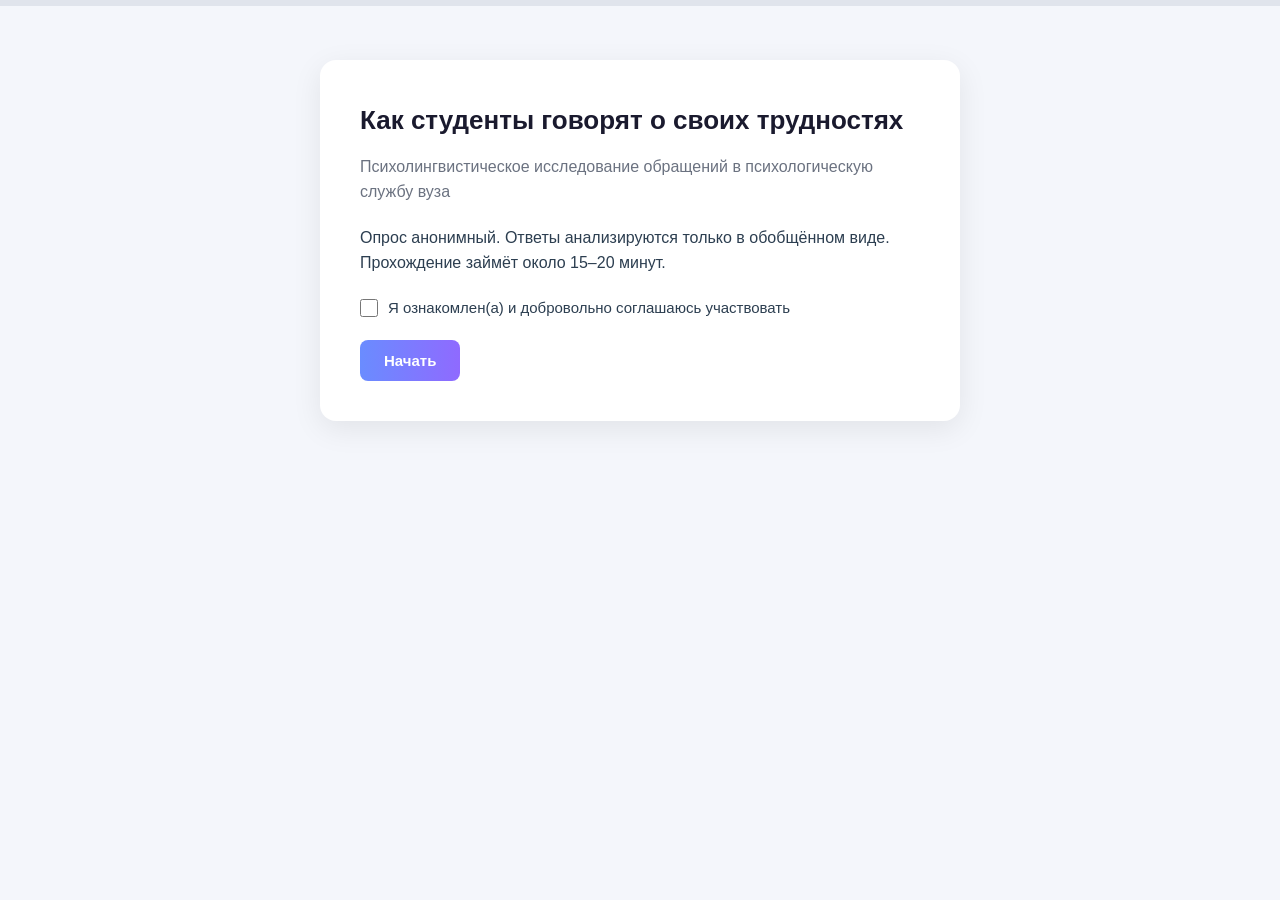
==== index.html @ 3a8412ed "Update index.html" ====
<!DOCTYPE html>
<html lang="ru">
<head>
  <meta charset="UTF-8">
  <meta name="viewport" content="width=device-width, initial-scale=1.0">
  <title>Исследование обращений студентов</title>
  <link rel="stylesheet" href="style.css">
</head>
<body>

  <div class="progress-container">
    <div class="progress-bar" id="progressBar"></div>
  </div>

  <div class="form-container">
    <form id="surveyForm">

      <!-- БЛОК 0: Согласие -->
      <section class="step active" data-step="0">
        <h1>Как студенты говорят о своих трудностях</h1>
        <p class="subtitle">Психолингвистическое исследование обращений в психологическую службу вуза</p>
        <p>Опрос анонимный. Ответы анализируются только в обобщённом виде. Прохождение займёт около 15–20 минут.</p>
        <label class="checkbox-label">
          <input type="checkbox" id="consent">
          Я ознакомлен(а) и добровольно соглашаюсь участвовать
        </label>
        <button type="button" class="btn-next" onclick="nextStep()">Начать</button>
      </section>

      <!-- БЛОК 1: Эллис (50 пунктов) -->
      <section class="step" data-step="1">
        <h2>Как я обычно думаю о себе и о мире</h2>
        <p class="instruction">Внимательно прочитайте каждое утверждение и оцените, насколько оно про вас. Выберите один вариант.</p>

        <div id="ellis-container"></div>

        <div class="nav-buttons">
          <button type="button" class="btn-prev" onclick="prevStep()">Назад</button>
          <button type="button" class="btn-next" onclick="nextStep()">Далее</button>
        </div>
      </section>

      <!-- БЛОК 2: CompACT-23 -->
      <section class="step" data-step="2">
        <h2>Как я обращаюсь со своими мыслями и чувствами</h2>
        <p class="instruction">Оцените, насколько каждое утверждение описывает вас, по шкале от 0 до 6.</p>

        <div id="compact-container"></div>

        <div class="nav-buttons">
          <button type="button" class="btn-prev" onclick="prevStep()">Назад</button>
          <button type="button" class="btn-next" onclick="nextStep()">Далее</button>
        </div>
      </section>

      <!-- БЛОК 3: Открытые вопросы -->
      <section class="step" data-step="3">
        <h2>Гипотетическое обращение</h2>
        <p class="instruction">Если бы вы решили обратиться в психологическую службу вуза, как бы вы начали разговор с психологом? Что бы вы сказали в первые 2–3 минуты?</p>
        <textarea name="open_response" rows="5" placeholder="Напишите здесь..."></textarea>

        <p class="instruction">Закончите предложения:</p>
        <label class="text-label">Когда я думаю о том, чтобы пойти к психологу, я чувствую...</label>
        <input type="text" name="sentence_1" placeholder="...">

        <label class="text-label">Самое трудное в моей ситуации — это...</label>
        <input type="text" name="sentence_2" placeholder="...">

        <label class="text-label">Я бы хотел(а), чтобы психолог...</label>
        <input type="text" name="sentence_3" placeholder="...">

        <label class="text-label">Если бы я мог(ла) изменить одну вещь в своей жизни прямо сейчас, это было бы...</label>
        <input type="text" name="sentence_4" placeholder="...">

        <div class="nav-buttons">
          <button type="button" class="btn-prev" onclick="prevStep()">Назад</button>
          <button type="button" class="btn-next" onclick="nextStep()">Далее</button>
        </div>
      </section>

      <!-- БЛОК 4: Демография -->
      <section class="step" data-step="4">
        <h2>Немного о вас</h2>

        <label class="text-label">Пол:</label>
        <select name="gender">
          <option value="">Выберите...</option>
          <option value="male">М</option>
          <option value="female">Ж</option>
        </select>

        <label class="text-label">Возраст:</label>
        <input type="number" name="age" min="16" max="60" placeholder="Лет">

        <label class="text-label">Курс:</label>
        <input type="number" name="course" min="1" max="6" placeholder="Курс">

        <div class="nav-buttons">
          <button type="button" class="btn-prev" onclick="prevStep()">Назад</button>
          <button type="button" class="btn-next" onclick="nextStep()">Далее</button>
        </div>
      </section>

      <!-- БЛОК 5: Почта -->
      <section class="step" data-step="5">
        <h2>Обратная связь (необязательно)</h2>
        <p class="instruction">Если хотите получить краткий обобщённый отчёт о результатах — оставьте почту. Это необязательно.</p>
        <input type="email" name="email" placeholder="example@mail.ru">

        <div class="nav-buttons">
          <button type="button" class="btn-prev" onclick="prevStep()">Назад</button>
          <button type="button" class="btn-submit" onclick="submitForm()">Отправить</button>
        </div>
      </section>

      <!-- БЛОК 6: Спасибо -->
      <section class="step" data-step="6">
        <h1>Спасибо!</h1>
        <p>Ваши ответы отправлены. Они будут использованы только в обобщённом виде.</p>
        <p>Если вы испытываете выраженное эмоциональное неблагополучие — обратитесь в психологическую службу вашего вуза.</p>
      </section>

    </form>
  </div>

  <script src="script.js"></script>
</body>
</html>
---- style.css ----
* {
  box-sizing: border-box;
  margin: 0;
  padding: 0;
}

body {
  font-family: 'Segoe UI', Tahoma, sans-serif;
  background: #f4f6fb;
  color: #2c3e50;
  line-height: 1.6;
  padding: 20px;
}

/* Прогресс-бар */
.progress-container {
  position: fixed;
  top: 0;
  left: 0;
  width: 100%;
  height: 6px;
  background: #e0e4ec;
  z-index: 100;
}

.progress-bar {
  height: 100%;
  width: 0%;
  background: linear-gradient(90deg, #6a8cff, #8f6aff);
  transition: width 0.4s ease;
}

/* Контейнер */
.form-container {
  max-width: 640px;
  margin: 40px auto;
  background: #fff;
  border-radius: 16px;
  box-shadow: 0 8px 30px rgba(0, 0, 0, 0.08);
  padding: 40px;
}

/* Шаги */
.step {
  display: none;
  animation: fadeIn 0.3s ease;
}

.step.active {
  display: block;
}

@keyframes fadeIn {
  from { opacity: 0; transform: translateY(10px); }
  to { opacity: 1; transform: translateY(0); }
}

/* Заголовки */
h1 {
  font-size: 26px;
  margin-bottom: 12px;
  color: #1a1a2e;
}

h2 {
  font-size: 20px;
  margin-bottom: 16px;
  color: #1a1a2e;
}

.subtitle {
  color: #6b7280;
  margin-bottom: 20px;
}

.instruction {
  color: #4b5563;
  margin-bottom: 20px;
  font-size: 15px;
}

/* Вопросы */
.question {
  margin-bottom: 24px;
  padding: 16px;
  background: #f9fafc;
  border-radius: 10px;
}

.question p {
  margin-bottom: 10px;
  font-weight: 500;
}

.scale {
  display: flex;
  gap: 12px;
  flex-wrap: wrap;
}

.scale label {
  display: flex;
  flex-direction: column;
  align-items: center;
  font-size: 14px;
  color: #6b7280;
  cursor: pointer;
}

.scale input {
  margin-bottom: 4px;
  accent-color: #6a8cff;
  width: 18px;
  height: 18px;
}

/* Текстовые поля */
textarea,
input[type="text"],
input[type="email"],
input[type="number"],
select {
  width: 100%;
  padding: 12px 14px;
  border: 1px solid #d1d5db;
  border-radius: 8px;
  font-size: 15px;
  margin-bottom: 16px;
  font-family: inherit;
  transition: border 0.2s;
}

textarea:focus,
input:focus,
select:focus {
  outline: none;
  border-color: #6a8cff;
  box-shadow: 0 0 0 3px rgba(106, 140, 255, 0.15);
}

textarea {
  resize: vertical;
  min-height: 120px;
}

.text-label {
  display: block;
  margin-bottom: 6px;
  font-weight: 500;
  color: #374151;
}

.checkbox-label {
  display: flex;
  align-items: center;
  gap: 10px;
  margin: 20px 0;
  font-size: 15px;
  cursor: pointer;
}

.checkbox-label input {
  width: 18px;
  height: 18px;
  accent-color: #6a8cff;
}

/* Кнопки */
.nav-buttons {
  display: flex;
  justify-content: space-between;
  margin-top: 24px;
  gap: 12px;
}

button {
  padding: 12px 24px;
  border: none;
  border-radius: 8px;
  font-size: 15px;
  font-weight: 600;
  cursor: pointer;
  transition: all 0.2s;
}

.btn-next,
.btn-submit {
  background: linear-gradient(90deg, #6a8cff, #8f6aff);
  color: #fff;
  margin-left: auto;
}

.btn-next:hover,
.btn-submit:hover {
  transform: translateY(-2px);
  box-shadow: 0 4px 14px rgba(106, 140, 255, 0.4);
}

.btn-prev {
  background: #e5e7eb;
  color: #374151;
}

.btn-prev:hover {
  background: #d1d5db;
}

/* Мобильная адаптация */
@media (max-width: 600px) {
  .form-container {
    padding: 24px;
    margin: 20px auto;
  }

  h1 { font-size: 22px; }
  h2 { font-size: 18px; }

  .scale {
    gap: 8px;
  }

  .nav-buttons {
    flex-direction: column;
  }

  .btn-next,
  .btn-submit {
    margin-left: 0;
    width: 100%;
  }
}
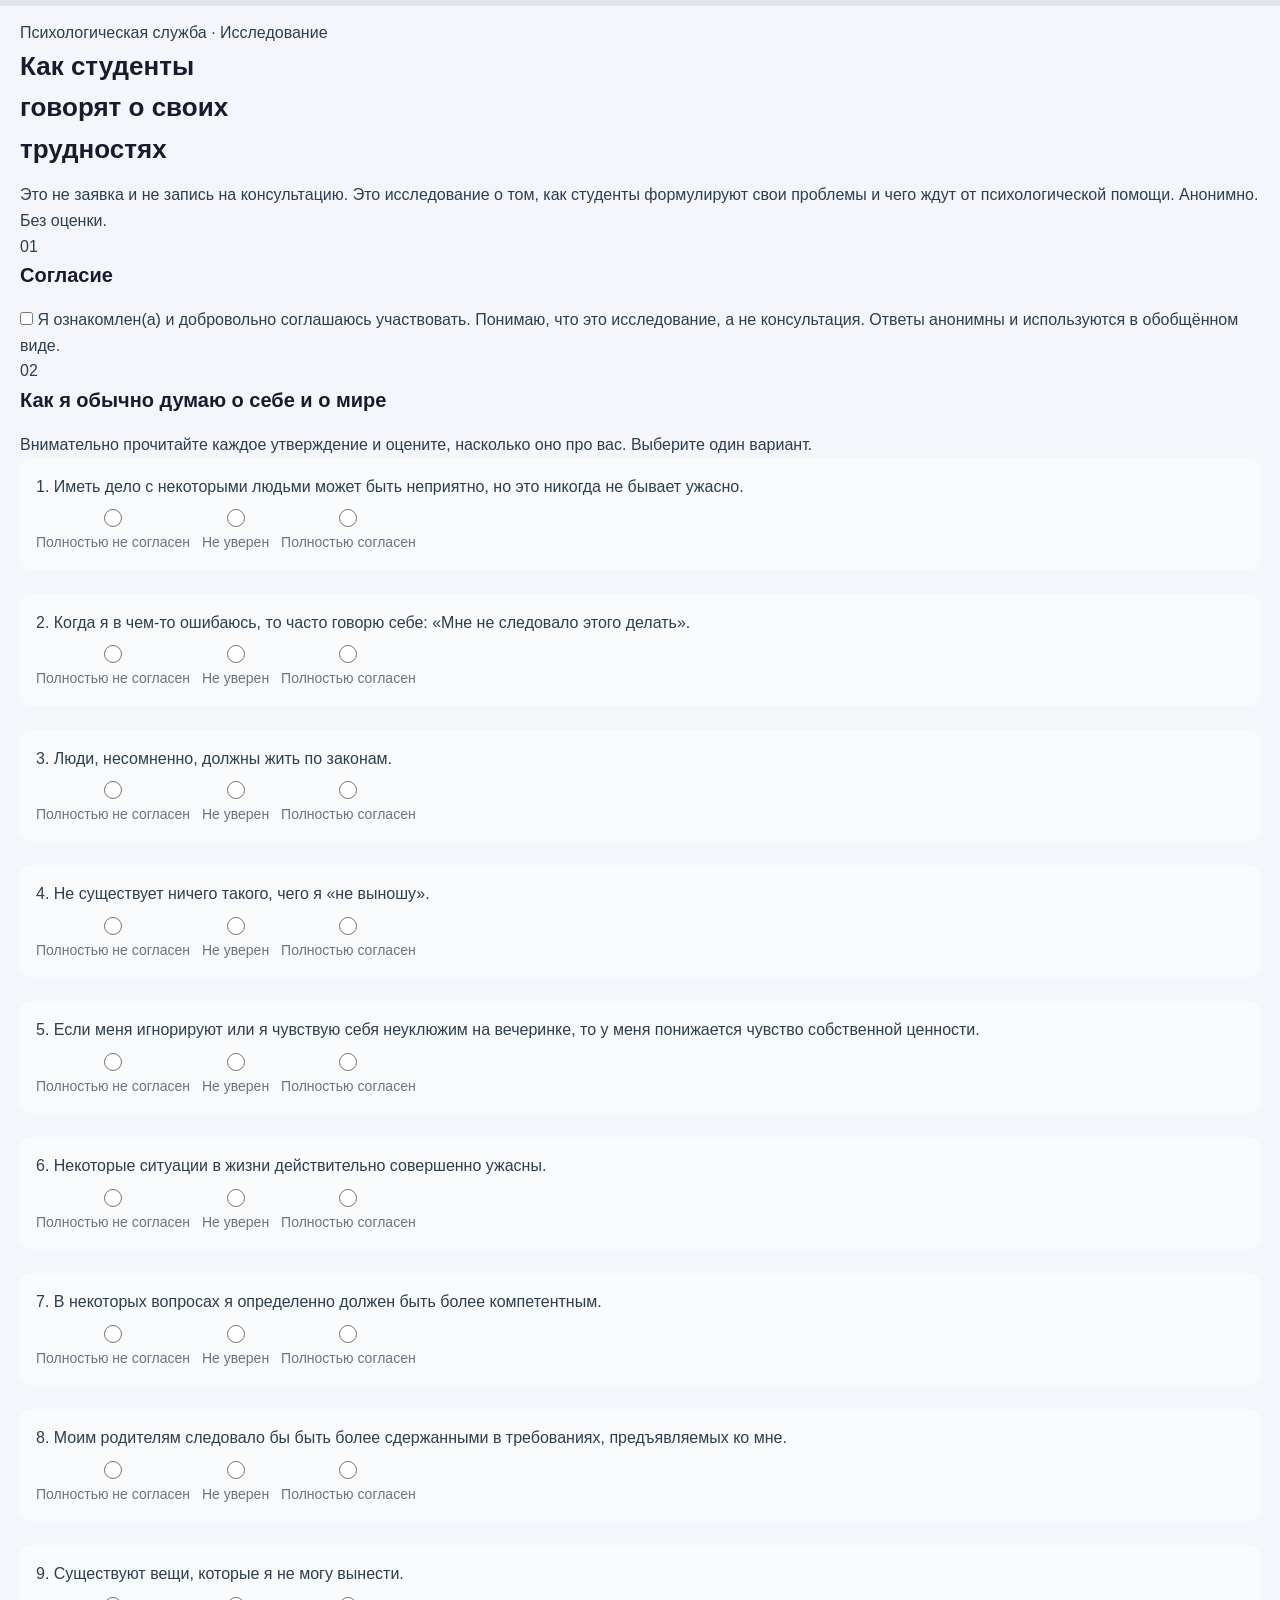
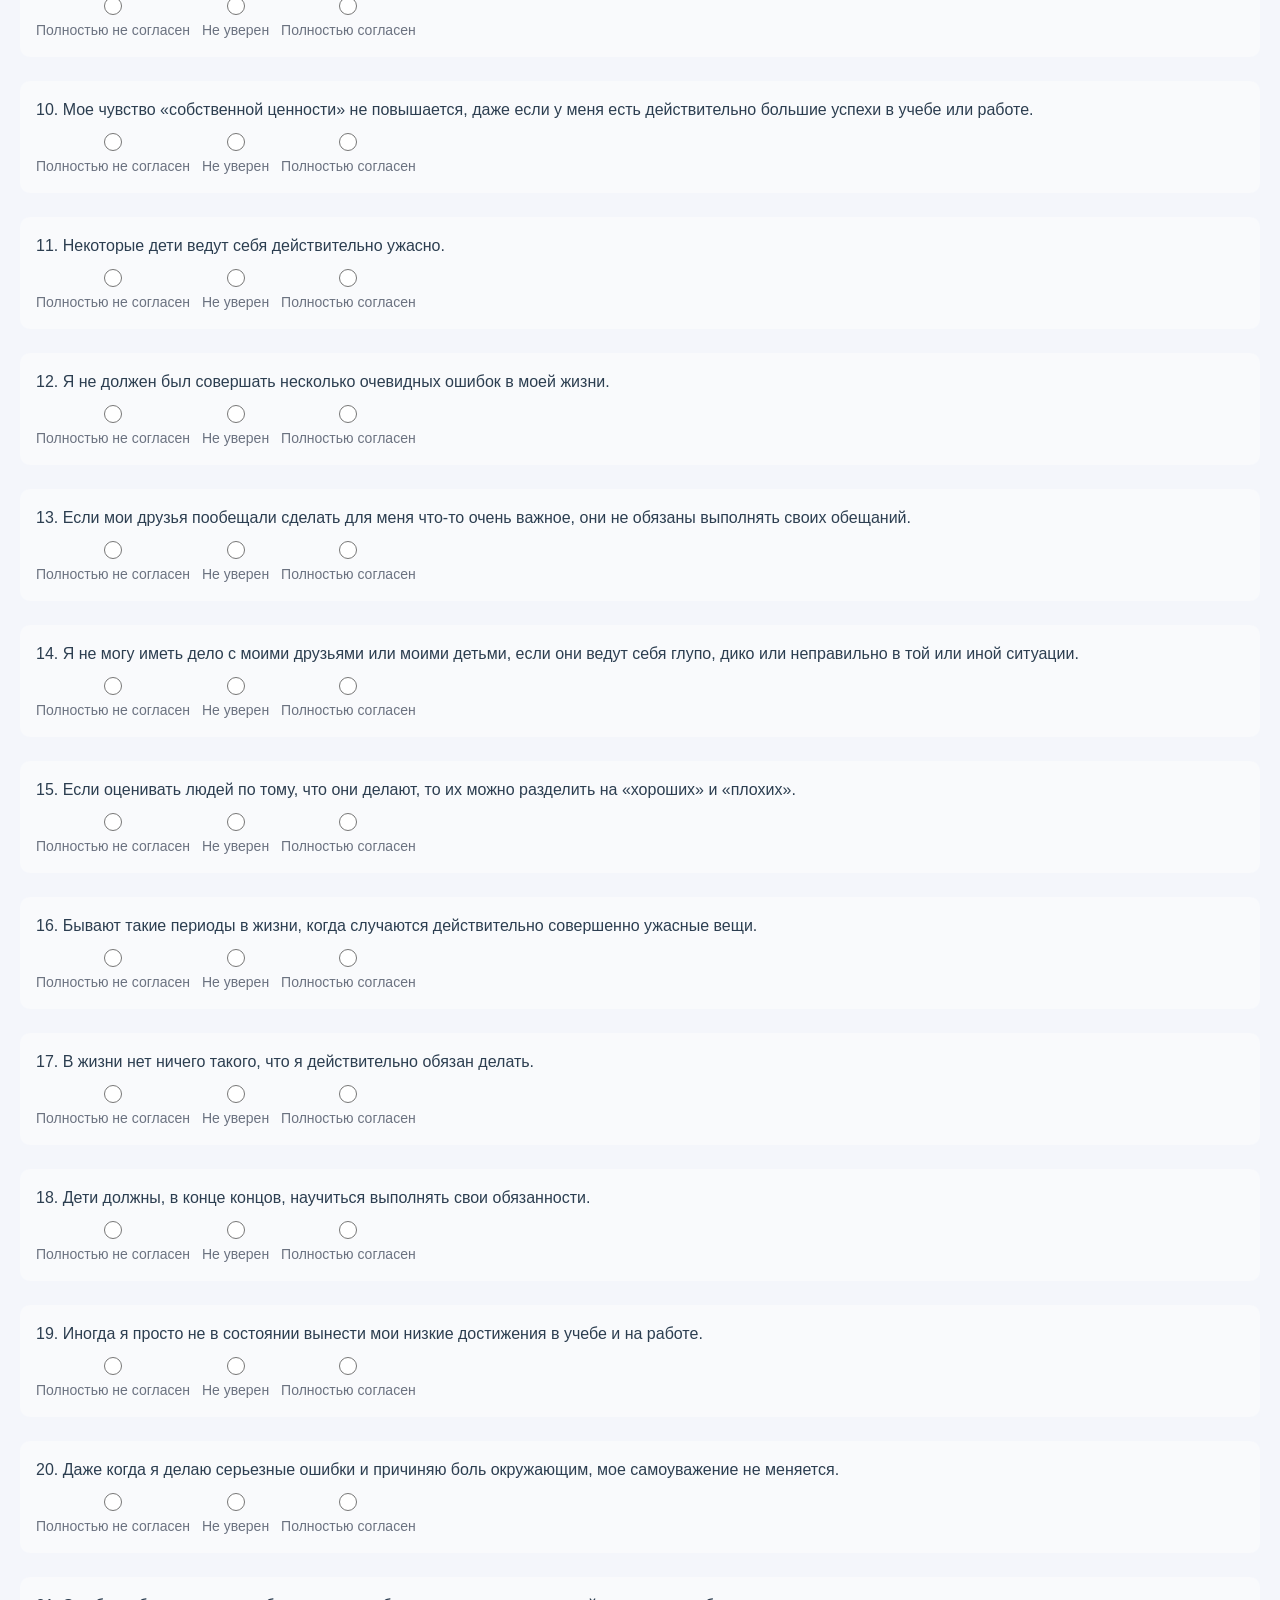
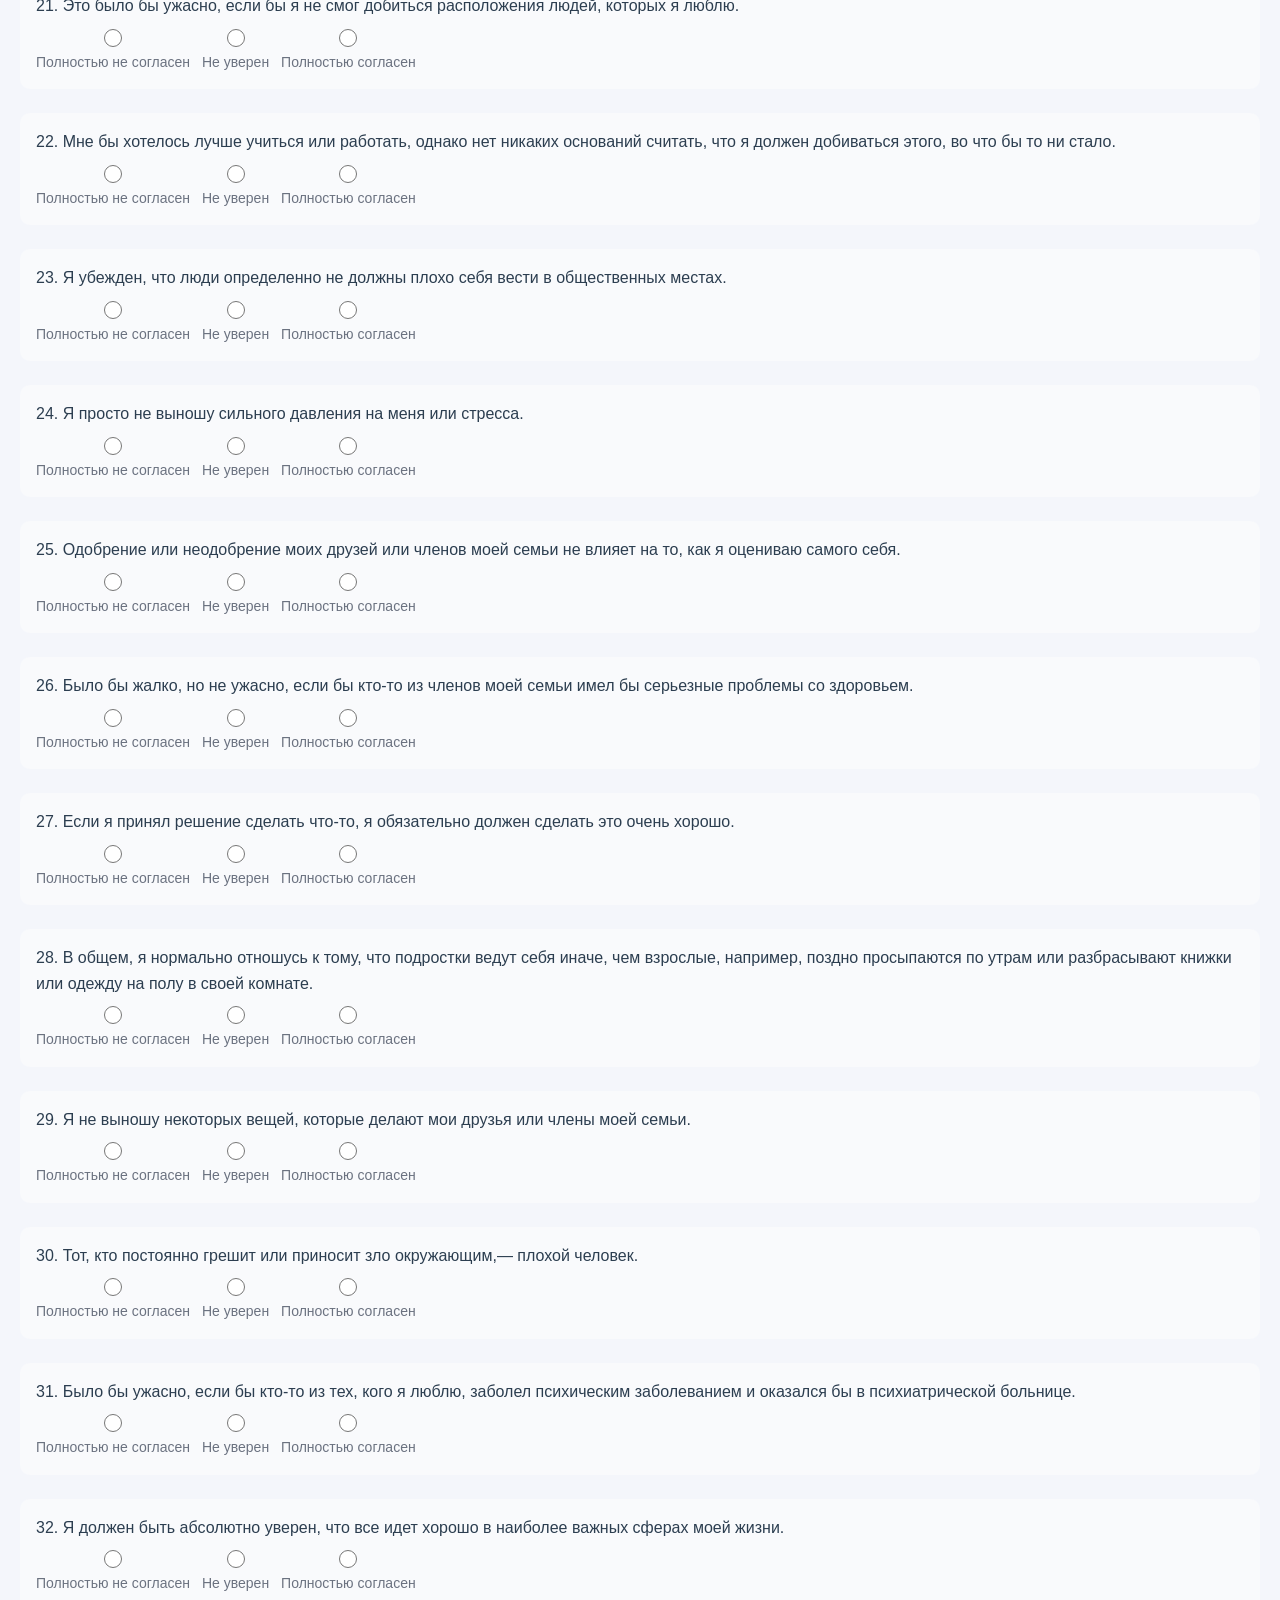
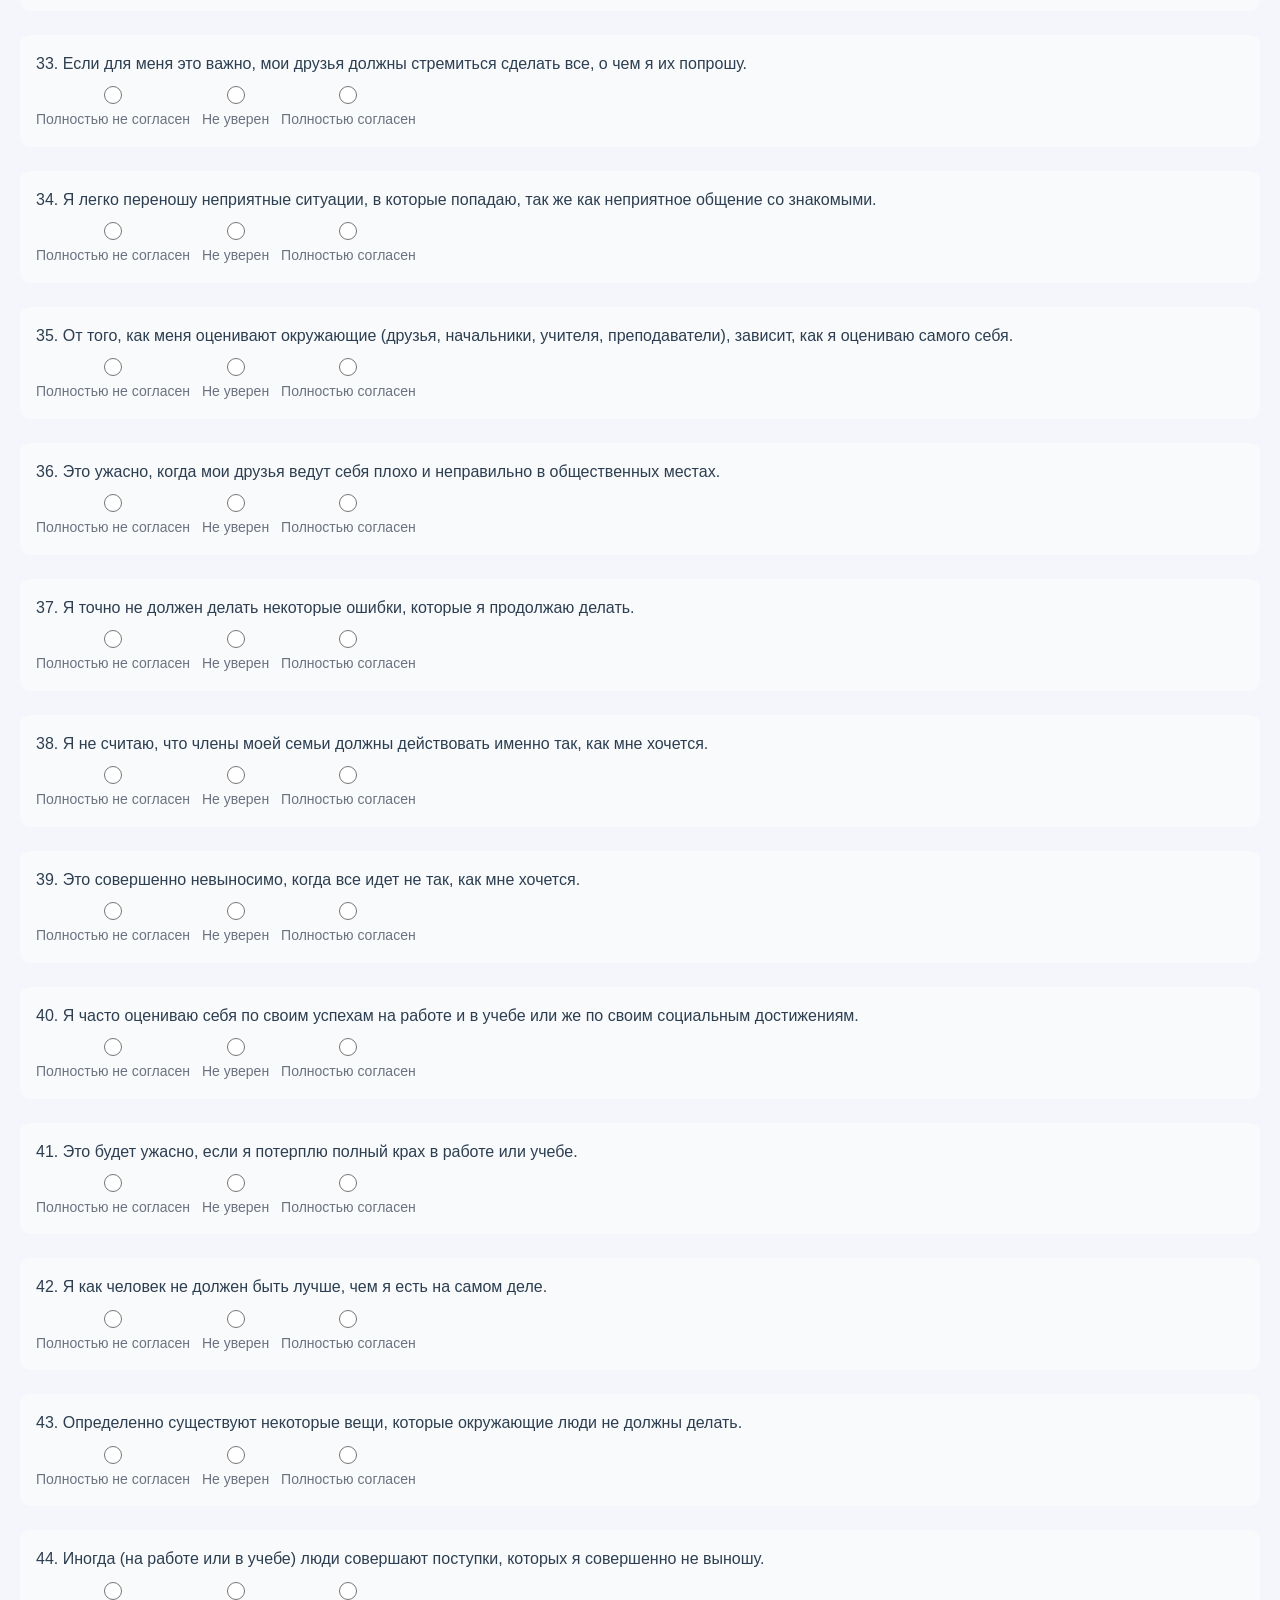
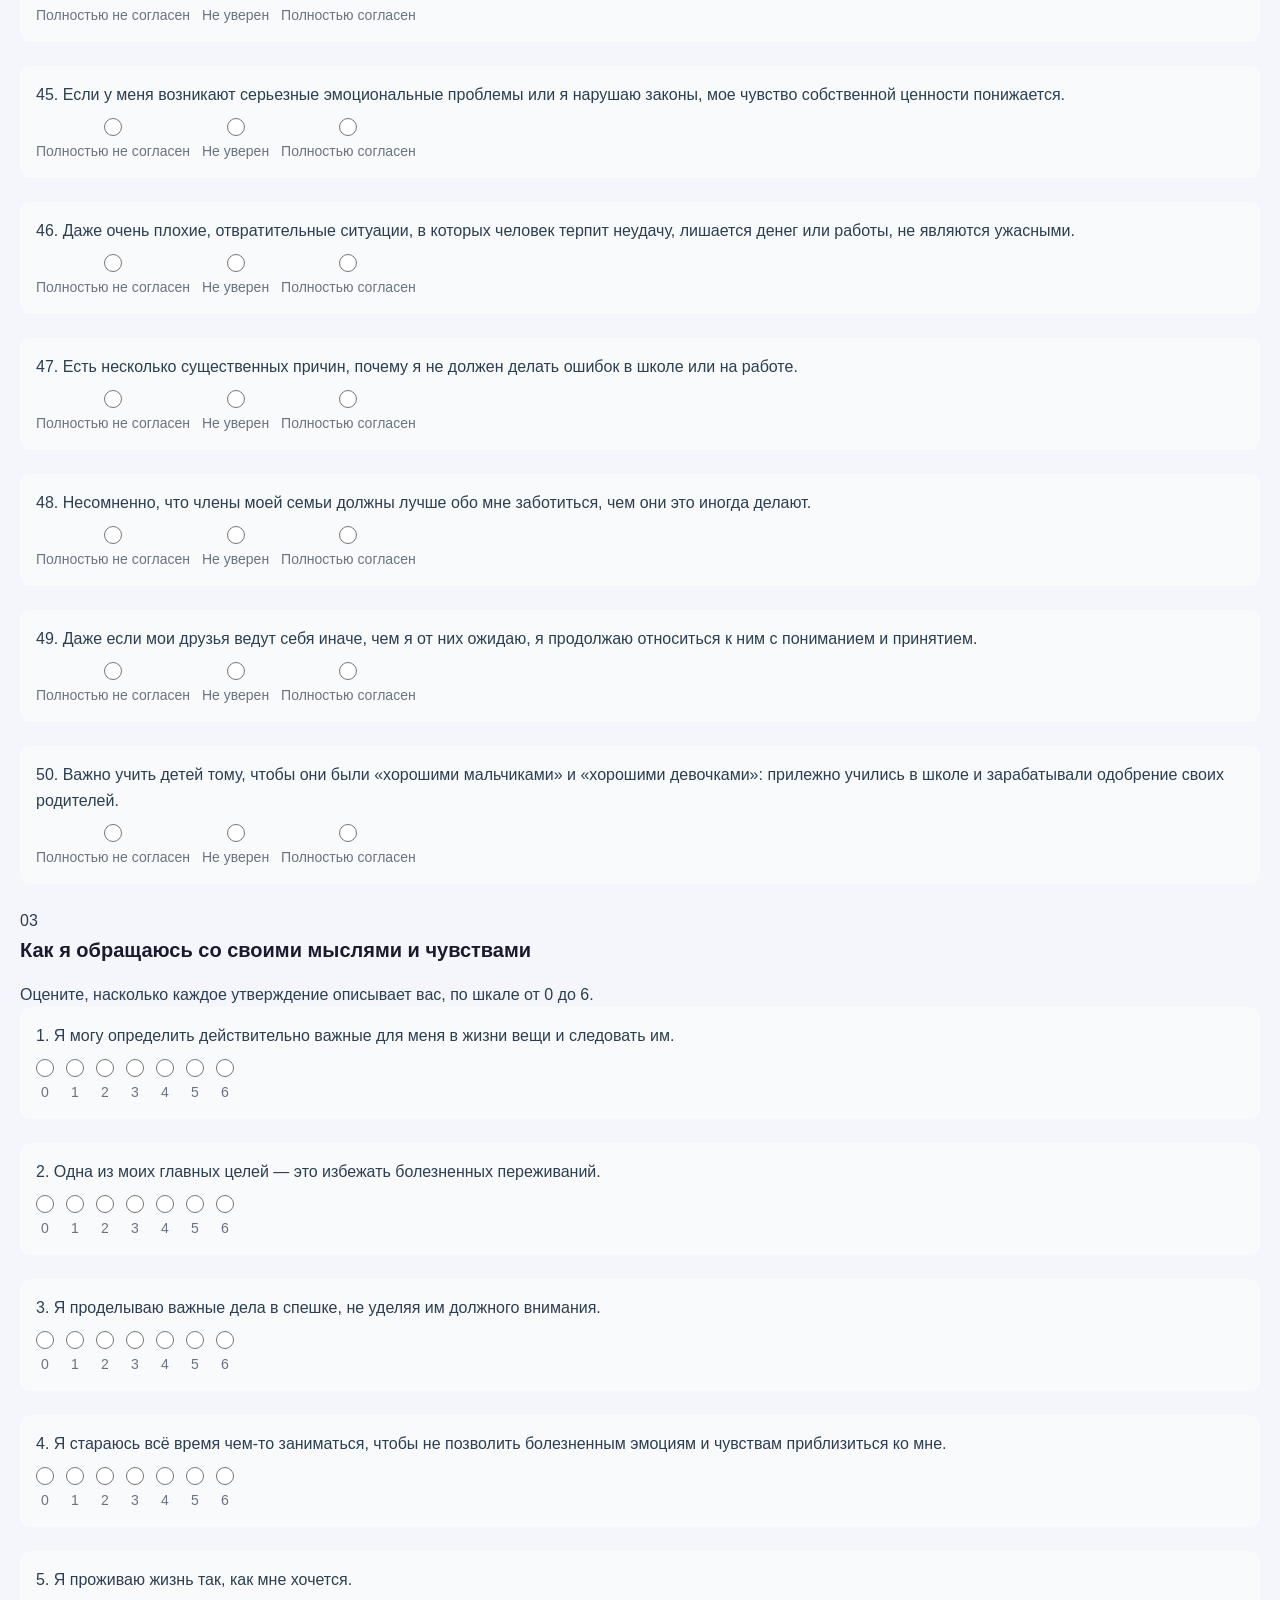
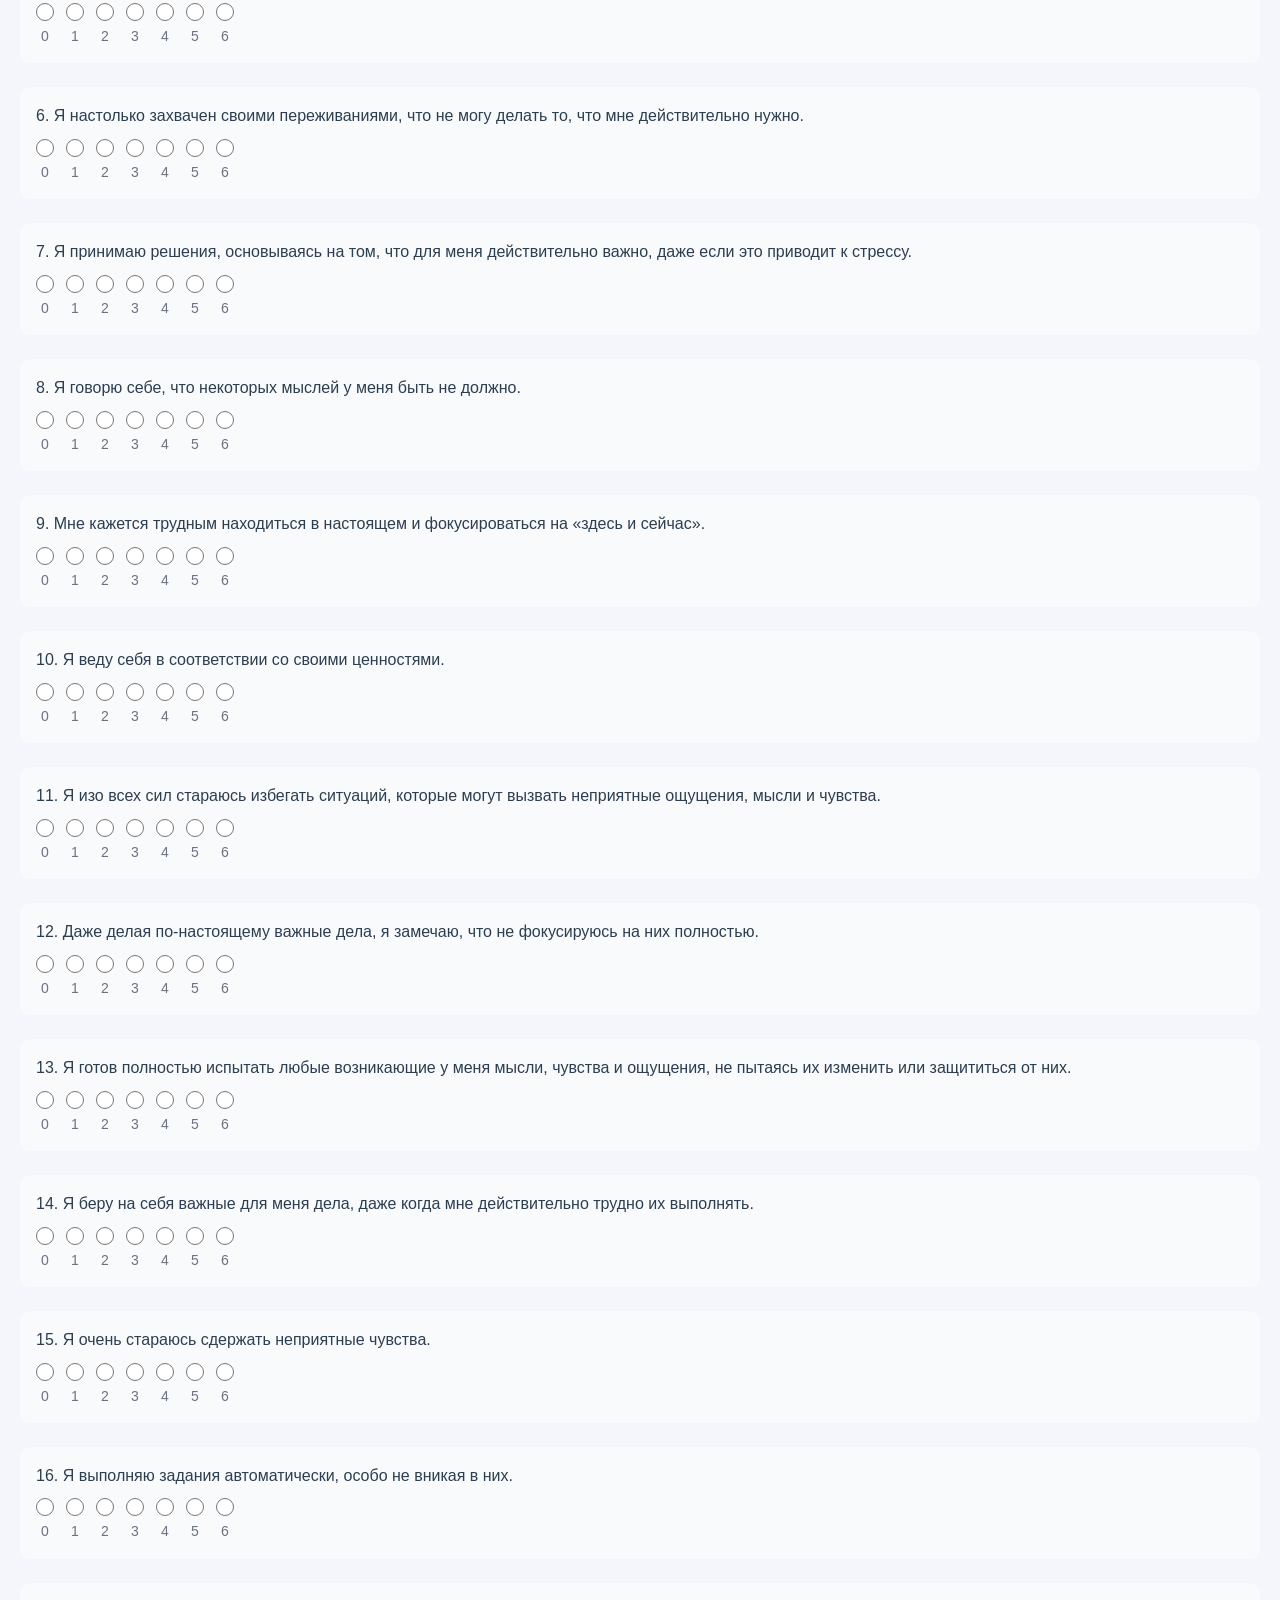
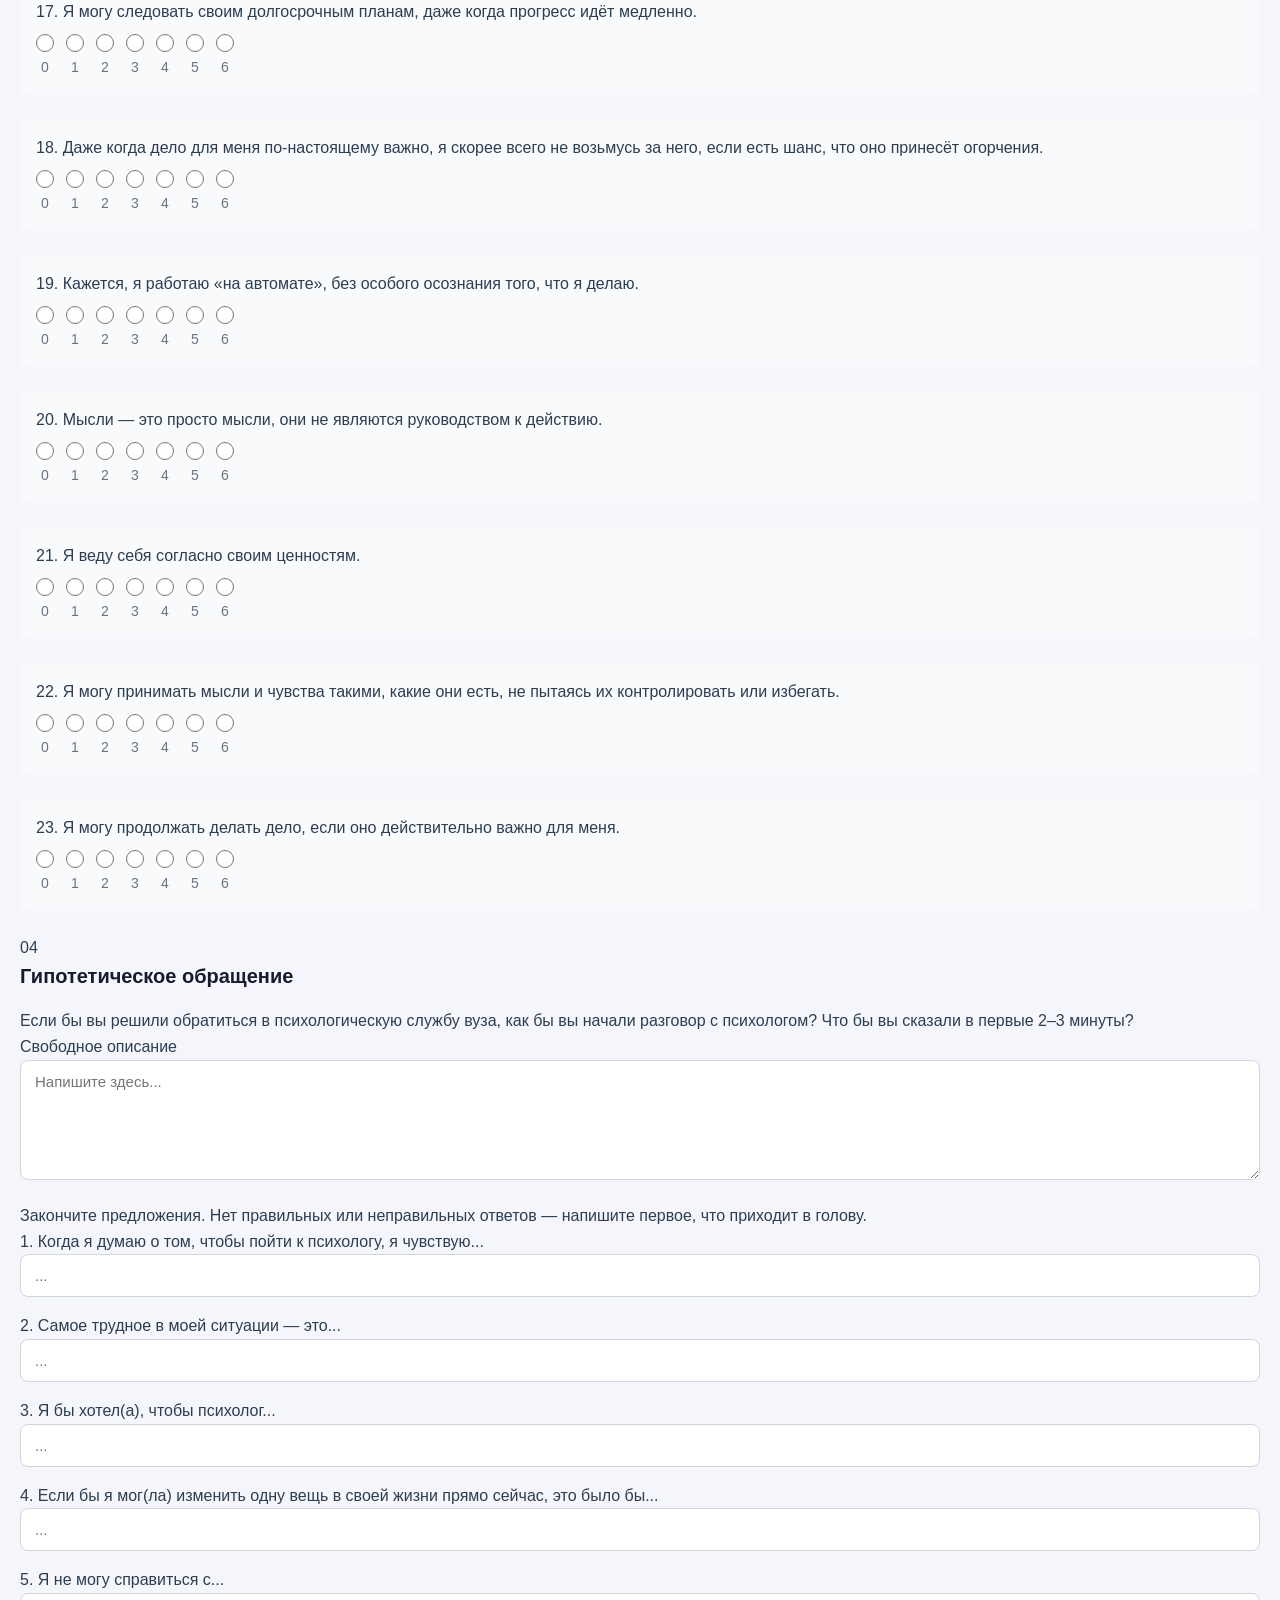
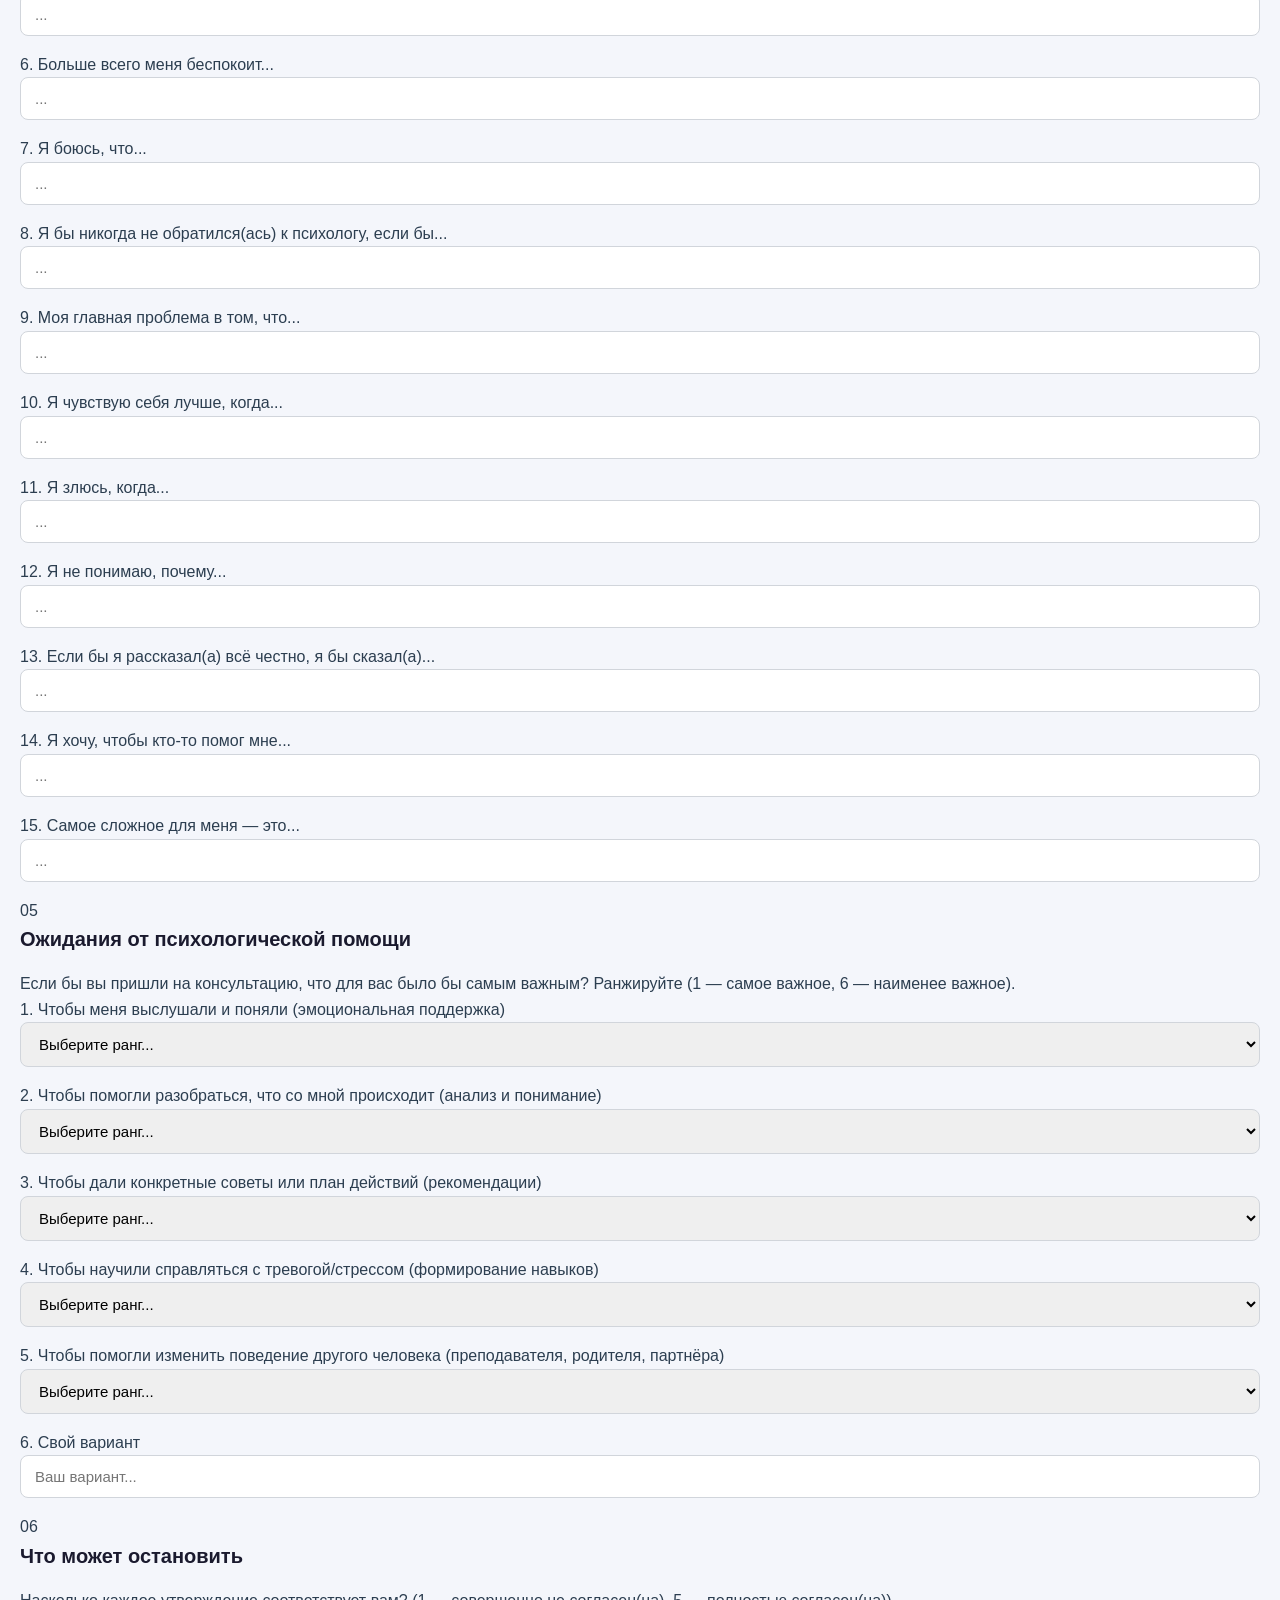
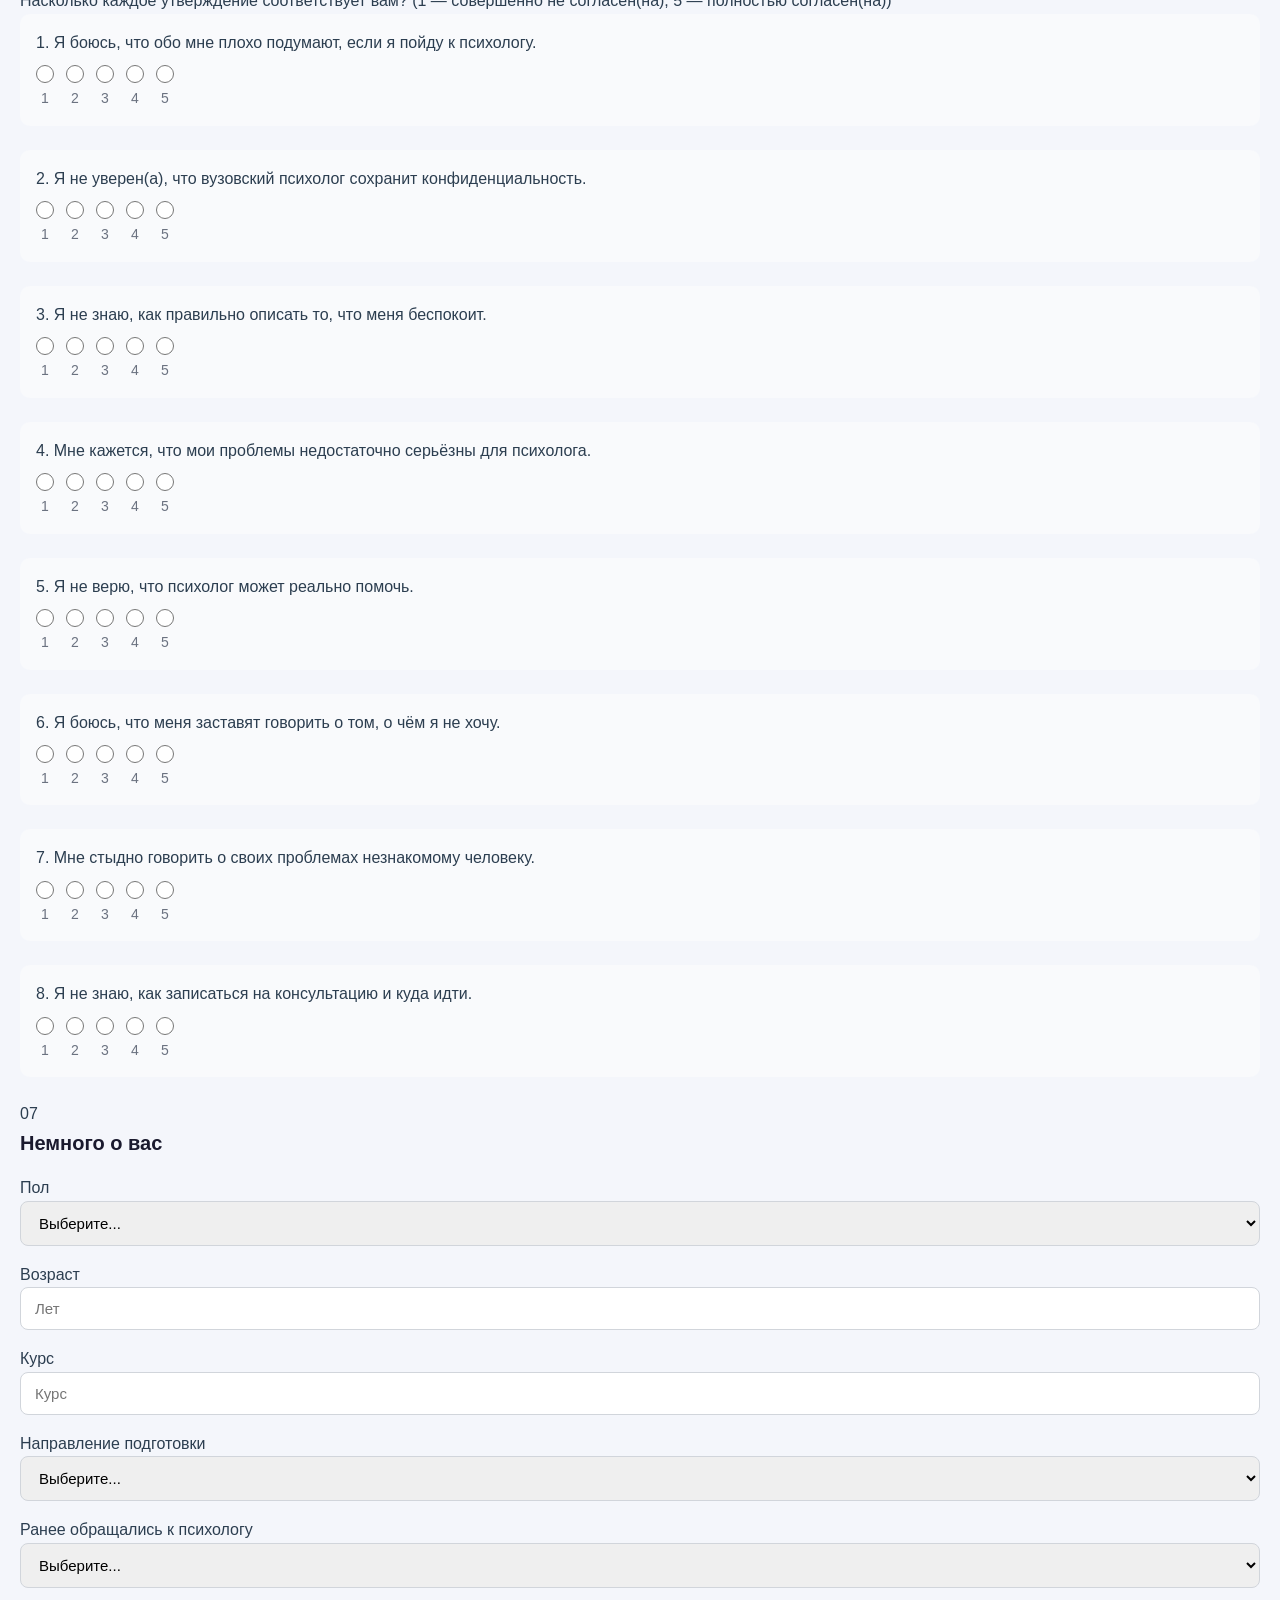
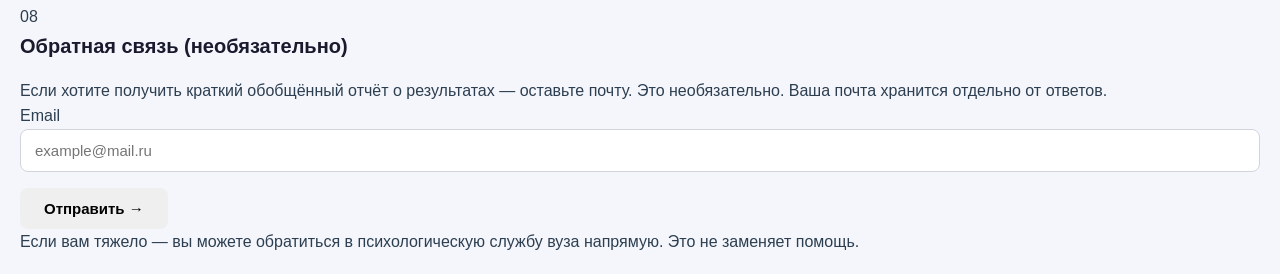
==== commit cea32ccb: "Update index.html" ====
--- a/index.html
+++ b/index.html
@@ -3,125 +3,265 @@
 <head>
   <meta charset="UTF-8">
   <meta name="viewport" content="width=device-width, initial-scale=1.0">
-  <title>Исследование обращений студентов</title>
+  <title>Как студенты говорят о своих трудностях</title>
+  <link rel="preconnect" href="https://fonts.googleapis.com">
+  <link rel="preconnect" href="https://fonts.gstatic.com" crossorigin>
+  <link href="https://fonts.googleapis.com/css2?family=Inter:wght@400;500&family=Manrope:wght@500;600;700&display=swap" rel="stylesheet">
   <link rel="stylesheet" href="style.css">
 </head>
 <body>
 
-  <div class="progress-container">
+  <div class="progress-container" aria-hidden="true">
     <div class="progress-bar" id="progressBar"></div>
   </div>
 
-  <div class="form-container">
-    <form id="surveyForm">
-
-      <!-- БЛОК 0: Согласие -->
-      <section class="step active" data-step="0">
-        <h1>Как студенты говорят о своих трудностях</h1>
-        <p class="subtitle">Психолингвистическое исследование обращений в психологическую службу вуза</p>
-        <p>Опрос анонимный. Ответы анализируются только в обобщённом виде. Прохождение займёт около 15–20 минут.</p>
-        <label class="checkbox-label">
-          <input type="checkbox" id="consent">
-          Я ознакомлен(а) и добровольно соглашаюсь участвовать
+  <main class="page">
+    <header class="page-header">
+      <p class="eyebrow">Психологическая служба · Исследование</p>
+      <h1 class="display">Как студенты<br>говорят о своих<br>трудностях</h1>
+      <p class="lede">Это не заявка и не запись на консультацию. Это исследование о том, как студенты формулируют свои проблемы и чего ждут от психологической помощи. Анонимно. Без оценки.</p>
+    </header>
+
+    <form id="surveyForm" class="form" novalidate>
+
+      <!-- 01 · Согласие -->
+      <section class="section is-visible" data-section>
+        <div class="section-head">
+          <span class="section-num">01</span>
+          <h2 class="section-title">Согласие</h2>
+        </div>
+        <label class="check">
+          <input type="checkbox" name="consent" id="consent">
+          <span class="check-box" aria-hidden="true"></span>
+          <span class="check-text">Я ознакомлен(а) и добровольно соглашаюсь участвовать. Понимаю, что это исследование, а не консультация. Ответы анонимны и используются в обобщённом виде.</span>
         </label>
-        <button type="button" class="btn-next" onclick="nextStep()">Начать</button>
-      </section>
-
-      <!-- БЛОК 1: Эллис (50 пунктов) -->
-      <section class="step" data-step="1">
-        <h2>Как я обычно думаю о себе и о мире</h2>
-        <p class="instruction">Внимательно прочитайте каждое утверждение и оцените, насколько оно про вас. Выберите один вариант.</p>
-
+      </section>
+
+      <!-- 02 · Эллис -->
+      <section class="section" data-section>
+        <div class="section-head">
+          <span class="section-num">02</span>
+          <h2 class="section-title">Как я обычно думаю о себе и о мире</h2>
+        </div>
+        <p class="hint">Внимательно прочитайте каждое утверждение и оцените, насколько оно про вас. Выберите один вариант.</p>
         <div id="ellis-container"></div>
-
-        <div class="nav-buttons">
-          <button type="button" class="btn-prev" onclick="prevStep()">Назад</button>
-          <button type="button" class="btn-next" onclick="nextStep()">Далее</button>
-        </div>
-      </section>
-
-      <!-- БЛОК 2: CompACT-23 -->
-      <section class="step" data-step="2">
-        <h2>Как я обращаюсь со своими мыслями и чувствами</h2>
-        <p class="instruction">Оцените, насколько каждое утверждение описывает вас, по шкале от 0 до 6.</p>
-
+      </section>
+
+      <!-- 03 · CompACT -->
+      <section class="section" data-section>
+        <div class="section-head">
+          <span class="section-num">03</span>
+          <h2 class="section-title">Как я обращаюсь со своими мыслями и чувствами</h2>
+        </div>
+        <p class="hint">Оцените, насколько каждое утверждение описывает вас, по шкале от 0 до 6.</p>
         <div id="compact-container"></div>
-
-        <div class="nav-buttons">
-          <button type="button" class="btn-prev" onclick="prevStep()">Назад</button>
-          <button type="button" class="btn-next" onclick="nextStep()">Далее</button>
-        </div>
-      </section>
-
-      <!-- БЛОК 3: Открытые вопросы -->
-      <section class="step" data-step="3">
-        <h2>Гипотетическое обращение</h2>
-        <p class="instruction">Если бы вы решили обратиться в психологическую службу вуза, как бы вы начали разговор с психологом? Что бы вы сказали в первые 2–3 минуты?</p>
-        <textarea name="open_response" rows="5" placeholder="Напишите здесь..."></textarea>
-
-        <p class="instruction">Закончите предложения:</p>
-        <label class="text-label">Когда я думаю о том, чтобы пойти к психологу, я чувствую...</label>
-        <input type="text" name="sentence_1" placeholder="...">
-
-        <label class="text-label">Самое трудное в моей ситуации — это...</label>
-        <input type="text" name="sentence_2" placeholder="...">
-
-        <label class="text-label">Я бы хотел(а), чтобы психолог...</label>
-        <input type="text" name="sentence_3" placeholder="...">
-
-        <label class="text-label">Если бы я мог(ла) изменить одну вещь в своей жизни прямо сейчас, это было бы...</label>
-        <input type="text" name="sentence_4" placeholder="...">
-
-        <div class="nav-buttons">
-          <button type="button" class="btn-prev" onclick="prevStep()">Назад</button>
-          <button type="button" class="btn-next" onclick="nextStep()">Далее</button>
-        </div>
-      </section>
-
-      <!-- БЛОК 4: Демография -->
-      <section class="step" data-step="4">
-        <h2>Немного о вас</h2>
-
-        <label class="text-label">Пол:</label>
-        <select name="gender">
-          <option value="">Выберите...</option>
-          <option value="male">М</option>
-          <option value="female">Ж</option>
-        </select>
-
-        <label class="text-label">Возраст:</label>
-        <input type="number" name="age" min="16" max="60" placeholder="Лет">
-
-        <label class="text-label">Курс:</label>
-        <input type="number" name="course" min="1" max="6" placeholder="Курс">
-
-        <div class="nav-buttons">
-          <button type="button" class="btn-prev" onclick="prevStep()">Назад</button>
-          <button type="button" class="btn-next" onclick="nextStep()">Далее</button>
-        </div>
-      </section>
-
-      <!-- БЛОК 5: Почта -->
-      <section class="step" data-step="5">
-        <h2>Обратная связь (необязательно)</h2>
-        <p class="instruction">Если хотите получить краткий обобщённый отчёт о результатах — оставьте почту. Это необязательно.</p>
-        <input type="email" name="email" placeholder="example@mail.ru">
-
-        <div class="nav-buttons">
-          <button type="button" class="btn-prev" onclick="prevStep()">Назад</button>
-          <button type="button" class="btn-submit" onclick="submitForm()">Отправить</button>
-        </div>
-      </section>
-
-      <!-- БЛОК 6: Спасибо -->
-      <section class="step" data-step="6">
-        <h1>Спасибо!</h1>
-        <p>Ваши ответы отправлены. Они будут использованы только в обобщённом виде.</p>
-        <p>Если вы испытываете выраженное эмоциональное неблагополучие — обратитесь в психологическую службу вашего вуза.</p>
-      </section>
+      </section>
+
+      <!-- 04 · Гипотетическое обращение + 15 предложений -->
+      <section class="section" data-section>
+        <div class="section-head">
+          <span class="section-num">04</span>
+          <h2 class="section-title">Гипотетическое обращение</h2>
+        </div>
+        <p class="hint">Если бы вы решили обратиться в психологическую службу вуза, как бы вы начали разговор с психологом? Что бы вы сказали в первые 2–3 минуты?</p>
+        <div class="field">
+          <label for="open_response" class="label">Свободное описание</label>
+          <textarea id="open_response" name="open_response" rows="5" placeholder="Напишите здесь..."></textarea>
+        </div>
+
+        <p class="hint">Закончите предложения. Нет правильных или неправильных ответов — напишите первое, что приходит в голову.</p>
+
+        <div class="field">
+          <label class="label" for="sentence_1">1. Когда я думаю о том, чтобы пойти к психологу, я чувствую...</label>
+          <input type="text" id="sentence_1" name="sentence_1" placeholder="...">
+        </div>
+        <div class="field">
+          <label class="label" for="sentence_2">2. Самое трудное в моей ситуации — это...</label>
+          <input type="text" id="sentence_2" name="sentence_2" placeholder="...">
+        </div>
+        <div class="field">
+          <label class="label" for="sentence_3">3. Я бы хотел(а), чтобы психолог...</label>
+          <input type="text" id="sentence_3" name="sentence_3" placeholder="...">
+        </div>
+        <div class="field">
+          <label class="label" for="sentence_4">4. Если бы я мог(ла) изменить одну вещь в своей жизни прямо сейчас, это было бы...</label>
+          <input type="text" id="sentence_4" name="sentence_4" placeholder="...">
+        </div>
+        <div class="field">
+          <label class="label" for="sentence_5">5. Я не могу справиться с...</label>
+          <input type="text" id="sentence_5" name="sentence_5" placeholder="...">
+        </div>
+        <div class="field">
+          <label class="label" for="sentence_6">6. Больше всего меня беспокоит...</label>
+          <input type="text" id="sentence_6" name="sentence_6" placeholder="...">
+        </div>
+        <div class="field">
+          <label class="label" for="sentence_7">7. Я боюсь, что...</label>
+          <input type="text" id="sentence_7" name="sentence_7" placeholder="...">
+        </div>
+        <div class="field">
+          <label class="label" for="sentence_8">8. Я бы никогда не обратился(ась) к психологу, если бы...</label>
+          <input type="text" id="sentence_8" name="sentence_8" placeholder="...">
+        </div>
+        <div class="field">
+          <label class="label" for="sentence_9">9. Моя главная проблема в том, что...</label>
+          <input type="text" id="sentence_9" name="sentence_9" placeholder="...">
+        </div>
+        <div class="field">
+          <label class="label" for="sentence_10">10. Я чувствую себя лучше, когда...</label>
+          <input type="text" id="sentence_10" name="sentence_10" placeholder="...">
+        </div>
+        <div class="field">
+          <label class="label" for="sentence_11">11. Я злюсь, когда...</label>
+          <input type="text" id="sentence_11" name="sentence_11" placeholder="...">
+        </div>
+        <div class="field">
+          <label class="label" for="sentence_12">12. Я не понимаю, почему...</label>
+          <input type="text" id="sentence_12" name="sentence_12" placeholder="...">
+        </div>
+        <div class="field">
+          <label class="label" for="sentence_13">13. Если бы я рассказал(а) всё честно, я бы сказал(а)...</label>
+          <input type="text" id="sentence_13" name="sentence_13" placeholder="...">
+        </div>
+        <div class="field">
+          <label class="label" for="sentence_14">14. Я хочу, чтобы кто-то помог мне...</label>
+          <input type="text" id="sentence_14" name="sentence_14" placeholder="...">
+        </div>
+        <div class="field">
+          <label class="label" for="sentence_15">15. Самое сложное для меня — это...</label>
+          <input type="text" id="sentence_15" name="sentence_15" placeholder="...">
+        </div>
+      </section>
+
+      <!-- 05 · Ожидания -->
+      <section class="section" data-section>
+        <div class="section-head">
+          <span class="section-num">05</span>
+          <h2 class="section-title">Ожидания от психологической помощи</h2>
+        </div>
+        <p class="hint">Если бы вы пришли на консультацию, что для вас было бы самым важным? Ранжируйте (1 — самое важное, 6 — наименее важное).</p>
+
+        <div class="field">
+          <label class="label" for="expect_1">1. Чтобы меня выслушали и поняли (эмоциональная поддержка)</label>
+          <select id="expect_1" name="expect_1">
+            <option value="">Выберите ранг...</option>
+            <option value="1">1</option><option value="2">2</option><option value="3">3</option>
+            <option value="4">4</option><option value="5">5</option><option value="6">6</option>
+          </select>
+        </div>
+        <div class="field">
+          <label class="label" for="expect_2">2. Чтобы помогли разобраться, что со мной происходит (анализ и понимание)</label>
+          <select id="expect_2" name="expect_2">
+            <option value="">Выберите ранг...</option>
+            <option value="1">1</option><option value="2">2</option><option value="3">3</option>
+            <option value="4">4</option><option value="5">5</option><option value="6">6</option>
+          </select>
+        </div>
+        <div class="field">
+          <label class="label" for="expect_3">3. Чтобы дали конкретные советы или план действий (рекомендации)</label>
+          <select id="expect_3" name="expect_3">
+            <option value="">Выберите ранг...</option>
+            <option value="1">1</option><option value="2">2</option><option value="3">3</option>
+            <option value="4">4</option><option value="5">5</option><option value="6">6</option>
+          </select>
+        </div>
+        <div class="field">
+          <label class="label" for="expect_4">4. Чтобы научили справляться с тревогой/стрессом (формирование навыков)</label>
+          <select id="expect_4" name="expect_4">
+            <option value="">Выберите ранг...</option>
+            <option value="1">1</option><option value="2">2</option><option value="3">3</option>
+            <option value="4">4</option><option value="5">5</option><option value="6">6</option>
+          </select>
+        </div>
+        <div class="field">
+          <label class="label" for="expect_5">5. Чтобы помогли изменить поведение другого человека (преподавателя, родителя, партнёра)</label>
+          <select id="expect_5" name="expect_5">
+            <option value="">Выберите ранг...</option>
+            <option value="1">1</option><option value="2">2</option><option value="3">3</option>
+            <option value="4">4</option><option value="5">5</option><option value="6">6</option>
+          </select>
+        </div>
+        <div class="field">
+          <label class="label" for="expect_6">6. Свой вариант</label>
+          <input type="text" id="expect_6" name="expect_6" placeholder="Ваш вариант...">
+        </div>
+      </section>
+
+      <!-- 06 · Барьеры -->
+      <section class="section" data-section>
+        <div class="section-head">
+          <span class="section-num">06</span>
+          <h2 class="section-title">Что может остановить</h2>
+        </div>
+        <p class="hint">Насколько каждое утверждение соответствует вам? (1 — совершенно не согласен(на), 5 — полностью согласен(на))</p>
+        <div id="barriers-container"></div>
+      </section>
+
+      <!-- 07 · Демография -->
+      <section class="section" data-section>
+        <div class="section-head">
+          <span class="section-num">07</span>
+          <h2 class="section-title">Немного о вас</h2>
+        </div>
+
+        <div class="field">
+          <label class="label" for="gender">Пол</label>
+          <select id="gender" name="gender">
+            <option value="">Выберите...</option>
+            <option value="male">М</option>
+            <option value="female">Ж</option>
+          </select>
+        </div>
+        <div class="field">
+          <label class="label" for="age">Возраст</label>
+          <input type="number" id="age" name="age" min="16" max="60" placeholder="Лет">
+        </div>
+        <div class="field">
+          <label class="label" for="course">Курс</label>
+          <input type="number" id="course" name="course" min="1" max="6" placeholder="Курс">
+        </div>
+        <div class="field">
+          <label class="label" for="direction">Направление подготовки</label>
+          <select id="direction" name="direction">
+            <option value="">Выберите...</option>
+            <option value="humanities">Гуманитарное</option>
+            <option value="tech">Техническое/естественно-научное</option>
+            <option value="other">Другое</option>
+          </select>
+        </div>
+        <div class="field">
+          <label class="label" for="prev_experience">Ранее обращались к психологу</label>
+          <select id="prev_experience" name="prev_experience">
+            <option value="">Выберите...</option>
+            <option value="yes">Да</option>
+            <option value="no">Нет</option>
+          </select>
+        </div>
+      </section>
+
+      <!-- 08 · Почта -->
+      <section class="section" data-section>
+        <div class="section-head">
+          <span class="section-num">08</span>
+          <h2 class="section-title">Обратная связь (необязательно)</h2>
+        </div>
+        <p class="hint">Если хотите получить краткий обобщённый отчёт о результатах — оставьте почту. Это необязательно. Ваша почта хранится отдельно от ответов.</p>
+        <div class="field">
+          <label class="label" for="email">Email</label>
+          <input type="email" id="email" name="email" placeholder="example@mail.ru" inputmode="email" autocomplete="email">
+        </div>
+      </section>
+
+      <!-- Кнопка -->
+      <button type="submit" class="submit">
+        <span>Отправить</span>
+        <span class="submit-arrow" aria-hidden="true">→</span>
+      </button>
+
+      <p class="footnote">Если вам тяжело — вы можете обратиться в психологическую службу вуза напрямую. Это не заменяет помощь.</p>
 
     </form>
-  </div>
+  </main>
 
   <script src="script.js"></script>
 </body>
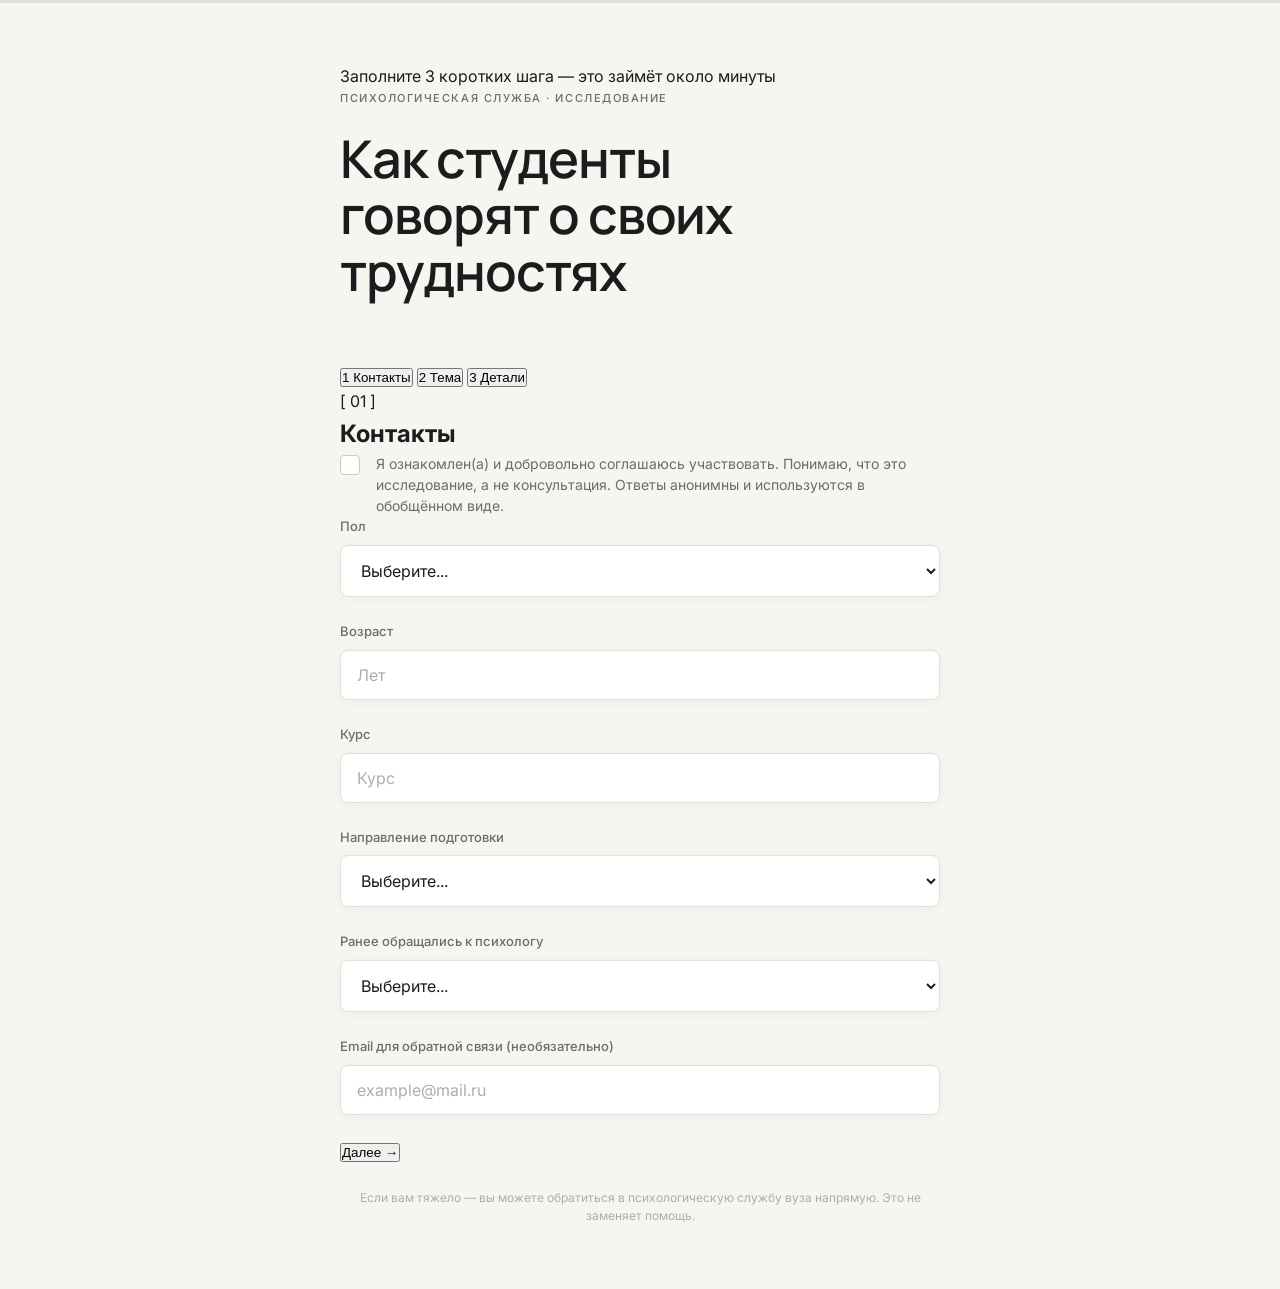
==== commit b74c9fc5: "Update index.html" ====
--- a/index.html
+++ b/index.html
@@ -2,7 +2,7 @@
 <html lang="ru">
 <head>
   <meta charset="UTF-8">
-  <meta name="viewport" content="width=device-width, initial-scale=1.0">
+  <meta name="viewport" content="width=device-width, initial-scale=1.0, viewport-fit=cover">
   <title>Как студенты говорят о своих трудностях</title>
   <link rel="preconnect" href="https://fonts.googleapis.com">
   <link rel="preconnect" href="https://fonts.gstatic.com" crossorigin>
@@ -11,198 +11,59 @@
 </head>
 <body>
 
-  <div class="progress-container" aria-hidden="true">
-    <div class="progress-bar" id="progressBar"></div>
-  </div>
-
   <main class="page">
+
+    <!-- Подсказка над формой -->
+    <p class="top-hint">Заполните 3 коротких шага — это займёт около минуты</p>
+
+    <!-- Шапка -->
     <header class="page-header">
       <p class="eyebrow">Психологическая служба · Исследование</p>
       <h1 class="display">Как студенты<br>говорят о своих<br>трудностях</h1>
-      <p class="lede">Это не заявка и не запись на консультацию. Это исследование о том, как студенты формулируют свои проблемы и чего ждут от психологической помощи. Анонимно. Без оценки.</p>
     </header>
 
+    <!-- Индикатор шагов -->
+    <div class="steps-indicator" role="navigation" aria-label="Навигация по шагам">
+      <button type="button" class="step-dot is-active" data-goto="0" aria-current="step" aria-label="Шаг 1 — Контакты">
+        <span class="step-dot-num">1</span>
+        <span class="step-dot-label">Контакты</span>
+      </button>
+      <span class="step-dot-line" aria-hidden="true"></span>
+      <button type="button" class="step-dot" data-goto="1" aria-label="Шаг 2 — Тема обращения">
+        <span class="step-dot-num">2</span>
+        <span class="step-dot-label">Тема</span>
+      </button>
+      <span class="step-dot-line" aria-hidden="true"></span>
+      <button type="button" class="step-dot" data-goto="2" aria-label="Шаг 3 — Детали">
+        <span class="step-dot-num">3</span>
+        <span class="step-dot-label">Детали</span>
+      </button>
+    </div>
+
+    <!-- Тонкая полоса прогресса -->
+    <div class="progress-container" aria-hidden="true">
+      <div class="progress-bar" id="progressBar"></div>
+    </div>
+
+    <!-- aria-live для смены шага -->
+    <p class="sr-only" aria-live="polite" id="stepAnnounce"></p>
+
     <form id="surveyForm" class="form" novalidate>
 
-      <!-- 01 · Согласие -->
-      <section class="section is-visible" data-section>
-        <div class="section-head">
-          <span class="section-num">01</span>
-          <h2 class="section-title">Согласие</h2>
-        </div>
+      <!-- ============================================
+           ШАГ 1 — КОНТАКТЫ
+           ============================================ -->
+      <section class="step is-active" data-step="0" aria-labelledby="step1Title">
+        <div class="step-head">
+          <span class="step-num">[ 01 ]</span>
+          <h2 class="step-title" id="step1Title" tabindex="-1">Контакты</h2>
+        </div>
+
         <label class="check">
           <input type="checkbox" name="consent" id="consent">
           <span class="check-box" aria-hidden="true"></span>
           <span class="check-text">Я ознакомлен(а) и добровольно соглашаюсь участвовать. Понимаю, что это исследование, а не консультация. Ответы анонимны и используются в обобщённом виде.</span>
         </label>
-      </section>
-
-      <!-- 02 · Эллис -->
-      <section class="section" data-section>
-        <div class="section-head">
-          <span class="section-num">02</span>
-          <h2 class="section-title">Как я обычно думаю о себе и о мире</h2>
-        </div>
-        <p class="hint">Внимательно прочитайте каждое утверждение и оцените, насколько оно про вас. Выберите один вариант.</p>
-        <div id="ellis-container"></div>
-      </section>
-
-      <!-- 03 · CompACT -->
-      <section class="section" data-section>
-        <div class="section-head">
-          <span class="section-num">03</span>
-          <h2 class="section-title">Как я обращаюсь со своими мыслями и чувствами</h2>
-        </div>
-        <p class="hint">Оцените, насколько каждое утверждение описывает вас, по шкале от 0 до 6.</p>
-        <div id="compact-container"></div>
-      </section>
-
-      <!-- 04 · Гипотетическое обращение + 15 предложений -->
-      <section class="section" data-section>
-        <div class="section-head">
-          <span class="section-num">04</span>
-          <h2 class="section-title">Гипотетическое обращение</h2>
-        </div>
-        <p class="hint">Если бы вы решили обратиться в психологическую службу вуза, как бы вы начали разговор с психологом? Что бы вы сказали в первые 2–3 минуты?</p>
-        <div class="field">
-          <label for="open_response" class="label">Свободное описание</label>
-          <textarea id="open_response" name="open_response" rows="5" placeholder="Напишите здесь..."></textarea>
-        </div>
-
-        <p class="hint">Закончите предложения. Нет правильных или неправильных ответов — напишите первое, что приходит в голову.</p>
-
-        <div class="field">
-          <label class="label" for="sentence_1">1. Когда я думаю о том, чтобы пойти к психологу, я чувствую...</label>
-          <input type="text" id="sentence_1" name="sentence_1" placeholder="...">
-        </div>
-        <div class="field">
-          <label class="label" for="sentence_2">2. Самое трудное в моей ситуации — это...</label>
-          <input type="text" id="sentence_2" name="sentence_2" placeholder="...">
-        </div>
-        <div class="field">
-          <label class="label" for="sentence_3">3. Я бы хотел(а), чтобы психолог...</label>
-          <input type="text" id="sentence_3" name="sentence_3" placeholder="...">
-        </div>
-        <div class="field">
-          <label class="label" for="sentence_4">4. Если бы я мог(ла) изменить одну вещь в своей жизни прямо сейчас, это было бы...</label>
-          <input type="text" id="sentence_4" name="sentence_4" placeholder="...">
-        </div>
-        <div class="field">
-          <label class="label" for="sentence_5">5. Я не могу справиться с...</label>
-          <input type="text" id="sentence_5" name="sentence_5" placeholder="...">
-        </div>
-        <div class="field">
-          <label class="label" for="sentence_6">6. Больше всего меня беспокоит...</label>
-          <input type="text" id="sentence_6" name="sentence_6" placeholder="...">
-        </div>
-        <div class="field">
-          <label class="label" for="sentence_7">7. Я боюсь, что...</label>
-          <input type="text" id="sentence_7" name="sentence_7" placeholder="...">
-        </div>
-        <div class="field">
-          <label class="label" for="sentence_8">8. Я бы никогда не обратился(ась) к психологу, если бы...</label>
-          <input type="text" id="sentence_8" name="sentence_8" placeholder="...">
-        </div>
-        <div class="field">
-          <label class="label" for="sentence_9">9. Моя главная проблема в том, что...</label>
-          <input type="text" id="sentence_9" name="sentence_9" placeholder="...">
-        </div>
-        <div class="field">
-          <label class="label" for="sentence_10">10. Я чувствую себя лучше, когда...</label>
-          <input type="text" id="sentence_10" name="sentence_10" placeholder="...">
-        </div>
-        <div class="field">
-          <label class="label" for="sentence_11">11. Я злюсь, когда...</label>
-          <input type="text" id="sentence_11" name="sentence_11" placeholder="...">
-        </div>
-        <div class="field">
-          <label class="label" for="sentence_12">12. Я не понимаю, почему...</label>
-          <input type="text" id="sentence_12" name="sentence_12" placeholder="...">
-        </div>
-        <div class="field">
-          <label class="label" for="sentence_13">13. Если бы я рассказал(а) всё честно, я бы сказал(а)...</label>
-          <input type="text" id="sentence_13" name="sentence_13" placeholder="...">
-        </div>
-        <div class="field">
-          <label class="label" for="sentence_14">14. Я хочу, чтобы кто-то помог мне...</label>
-          <input type="text" id="sentence_14" name="sentence_14" placeholder="...">
-        </div>
-        <div class="field">
-          <label class="label" for="sentence_15">15. Самое сложное для меня — это...</label>
-          <input type="text" id="sentence_15" name="sentence_15" placeholder="...">
-        </div>
-      </section>
-
-      <!-- 05 · Ожидания -->
-      <section class="section" data-section>
-        <div class="section-head">
-          <span class="section-num">05</span>
-          <h2 class="section-title">Ожидания от психологической помощи</h2>
-        </div>
-        <p class="hint">Если бы вы пришли на консультацию, что для вас было бы самым важным? Ранжируйте (1 — самое важное, 6 — наименее важное).</p>
-
-        <div class="field">
-          <label class="label" for="expect_1">1. Чтобы меня выслушали и поняли (эмоциональная поддержка)</label>
-          <select id="expect_1" name="expect_1">
-            <option value="">Выберите ранг...</option>
-            <option value="1">1</option><option value="2">2</option><option value="3">3</option>
-            <option value="4">4</option><option value="5">5</option><option value="6">6</option>
-          </select>
-        </div>
-        <div class="field">
-          <label class="label" for="expect_2">2. Чтобы помогли разобраться, что со мной происходит (анализ и понимание)</label>
-          <select id="expect_2" name="expect_2">
-            <option value="">Выберите ранг...</option>
-            <option value="1">1</option><option value="2">2</option><option value="3">3</option>
-            <option value="4">4</option><option value="5">5</option><option value="6">6</option>
-          </select>
-        </div>
-        <div class="field">
-          <label class="label" for="expect_3">3. Чтобы дали конкретные советы или план действий (рекомендации)</label>
-          <select id="expect_3" name="expect_3">
-            <option value="">Выберите ранг...</option>
-            <option value="1">1</option><option value="2">2</option><option value="3">3</option>
-            <option value="4">4</option><option value="5">5</option><option value="6">6</option>
-          </select>
-        </div>
-        <div class="field">
-          <label class="label" for="expect_4">4. Чтобы научили справляться с тревогой/стрессом (формирование навыков)</label>
-          <select id="expect_4" name="expect_4">
-            <option value="">Выберите ранг...</option>
-            <option value="1">1</option><option value="2">2</option><option value="3">3</option>
-            <option value="4">4</option><option value="5">5</option><option value="6">6</option>
-          </select>
-        </div>
-        <div class="field">
-          <label class="label" for="expect_5">5. Чтобы помогли изменить поведение другого человека (преподавателя, родителя, партнёра)</label>
-          <select id="expect_5" name="expect_5">
-            <option value="">Выберите ранг...</option>
-            <option value="1">1</option><option value="2">2</option><option value="3">3</option>
-            <option value="4">4</option><option value="5">5</option><option value="6">6</option>
-          </select>
-        </div>
-        <div class="field">
-          <label class="label" for="expect_6">6. Свой вариант</label>
-          <input type="text" id="expect_6" name="expect_6" placeholder="Ваш вариант...">
-        </div>
-      </section>
-
-      <!-- 06 · Барьеры -->
-      <section class="section" data-section>
-        <div class="section-head">
-          <span class="section-num">06</span>
-          <h2 class="section-title">Что может остановить</h2>
-        </div>
-        <p class="hint">Насколько каждое утверждение соответствует вам? (1 — совершенно не согласен(на), 5 — полностью согласен(на))</p>
-        <div id="barriers-container"></div>
-      </section>
-
-      <!-- 07 · Демография -->
-      <section class="section" data-section>
-        <div class="section-head">
-          <span class="section-num">07</span>
-          <h2 class="section-title">Немного о вас</h2>
-        </div>
 
         <div class="field">
           <label class="label" for="gender">Пол</label>
@@ -237,30 +98,174 @@
             <option value="no">Нет</option>
           </select>
         </div>
+        <div class="field">
+          <label class="label" for="email">Email для обратной связи (необязательно)</label>
+          <input type="email" id="email" name="email" placeholder="example@mail.ru" inputmode="email" autocomplete="email">
+        </div>
+
+        <div class="sticky-footer">
+          <button type="button" class="btn-next" data-next>Далее →</button>
+        </div>
       </section>
 
-      <!-- 08 · Почта -->
-      <section class="section" data-section>
-        <div class="section-head">
-          <span class="section-num">08</span>
-          <h2 class="section-title">Обратная связь (необязательно)</h2>
-        </div>
-        <p class="hint">Если хотите получить краткий обобщённый отчёт о результатах — оставьте почту. Это необязательно. Ваша почта хранится отдельно от ответов.</p>
-        <div class="field">
-          <label class="label" for="email">Email</label>
-          <input type="email" id="email" name="email" placeholder="example@mail.ru" inputmode="email" autocomplete="email">
+      <!-- ============================================
+           ШАГ 2 — ТЕМА ОБРАЩЕНИЯ
+           ============================================ -->
+      <section class="step" data-step="1" aria-labelledby="step2Title" hidden>
+        <div class="step-head">
+          <span class="step-num">[ 02 ]</span>
+          <h2 class="step-title" id="step2Title" tabindex="-1">Тема обращения</h2>
+        </div>
+
+        <p class="hint">Если бы вы решили обратиться в психологическую службу вуза, как бы вы начали разговор с психологом? Что бы вы сказали в первые 2–3 минуты?</p>
+        <div class="field">
+          <label for="open_response" class="label">Свободное описание</label>
+          <textarea id="open_response" name="open_response" rows="4" placeholder="Напишите здесь..."></textarea>
+        </div>
+
+        <p class="hint">Закончите предложения. Нет правильных или неправильных ответов — напишите первое, что приходит в голову.</p>
+
+        <div class="field">
+          <label class="label" for="sentence_1">1. Когда я думаю о том, чтобы пойти к психологу, я чувствую...</label>
+          <input type="text" id="sentence_1" name="sentence_1" placeholder="...">
+        </div>
+        <div class="field">
+          <label class="label" for="sentence_2">2. Самое трудное в моей ситуации — это...</label>
+          <input type="text" id="sentence_2" name="sentence_2" placeholder="...">
+        </div>
+        <div class="field">
+          <label class="label" for="sentence_3">3. Я бы хотел(а), чтобы психолог...</label>
+          <input type="text" id="sentence_3" name="sentence_3" placeholder="...">
+        </div>
+        <div class="field">
+          <label class="label" for="sentence_4">4. Если бы я мог(ла) изменить одну вещь в своей жизни прямо сейчас, это было бы...</label>
+          <input type="text" id="sentence_4" name="sentence_4" placeholder="...">
+        </div>
+        <div class="field">
+          <label class="label" for="sentence_5">5. Я не могу справиться с...</label>
+          <input type="text" id="sentence_5" name="sentence_5" placeholder="...">
+        </div>
+        <div class="field">
+          <label class="label" for="sentence_6">6. Больше всего меня беспокоит...</label>
+          <input type="text" id="sentence_6" name="sentence_6" placeholder="...">
+        </div>
+        <div class="field">
+          <label class="label" for="sentence_7">7. Я боюсь, что...</label>
+          <input type="text" id="sentence_7" name="sentence_7" placeholder="...">
+        </div>
+        <div class="field">
+          <label class="label" for="sentence_8">8. Я бы никогда не обратился(ась) к психологу, если бы...</label>
+          <input type="text" id="sentence_8" name="sentence_8" placeholder="...">
+        </div>
+        <div class="field">
+          <label class="label" for="sentence_9">9. Моя главная проблема в том, что...</label>
+          <input type="text" id="sentence_9" name="sentence_9" placeholder="...">
+        </div>
+        <div class="field">
+          <label class="label" for="sentence_10">10. Я чувствую себя лучше, когда...</label>
+          <input type="text" id="sentence_10" name="sentence_10" placeholder="...">
+        </div>
+        <div class="field">
+          <label class="label" for="sentence_11">11. Я злюсь, когда...</label>
+          <input type="text" id="sentence_11" name="sentence_11" placeholder="...">
+        </div>
+        <div class="field">
+          <label class="label" for="sentence_12">12. Я не понимаю, почему...</label>
+          <input type="text" id="sentence_12" name="sentence_12" placeholder="...">
+        </div>
+        <div class="field">
+          <label class="label" for="sentence_13">13. Если бы я рассказал(а) всё честно, я бы сказал(а)...</label>
+          <input type="text" id="sentence_13" name="sentence_13" placeholder="...">
+        </div>
+        <div class="field">
+          <label class="label" for="sentence_14">14. Я хочу, чтобы кто-то помог мне...</label>
+          <input type="text" id="sentence_14" name="sentence_14" placeholder="...">
+        </div>
+        <div class="field">
+          <label class="label" for="sentence_15">15. Самое сложное для меня — это...</label>
+          <input type="text" id="sentence_15" name="sentence_15" placeholder="...">
+        </div>
+
+        <p class="hint">Если бы вы пришли на консультацию, что для вас было бы самым важным? Ранжируйте (1 — самое важное, 6 — наименее важное).</p>
+
+        <div class="field">
+          <label class="label" for="expect_1">1. Чтобы меня выслушали и поняли (эмоциональная поддержка)</label>
+          <select id="expect_1" name="expect_1">
+            <option value="">Выберите ранг...</option>
+            <option value="1">1</option><option value="2">2</option><option value="3">3</option>
+            <option value="4">4</option><option value="5">5</option><option value="6">6</option>
+          </select>
+        </div>
+        <div class="field">
+          <label class="label" for="expect_2">2. Чтобы помогли разобраться, что со мной происходит (анализ и понимание)</label>
+          <select id="expect_2" name="expect_2">
+            <option value="">Выберите ранг...</option>
+            <option value="1">1</option><option value="2">2</option><option value="3">3</option>
+            <option value="4">4</option><option value="5">5</option><option value="6">6</option>
+          </select>
+        </div>
+        <div class="field">
+          <label class="label" for="expect_3">3. Чтобы дали конкретные советы или план действий (рекомендации)</label>
+          <select id="expect_3" name="expect_3">
+            <option value="">Выберите ранг...</option>
+            <option value="1">1</option><option value="2">2</option><option value="3">3</option>
+            <option value="4">4</option><option value="5">5</option><option value="6">6</option>
+          </select>
+        </div>
+        <div class="field">
+          <label class="label" for="expect_4">4. Чтобы научили справляться с тревогой/стрессом (формирование навыков)</label>
+          <select id="expect_4" name="expect_4">
+            <option value="">Выберите ранг...</option>
+            <option value="1">1</option><option value="2">2</option><option value="3">3</option>
+            <option value="4">4</option><option value="5">5</option><option value="6">6</option>
+          </select>
+        </div>
+        <div class="field">
+          <label class="label" for="expect_5">5. Чтобы помогли изменить поведение другого человека (преподавателя, родителя, партнёра)</label>
+          <select id="expect_5" name="expect_5">
+            <option value="">Выберите ранг...</option>
+            <option value="1">1</option><option value="2">2</option><option value="3">3</option>
+            <option value="4">4</option><option value="5">5</option><option value="6">6</option>
+          </select>
+        </div>
+        <div class="field">
+          <label class="label" for="expect_6">6. Свой вариант</label>
+          <input type="text" id="expect_6" name="expect_6" placeholder="Ваш вариант...">
+        </div>
+
+        <p class="hint">Насколько каждое утверждение соответствует вам? (1 — совершенно не согласен(на), 5 — полностью согласен(на))</p>
+        <div id="barriers-container"></div>
+
+        <div class="sticky-footer">
+          <button type="button" class="btn-prev" data-prev>← Назад</button>
+          <button type="button" class="btn-next" data-next>Далее →</button>
         </div>
       </section>
 
-      <!-- Кнопка -->
-      <button type="submit" class="submit">
-        <span>Отправить</span>
-        <span class="submit-arrow" aria-hidden="true">→</span>
-      </button>
-
-      <p class="footnote">Если вам тяжело — вы можете обратиться в психологическую службу вуза напрямую. Это не заменяет помощь.</p>
+      <!-- ============================================
+           ШАГ 3 — ДЕТАЛИ
+           ============================================ -->
+      <section class="step" data-step="2" aria-labelledby="step3Title" hidden>
+        <div class="step-head">
+          <span class="step-num">[ 03 ]</span>
+          <h2 class="step-title" id="step3Title" tabindex="-1">Детали</h2>
+        </div>
+
+        <p class="hint">Внимательно прочитайте каждое утверждение и оцените, насколько оно про вас. Выберите один вариант.</p>
+        <div id="ellis-container"></div>
+
+        <p class="hint">Оцените, насколько каждое утверждение описывает вас, по шкале от 0 до 6.</p>
+        <div id="compact-container"></div>
+
+        <div class="sticky-footer">
+          <button type="button" class="btn-prev" data-prev>← Назад</button>
+          <button type="submit" class="btn-submit">Отправить</button>
+        </div>
+      </section>
 
     </form>
+
+    <p class="footnote">Если вам тяжело — вы можете обратиться в психологическую службу вуза напрямую. Это не заменяет помощь.</p>
   </main>
 
   <script src="script.js"></script>
--- a/style.css
+++ b/style.css
@@ -1,15 +1,48 @@
-* {
+/* ============================================
+   Переменные
+   ============================================ */
+:root {
+  --bg: #F7F5F0;
+  --surface: #FFFFFF;
+  --text: #1C1C1E;
+  --text-muted: #6B6B70;
+  --accent: #5B6B5A;
+  --accent-soft: rgba(91, 107, 90, 0.08);
+  --line: #E3E0DA;
+  --line-strong: #CFCBC4;
+  --num: #B0ADA7;
+
+  --font-display: 'Manrope', system-ui, sans-serif;
+  --font-body: 'Inter', system-ui, sans-serif;
+
+  --space-xs: 0.5rem;
+  --space-sm: 1rem;
+  --space-md: 1.5rem;
+  --space-lg: 2.5rem;
+  --space-xl: 4rem;
+
+  --radius-sm: 8px;
+  --radius-md: 12px;
+  --shadow-soft: 0 2px 12px rgba(0, 0, 0, 0.04);
+}
+
+*, *::before, *::after {
   box-sizing: border-box;
   margin: 0;
   padding: 0;
 }
 
+html {
+  font-size: 16px;
+  -webkit-font-smoothing: antialiased;
+}
+
 body {
-  font-family: 'Segoe UI', Tahoma, sans-serif;
-  background: #f4f6fb;
-  color: #2c3e50;
+  font-family: var(--font-body);
+  background: var(--bg);
+  color: var(--text);
   line-height: 1.6;
-  padding: 20px;
+  min-height: 100vh;
 }
 
 /* Прогресс-бар */
@@ -18,124 +51,130 @@
   top: 0;
   left: 0;
   width: 100%;
-  height: 6px;
-  background: #e0e4ec;
+  height: 3px;
+  background: var(--line);
   z-index: 100;
 }
 
 .progress-bar {
   height: 100%;
   width: 0%;
-  background: linear-gradient(90deg, #6a8cff, #8f6aff);
+  background: var(--accent);
   transition: width 0.4s ease;
 }
 
-/* Контейнер */
-.form-container {
-  max-width: 640px;
-  margin: 40px auto;
-  background: #fff;
-  border-radius: 16px;
-  box-shadow: 0 8px 30px rgba(0, 0, 0, 0.08);
-  padding: 40px;
-}
-
-/* Шаги */
-.step {
-  display: none;
-  animation: fadeIn 0.3s ease;
-}
-
-.step.active {
+/* Страница */
+.page {
+  max-width: 680px;
+  margin: 0 auto;
+  padding: var(--space-xl) var(--space-md) var(--space-xl);
+}
+
+@media (min-width: 768px) {
+  .page {
+    padding: var(--space-xl) var(--space-lg);
+  }
+}
+
+/* Шапка */
+.page-header {
+  margin-bottom: var(--space-xl);
+}
+
+.eyebrow {
+  font-size: 0.6875rem;
+  font-weight: 500;
+  letter-spacing: 0.14em;
+  text-transform: uppercase;
+  color: var(--text-muted);
+  margin-bottom: var(--space-md);
+}
+
+.display {
+  font-family: var(--font-display);
+  font-size: clamp(2rem, 6vw, 3.25rem);
+  font-weight: 600;
+  line-height: 1.08;
+  letter-spacing: -0.02em;
+  margin-bottom: var(--space-md);
+}
+
+.lede {
+  font-size: 1rem;
+  color: var(--text-muted);
+  max-width: 48ch;
+}
+
+/* Секции */
+.section {
+  padding: var(--space-lg) 0;
+  border-top: 1px solid var(--line);
+  opacity: 0;
+  transform: translateY(16px);
+  transition: opacity 0.5s ease, transform 0.5s ease;
+}
+
+.section.is-visible {
+  opacity: 1;
+  transform: translateY(0);
+}
+
+.section-head {
+  display: flex;
+  align-items: baseline;
+  gap: var(--space-sm);
+  margin-bottom: var(--space-md);
+}
+
+.section-num {
+  font-size: 0.75rem;
+  font-weight: 500;
+  letter-spacing: 0.08em;
+  color: var(--num);
+  font-variant-numeric: tabular-nums;
+}
+
+.section-title {
+  font-family: var(--font-display);
+  font-size: 1.25rem;
+  font-weight: 600;
+  letter-spacing: -0.01em;
+}
+
+.hint {
+  font-size: 0.875rem;
+  color: var(--text-muted);
+  margin-bottom: var(--space-md);
+}
+
+/* Поля */
+.field {
+  margin-bottom: var(--space-md);
+}
+
+.label {
   display: block;
-}
-
-@keyframes fadeIn {
-  from { opacity: 0; transform: translateY(10px); }
-  to { opacity: 1; transform: translateY(0); }
-}
-
-/* Заголовки */
-h1 {
-  font-size: 26px;
-  margin-bottom: 12px;
-  color: #1a1a2e;
-}
-
-h2 {
-  font-size: 20px;
-  margin-bottom: 16px;
-  color: #1a1a2e;
-}
-
-.subtitle {
-  color: #6b7280;
-  margin-bottom: 20px;
-}
-
-.instruction {
-  color: #4b5563;
-  margin-bottom: 20px;
-  font-size: 15px;
-}
-
-/* Вопросы */
-.question {
-  margin-bottom: 24px;
-  padding: 16px;
-  background: #f9fafc;
-  border-radius: 10px;
-}
-
-.question p {
-  margin-bottom: 10px;
+  font-size: 0.8125rem;
   font-weight: 500;
-}
-
-.scale {
-  display: flex;
-  gap: 12px;
-  flex-wrap: wrap;
-}
-
-.scale label {
-  display: flex;
-  flex-direction: column;
-  align-items: center;
-  font-size: 14px;
-  color: #6b7280;
-  cursor: pointer;
-}
-
-.scale input {
-  margin-bottom: 4px;
-  accent-color: #6a8cff;
-  width: 18px;
-  height: 18px;
-}
-
-/* Текстовые поля */
-textarea,
+  color: var(--text-muted);
+  margin-bottom: var(--space-xs);
+}
+
 input[type="text"],
 input[type="email"],
 input[type="number"],
+textarea,
 select {
   width: 100%;
-  padding: 12px 14px;
-  border: 1px solid #d1d5db;
-  border-radius: 8px;
-  font-size: 15px;
-  margin-bottom: 16px;
-  font-family: inherit;
-  transition: border 0.2s;
-}
-
-textarea:focus,
-input:focus,
-select:focus {
-  outline: none;
-  border-color: #6a8cff;
-  box-shadow: 0 0 0 3px rgba(106, 140, 255, 0.15);
+  font-family: var(--font-body);
+  font-size: 1rem;
+  color: var(--text);
+  background: var(--surface);
+  border: 1px solid var(--line);
+  border-radius: var(--radius-sm);
+  padding: 0.875rem 1rem;
+  transition: border-color 0.25s ease, box-shadow 0.25s ease;
+  box-shadow: var(--shadow-soft);
 }
 
 textarea {
@@ -143,89 +182,216 @@
   min-height: 120px;
 }
 
-.text-label {
-  display: block;
-  margin-bottom: 6px;
-  font-weight: 500;
-  color: #374151;
-}
-
-.checkbox-label {
+input::placeholder,
+textarea::placeholder {
+  color: var(--num);
+  transition: opacity 0.2s ease;
+}
+
+input:focus,
+textarea:focus,
+select:focus {
+  outline: none;
+  border-color: var(--accent);
+  box-shadow: 0 0 0 3px var(--accent-soft);
+}
+
+input:focus::placeholder,
+textarea:focus::placeholder {
+  opacity: 0.4;
+}
+
+input:focus-visible,
+textarea:focus-visible,
+select:focus-visible,
+button:focus-visible {
+  outline: 2px solid var(--accent);
+  outline-offset: 2px;
+}
+
+/* Radio-вопросы (Эллис, CompACT, барьеры) */
+.question {
+  margin-bottom: var(--space-md);
+  padding: var(--space-sm) 0;
+  border-bottom: 1px solid var(--line);
+}
+
+.question:last-child {
+  border-bottom: none;
+}
+
+.question p {
+  font-size: 0.9375rem;
+  margin-bottom: var(--space-sm);
+  color: var(--text);
+}
+
+.scale {
+  display: flex;
+  flex-wrap: wrap;
+  gap: var(--space-xs);
+}
+
+.scale label {
+  display: inline-flex;
+  align-items: center;
+  gap: 0.375rem;
+  font-size: 0.8125rem;
+  color: var(--text-muted);
+  padding: 0.5rem 0.75rem;
+  border: 1px solid var(--line);
+  border-radius: 100px;
+  background: var(--surface);
+  cursor: pointer;
+  transition: all 0.2s ease;
+}
+
+.scale label:hover {
+  border-color: var(--line-strong);
+  color: var(--text);
+}
+
+.scale input {
+  accent-color: var(--accent);
+  width: 14px;
+  height: 14px;
+  margin: 0;
+}
+
+.scale label:has(input:checked) {
+  background: var(--accent);
+  border-color: var(--accent);
+  color: #FFFFFF;
+}
+
+/* Чекбокс */
+.check {
+  display: flex;
+  gap: var(--space-sm);
+  cursor: pointer;
+  align-items: flex-start;
+}
+
+.check input {
+  position: absolute;
+  opacity: 0;
+  width: 1px;
+  height: 1px;
+}
+
+.check-box {
+  flex-shrink: 0;
+  width: 20px;
+  height: 20px;
+  border: 1.5px solid var(--line-strong);
+  border-radius: 4px;
+  background: var(--surface);
+  margin-top: 2px;
+  transition: all 0.2s ease;
+  position: relative;
+}
+
+.check input:checked + .check-box {
+  background: var(--accent);
+  border-color: var(--accent);
+}
+
+.check input:checked + .check-box::after {
+  content: '';
+  position: absolute;
+  left: 6px;
+  top: 2px;
+  width: 5px;
+  height: 10px;
+  border: solid #FFFFFF;
+  border-width: 0 2px 2px 0;
+  transform: rotate(45deg);
+}
+
+.check-text {
+  font-size: 0.875rem;
+  color: var(--text-muted);
+  line-height: 1.5;
+}
+
+/* Кнопка */
+.submit {
   display: flex;
   align-items: center;
-  gap: 10px;
-  margin: 20px 0;
-  font-size: 15px;
+  justify-content: space-between;
+  width: 100%;
+  margin-top: var(--space-md);
+  padding: 1rem 1.25rem;
+  font-family: var(--font-body);
+  font-size: 0.9375rem;
+  font-weight: 500;
+  color: #FFFFFF;
+  background: var(--accent);
+  border: none;
+  border-radius: var(--radius-md);
   cursor: pointer;
-}
-
-.checkbox-label input {
-  width: 18px;
-  height: 18px;
-  accent-color: #6a8cff;
-}
-
-/* Кнопки */
-.nav-buttons {
-  display: flex;
-  justify-content: space-between;
-  margin-top: 24px;
-  gap: 12px;
-}
-
-button {
-  padding: 12px 24px;
-  border: none;
-  border-radius: 8px;
-  font-size: 15px;
-  font-weight: 600;
-  cursor: pointer;
-  transition: all 0.2s;
-}
-
-.btn-next,
-.btn-submit {
-  background: linear-gradient(90deg, #6a8cff, #8f6aff);
-  color: #fff;
-  margin-left: auto;
-}
-
-.btn-next:hover,
-.btn-submit:hover {
-  transform: translateY(-2px);
-  box-shadow: 0 4px 14px rgba(106, 140, 255, 0.4);
-}
-
-.btn-prev {
-  background: #e5e7eb;
-  color: #374151;
-}
-
-.btn-prev:hover {
-  background: #d1d5db;
-}
-
-/* Мобильная адаптация */
-@media (max-width: 600px) {
-  .form-container {
-    padding: 24px;
-    margin: 20px auto;
-  }
-
-  h1 { font-size: 22px; }
-  h2 { font-size: 18px; }
-
-  .scale {
-    gap: 8px;
-  }
-
-  .nav-buttons {
-    flex-direction: column;
-  }
-
-  .btn-next,
-  .btn-submit {
-    margin-left: 0;
-    width: 100%;
-  }
-}+  transition: background 0.25s ease, transform 0.15s ease, box-shadow 0.25s ease;
+  box-shadow: 0 4px 16px rgba(91, 107, 90, 0.2);
+}
+
+.submit:hover {
+  background: #4A5A49;
+  box-shadow: 0 6px 20px rgba(91, 107, 90, 0.3);
+  transform: translateY(-1px);
+}
+
+.submit:active {
+  transform: translateY(0);
+}
+
+.submit-arrow {
+  font-size: 1.125rem;
+  transition: transform 0.2s ease;
+}
+
+.submit:hover .submit-arrow {
+  transform: translateX(4px);
+}
+
+.submit:disabled {
+  opacity: 0.6;
+  cursor: not-allowed;
+  transform: none;
+}
+
+/* Сноска */
+.footnote {
+  margin-top: var(--space-md);
+  font-size: 0.75rem;
+  color: var(--num);
+  line-height: 1.5;
+  text-align: center;
+}
+
+/* Адаптив */
+@media (max-width: 480px) {
+  .page {
+    padding: var(--space-lg) var(--space-sm);
+  }
+
+  .display {
+    font-size: 1.875rem;
+  }
+
+  .section {
+    padding: var(--space-md) 0;
+  }
+}
+
+/* Уважение к предпочтениям */
+@media (prefers-reduced-motion: reduce) {
+  *, *::before, *::after {
+    animation-duration: 0.01ms !important;
+    transition-duration: 0.01ms !important;
+  }
+
+  .section {
+    opacity: 1;
+    transform: none;
+  }
+}
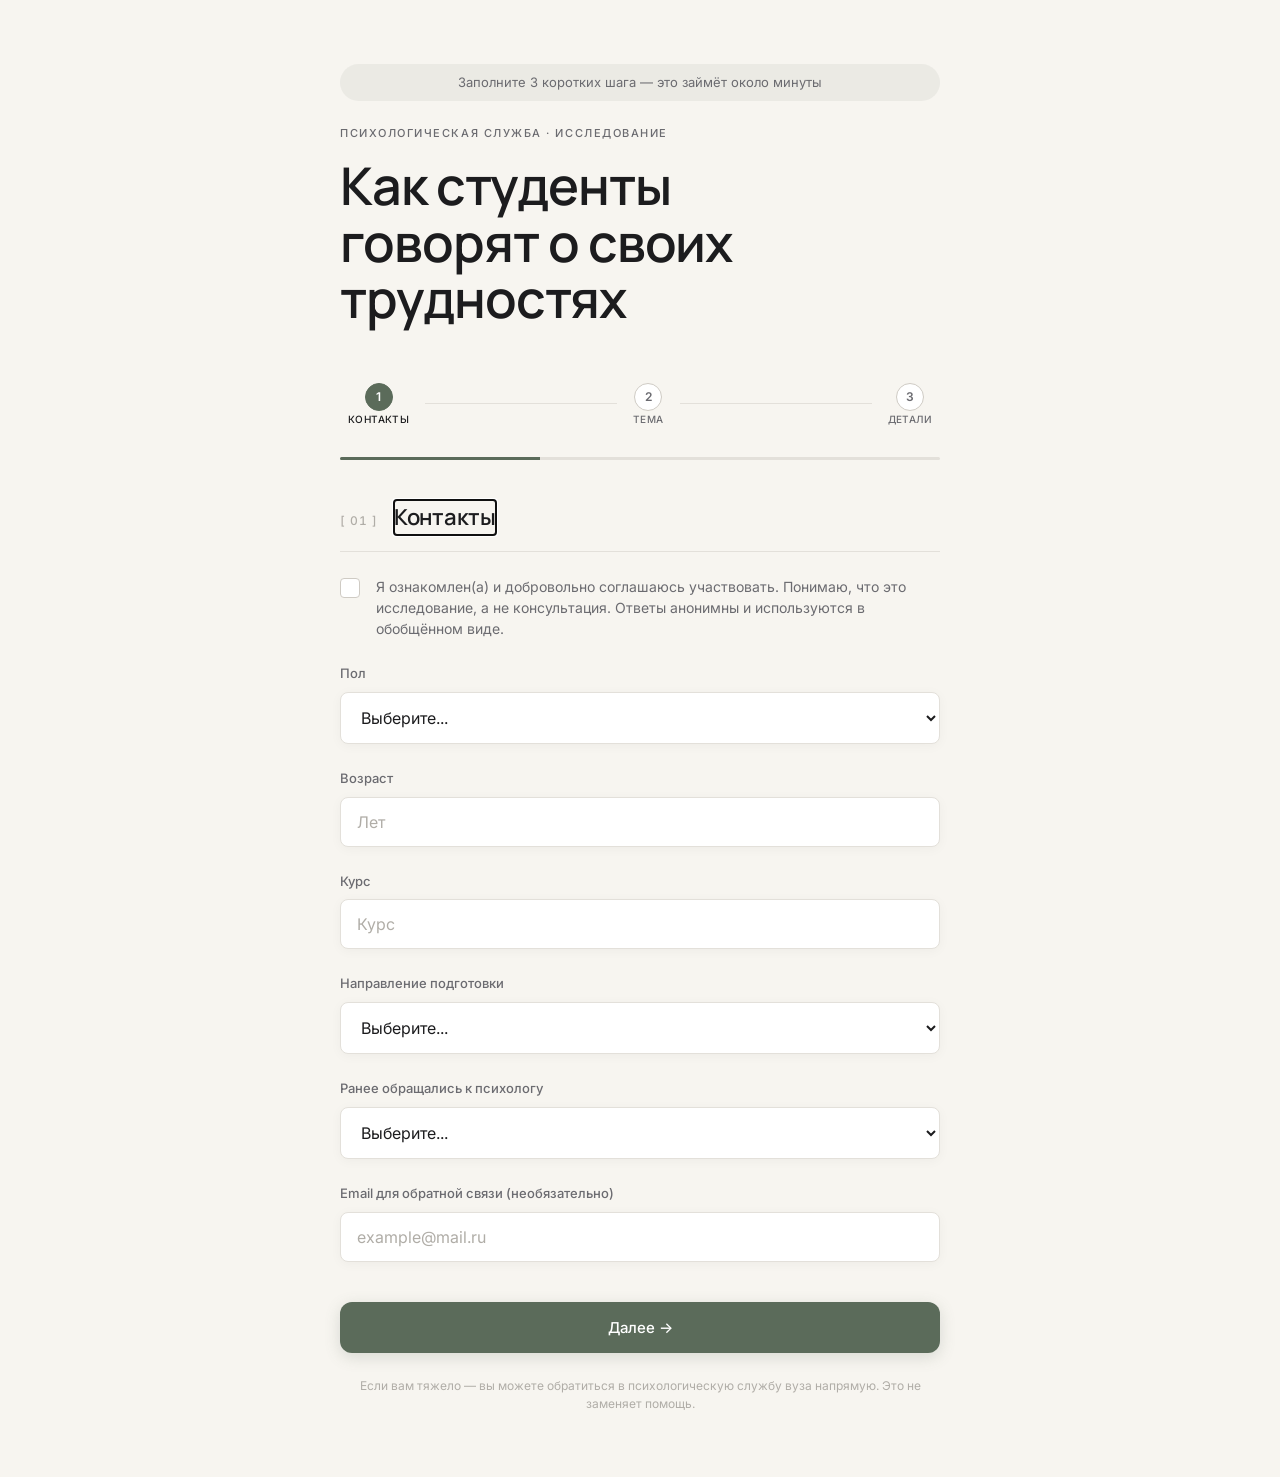
==== commit 1fdb25a5: "Update index.html" ====
--- a/index.html
+++ b/index.html
@@ -22,7 +22,7 @@
       <h1 class="display">Как студенты<br>говорят о своих<br>трудностях</h1>
     </header>
 
-    <!-- Индикатор шагов -->
+    <!-- ОРИЕНТИР: индикатор шагов -->
     <div class="steps-indicator" role="navigation" aria-label="Навигация по шагам">
       <button type="button" class="step-dot is-active" data-goto="0" aria-current="step" aria-label="Шаг 1 — Контакты">
         <span class="step-dot-num">1</span>
@@ -103,7 +103,7 @@
           <input type="email" id="email" name="email" placeholder="example@mail.ru" inputmode="email" autocomplete="email">
         </div>
 
-        <div class="sticky-footer">
+        <div class="nav-buttons">
           <button type="button" class="btn-next" data-next>Далее →</button>
         </div>
       </section>
@@ -236,7 +236,7 @@
         <p class="hint">Насколько каждое утверждение соответствует вам? (1 — совершенно не согласен(на), 5 — полностью согласен(на))</p>
         <div id="barriers-container"></div>
 
-        <div class="sticky-footer">
+        <div class="nav-buttons">
           <button type="button" class="btn-prev" data-prev>← Назад</button>
           <button type="button" class="btn-next" data-next>Далее →</button>
         </div>
@@ -257,7 +257,7 @@
         <p class="hint">Оцените, насколько каждое утверждение описывает вас, по шкале от 0 до 6.</p>
         <div id="compact-container"></div>
 
-        <div class="sticky-footer">
+        <div class="nav-buttons">
           <button type="button" class="btn-prev" data-prev>← Назад</button>
           <button type="submit" class="btn-submit">Отправить</button>
         </div>
--- a/style.css
+++ b/style.css
@@ -45,15 +45,153 @@
   min-height: 100vh;
 }
 
-/* Прогресс-бар */
+.sr-only {
+  position: absolute;
+  width: 1px;
+  height: 1px;
+  padding: 0;
+  margin: -1px;
+  overflow: hidden;
+  clip: rect(0, 0, 0, 0);
+  white-space: nowrap;
+  border: 0;
+}
+
+/* ============================================
+   Страница (mobile-first)
+   ============================================ */
+.page {
+  max-width: 680px;
+  margin: 0 auto;
+  padding: var(--space-md) var(--space-sm) var(--space-xl);
+}
+
+@media (min-width: 768px) {
+  .page {
+    padding: var(--space-xl) var(--space-lg);
+  }
+}
+
+/* ============================================
+   Подсказка сверху
+   ============================================ */
+.top-hint {
+  font-size: 0.8125rem;
+  color: var(--text-muted);
+  text-align: center;
+  padding: var(--space-xs) var(--space-sm);
+  background: var(--accent-soft);
+  border-radius: 100px;
+  margin-bottom: var(--space-md);
+}
+
+/* ============================================
+   Шапка
+   ============================================ */
+.page-header {
+  margin-bottom: var(--space-lg);
+}
+
+.eyebrow {
+  font-size: 0.6875rem;
+  font-weight: 500;
+  letter-spacing: 0.14em;
+  text-transform: uppercase;
+  color: var(--text-muted);
+  margin-bottom: var(--space-sm);
+}
+
+.display {
+  font-family: var(--font-display);
+  font-size: clamp(1.75rem, 6vw, 3.25rem);
+  font-weight: 600;
+  line-height: 1.08;
+  letter-spacing: -0.02em;
+}
+
+/* ============================================
+   ОРИЕНТИР: индикатор шагов
+   ============================================ */
+.steps-indicator {
+  display: flex;
+  align-items: center;
+  gap: var(--space-xs);
+  margin-bottom: var(--space-sm);
+  padding: var(--space-xs) 0;
+}
+
+.step-dot {
+  display: flex;
+  flex-direction: column;
+  align-items: center;
+  gap: 2px;
+  background: none;
+  border: none;
+  cursor: pointer;
+  padding: var(--space-xs);
+  border-radius: var(--radius-sm);
+  transition: all 0.2s ease;
+  font-family: var(--font-body);
+  flex: 0 0 auto;
+}
+
+.step-dot-num {
+  display: flex;
+  align-items: center;
+  justify-content: center;
+  width: 28px;
+  height: 28px;
+  border-radius: 50%;
+  border: 1.5px solid var(--line-strong);
+  font-size: 0.75rem;
+  font-weight: 600;
+  color: var(--text-muted);
+  background: var(--surface);
+  transition: all 0.2s ease;
+}
+
+.step-dot-label {
+  font-size: 0.625rem;
+  font-weight: 500;
+  letter-spacing: 0.04em;
+  text-transform: uppercase;
+  color: var(--text-muted);
+  transition: color 0.2s ease;
+}
+
+.step-dot.is-active .step-dot-num {
+  background: var(--accent);
+  border-color: var(--accent);
+  color: #FFFFFF;
+}
+
+.step-dot.is-active .step-dot-label {
+  color: var(--text);
+}
+
+.step-dot.is-done .step-dot-num {
+  background: var(--accent-soft);
+  border-color: var(--accent);
+  color: var(--accent);
+}
+
+.step-dot-line {
+  flex: 1;
+  height: 1px;
+  background: var(--line);
+  min-width: 12px;
+}
+
+/* ============================================
+   Полоса прогресса
+   ============================================ */
 .progress-container {
-  position: fixed;
-  top: 0;
-  left: 0;
   width: 100%;
   height: 3px;
   background: var(--line);
-  z-index: 100;
+  border-radius: 100px;
+  overflow: hidden;
+  margin-bottom: var(--space-lg);
 }
 
 .progress-bar {
@@ -63,70 +201,33 @@
   transition: width 0.4s ease;
 }
 
-/* Страница */
-.page {
-  max-width: 680px;
-  margin: 0 auto;
-  padding: var(--space-xl) var(--space-md) var(--space-xl);
-}
-
-@media (min-width: 768px) {
-  .page {
-    padding: var(--space-xl) var(--space-lg);
-  }
-}
-
-/* Шапка */
-.page-header {
-  margin-bottom: var(--space-xl);
-}
-
-.eyebrow {
-  font-size: 0.6875rem;
-  font-weight: 500;
-  letter-spacing: 0.14em;
-  text-transform: uppercase;
-  color: var(--text-muted);
-  margin-bottom: var(--space-md);
-}
-
-.display {
-  font-family: var(--font-display);
-  font-size: clamp(2rem, 6vw, 3.25rem);
-  font-weight: 600;
-  line-height: 1.08;
-  letter-spacing: -0.02em;
-  margin-bottom: var(--space-md);
-}
-
-.lede {
-  font-size: 1rem;
-  color: var(--text-muted);
-  max-width: 48ch;
-}
-
-/* Секции */
-.section {
-  padding: var(--space-lg) 0;
-  border-top: 1px solid var(--line);
-  opacity: 0;
-  transform: translateY(16px);
-  transition: opacity 0.5s ease, transform 0.5s ease;
-}
-
-.section.is-visible {
-  opacity: 1;
-  transform: translateY(0);
-}
-
-.section-head {
+/* ============================================
+   Шаги (переходы не трогаем — они красивые)
+   ============================================ */
+.step {
+  display: none;
+}
+
+.step.is-active {
+  display: block;
+  animation: fadeUp 0.4s ease;
+}
+
+@keyframes fadeUp {
+  from { opacity: 0; transform: translateY(12px); }
+  to { opacity: 1; transform: translateY(0); }
+}
+
+.step-head {
   display: flex;
   align-items: baseline;
   gap: var(--space-sm);
   margin-bottom: var(--space-md);
-}
-
-.section-num {
+  padding-bottom: var(--space-sm);
+  border-bottom: 1px solid var(--line);
+}
+
+.step-num {
   font-size: 0.75rem;
   font-weight: 500;
   letter-spacing: 0.08em;
@@ -134,20 +235,16 @@
   font-variant-numeric: tabular-nums;
 }
 
-.section-title {
+.step-title {
   font-family: var(--font-display);
-  font-size: 1.25rem;
+  font-size: 1.375rem;
   font-weight: 600;
   letter-spacing: -0.01em;
 }
 
-.hint {
-  font-size: 0.875rem;
-  color: var(--text-muted);
-  margin-bottom: var(--space-md);
-}
-
-/* Поля */
+/* ============================================
+   Поля
+   ============================================ */
 .field {
   margin-bottom: var(--space-md);
 }
@@ -167,7 +264,7 @@
 select {
   width: 100%;
   font-family: var(--font-body);
-  font-size: 1rem;
+  font-size: 16px; /* предотвращает зум на iOS */
   color: var(--text);
   background: var(--surface);
   border: 1px solid var(--line);
@@ -179,13 +276,12 @@
 
 textarea {
   resize: vertical;
-  min-height: 120px;
+  min-height: 100px;
 }
 
 input::placeholder,
 textarea::placeholder {
   color: var(--num);
-  transition: opacity 0.2s ease;
 }
 
 input:focus,
@@ -196,23 +292,21 @@
   box-shadow: 0 0 0 3px var(--accent-soft);
 }
 
-input:focus::placeholder,
-textarea:focus::placeholder {
-  opacity: 0.4;
-}
-
 input:focus-visible,
 textarea:focus-visible,
 select:focus-visible,
-button:focus-visible {
+button:focus-visible,
+.step-dot:focus-visible {
   outline: 2px solid var(--accent);
   outline-offset: 2px;
 }
 
-/* Radio-вопросы (Эллис, CompACT, барьеры) */
+/* ============================================
+   Radio-вопросы
+   ============================================ */
 .question {
   margin-bottom: var(--space-md);
-  padding: var(--space-sm) 0;
+  padding-bottom: var(--space-sm);
   border-bottom: 1px solid var(--line);
 }
 
@@ -223,7 +317,6 @@
 .question p {
   font-size: 0.9375rem;
   margin-bottom: var(--space-sm);
-  color: var(--text);
 }
 
 .scale {
@@ -264,12 +357,15 @@
   color: #FFFFFF;
 }
 
-/* Чекбокс */
+/* ============================================
+   Чекбокс
+   ============================================ */
 .check {
   display: flex;
   gap: var(--space-sm);
   cursor: pointer;
   align-items: flex-start;
+  margin-bottom: var(--space-md);
 }
 
 .check input {
@@ -314,52 +410,65 @@
   line-height: 1.5;
 }
 
-/* Кнопка */
-.submit {
-  display: flex;
-  align-items: center;
-  justify-content: space-between;
-  width: 100%;
-  margin-top: var(--space-md);
+/* ============================================
+   Кнопки навигации (переходы не трогаем)
+   ============================================ */
+.nav-buttons {
+  display: flex;
+  gap: var(--space-xs);
+  margin-top: var(--space-lg);
+}
+
+.btn-next,
+.btn-prev,
+.btn-submit {
+  flex: 1;
   padding: 1rem 1.25rem;
   font-family: var(--font-body);
   font-size: 0.9375rem;
   font-weight: 500;
-  color: #FFFFFF;
-  background: var(--accent);
   border: none;
   border-radius: var(--radius-md);
   cursor: pointer;
   transition: background 0.25s ease, transform 0.15s ease, box-shadow 0.25s ease;
+}
+
+.btn-next,
+.btn-submit {
+  color: #FFFFFF;
+  background: var(--accent);
   box-shadow: 0 4px 16px rgba(91, 107, 90, 0.2);
 }
 
-.submit:hover {
+.btn-next:hover,
+.btn-submit:hover {
   background: #4A5A49;
-  box-shadow: 0 6px 20px rgba(91, 107, 90, 0.3);
   transform: translateY(-1px);
 }
 
-.submit:active {
-  transform: translateY(0);
-}
-
-.submit-arrow {
-  font-size: 1.125rem;
-  transition: transform 0.2s ease;
-}
-
-.submit:hover .submit-arrow {
-  transform: translateX(4px);
-}
-
-.submit:disabled {
+.btn-prev {
+  background: var(--surface);
+  color: var(--text-muted);
+  border: 1px solid var(--line);
+  flex: 0 0 auto;
+  padding-left: 1rem;
+  padding-right: 1rem;
+}
+
+.btn-prev:hover {
+  border-color: var(--line-strong);
+  color: var(--text);
+}
+
+.btn-submit:disabled {
   opacity: 0.6;
   cursor: not-allowed;
   transform: none;
 }
 
-/* Сноска */
+/* ============================================
+   Сноска
+   ============================================ */
 .footnote {
   margin-top: var(--space-md);
   font-size: 0.75rem;
@@ -368,30 +477,43 @@
   text-align: center;
 }
 
-/* Адаптив */
+/* ============================================
+   Адаптив (mobile-first)
+   ============================================ */
 @media (max-width: 480px) {
-  .page {
-    padding: var(--space-lg) var(--space-sm);
-  }
-
   .display {
-    font-size: 1.875rem;
-  }
-
-  .section {
-    padding: var(--space-md) 0;
-  }
-}
-
-/* Уважение к предпочтениям */
+    font-size: 1.75rem;
+  }
+
+  .step-title {
+    font-size: 1.25rem;
+  }
+
+  .step-dot-label {
+    display: none;
+  }
+
+  .step-dot-num {
+    width: 26px;
+    height: 26px;
+  }
+
+  .nav-buttons {
+    flex-direction: column-reverse;
+  }
+
+  .btn-prev {
+    width: 100%;
+    text-align: center;
+  }
+}
+
+/* ============================================
+   Уважение к предпочтениям
+   ============================================ */
 @media (prefers-reduced-motion: reduce) {
   *, *::before, *::after {
     animation-duration: 0.01ms !important;
     transition-duration: 0.01ms !important;
   }
-
-  .section {
-    opacity: 1;
-    transform: none;
-  }
-}
+}
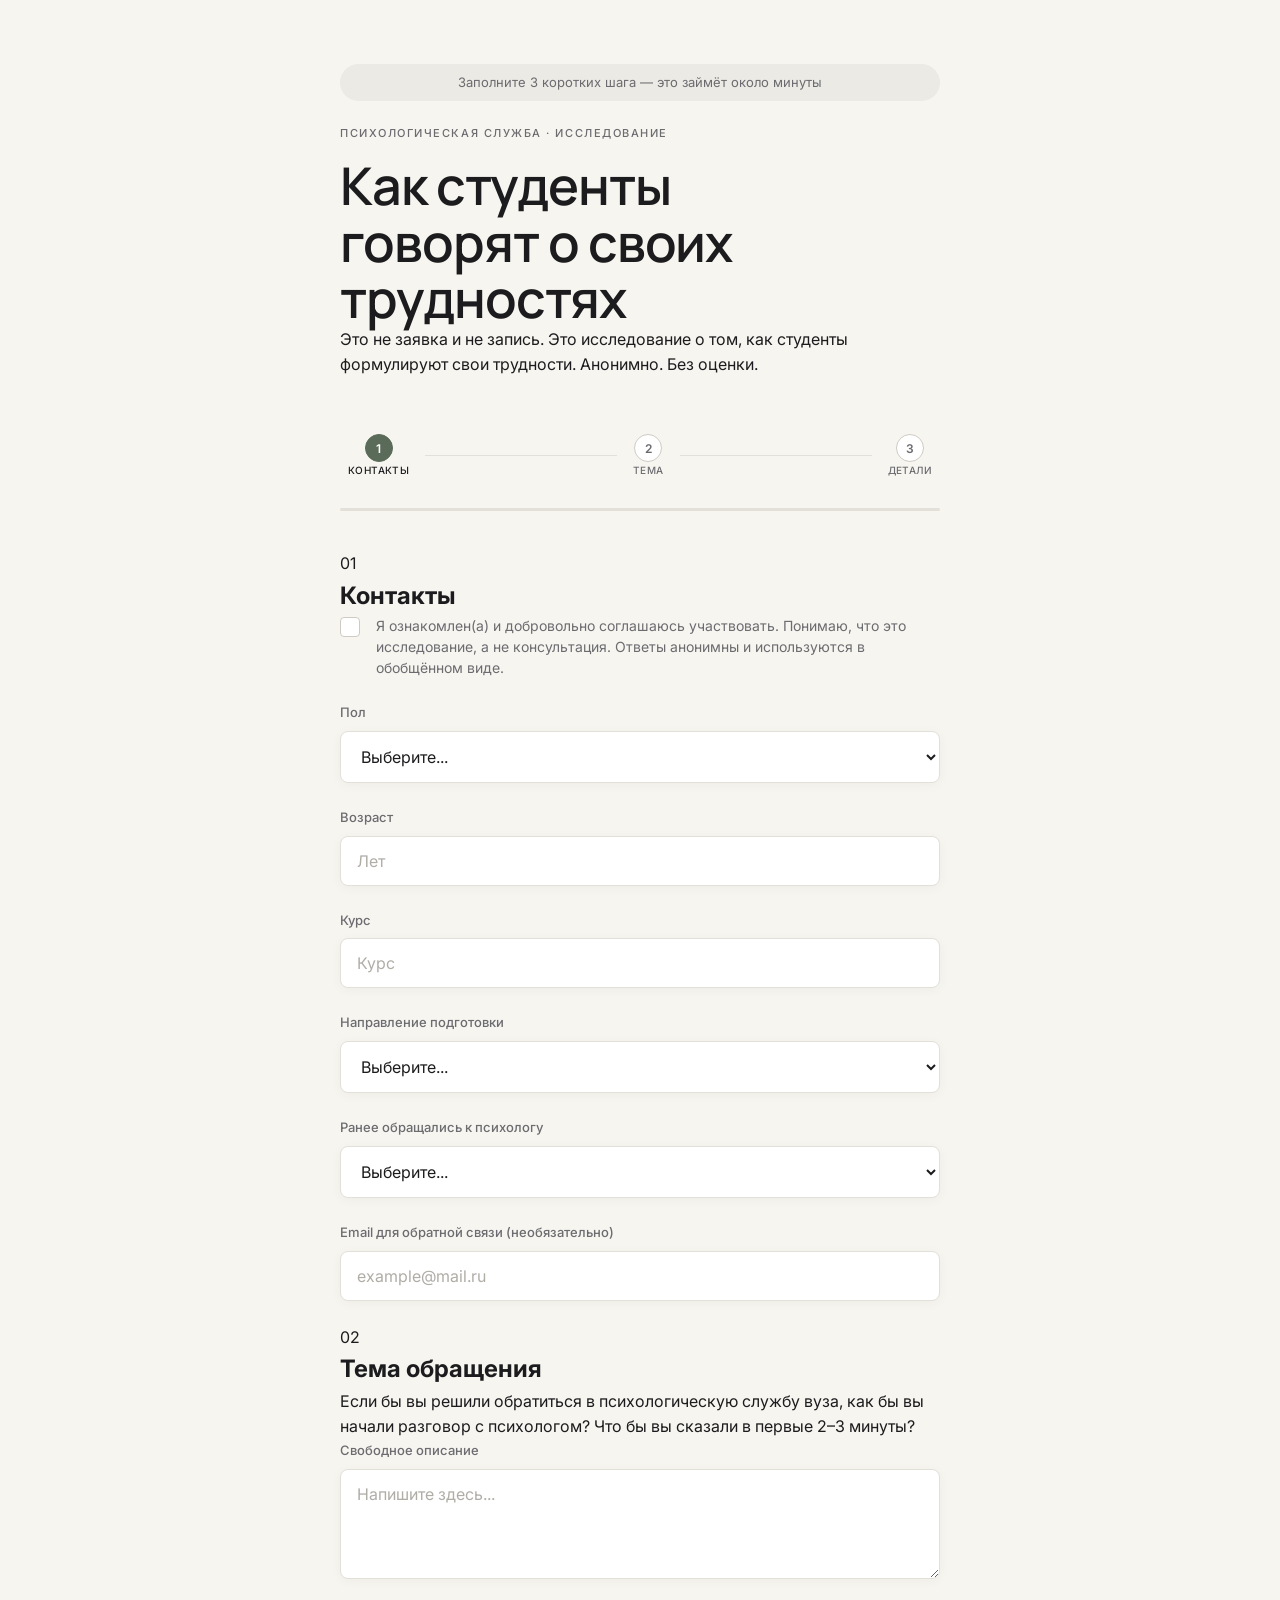
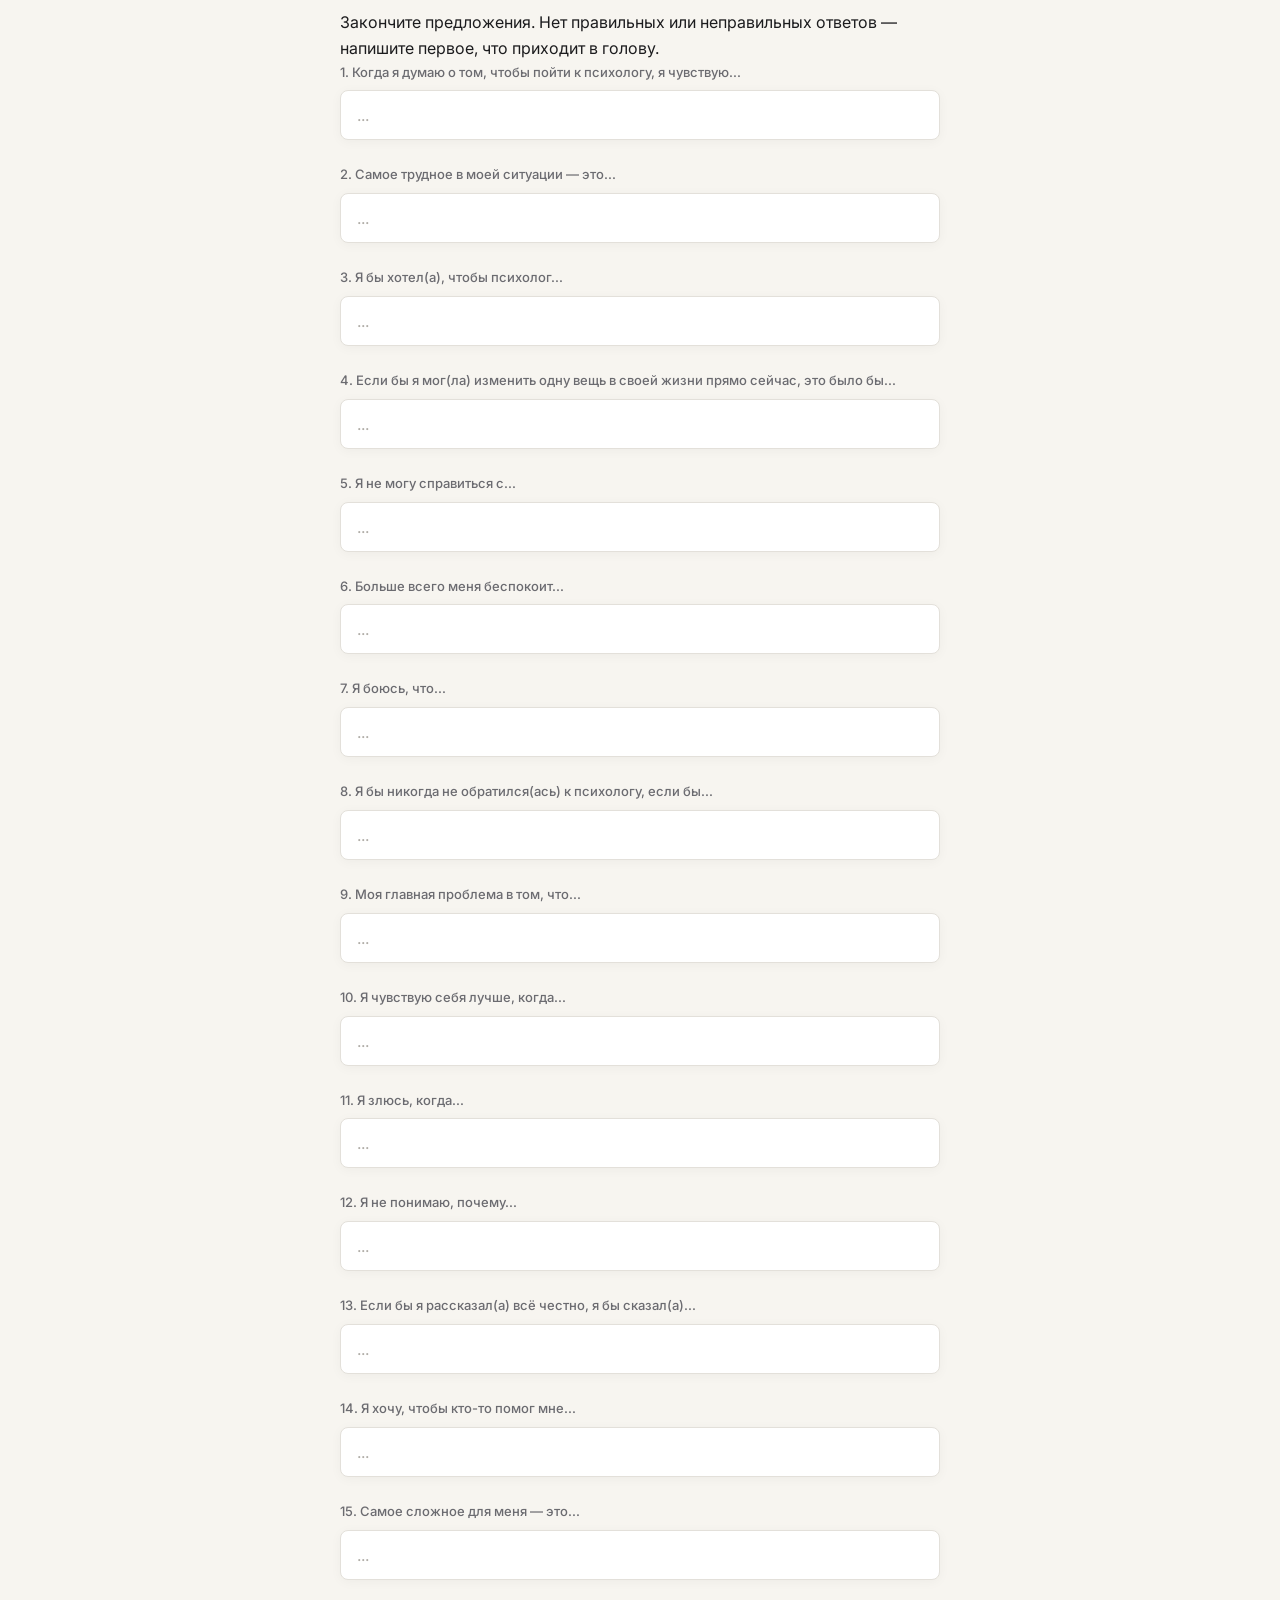
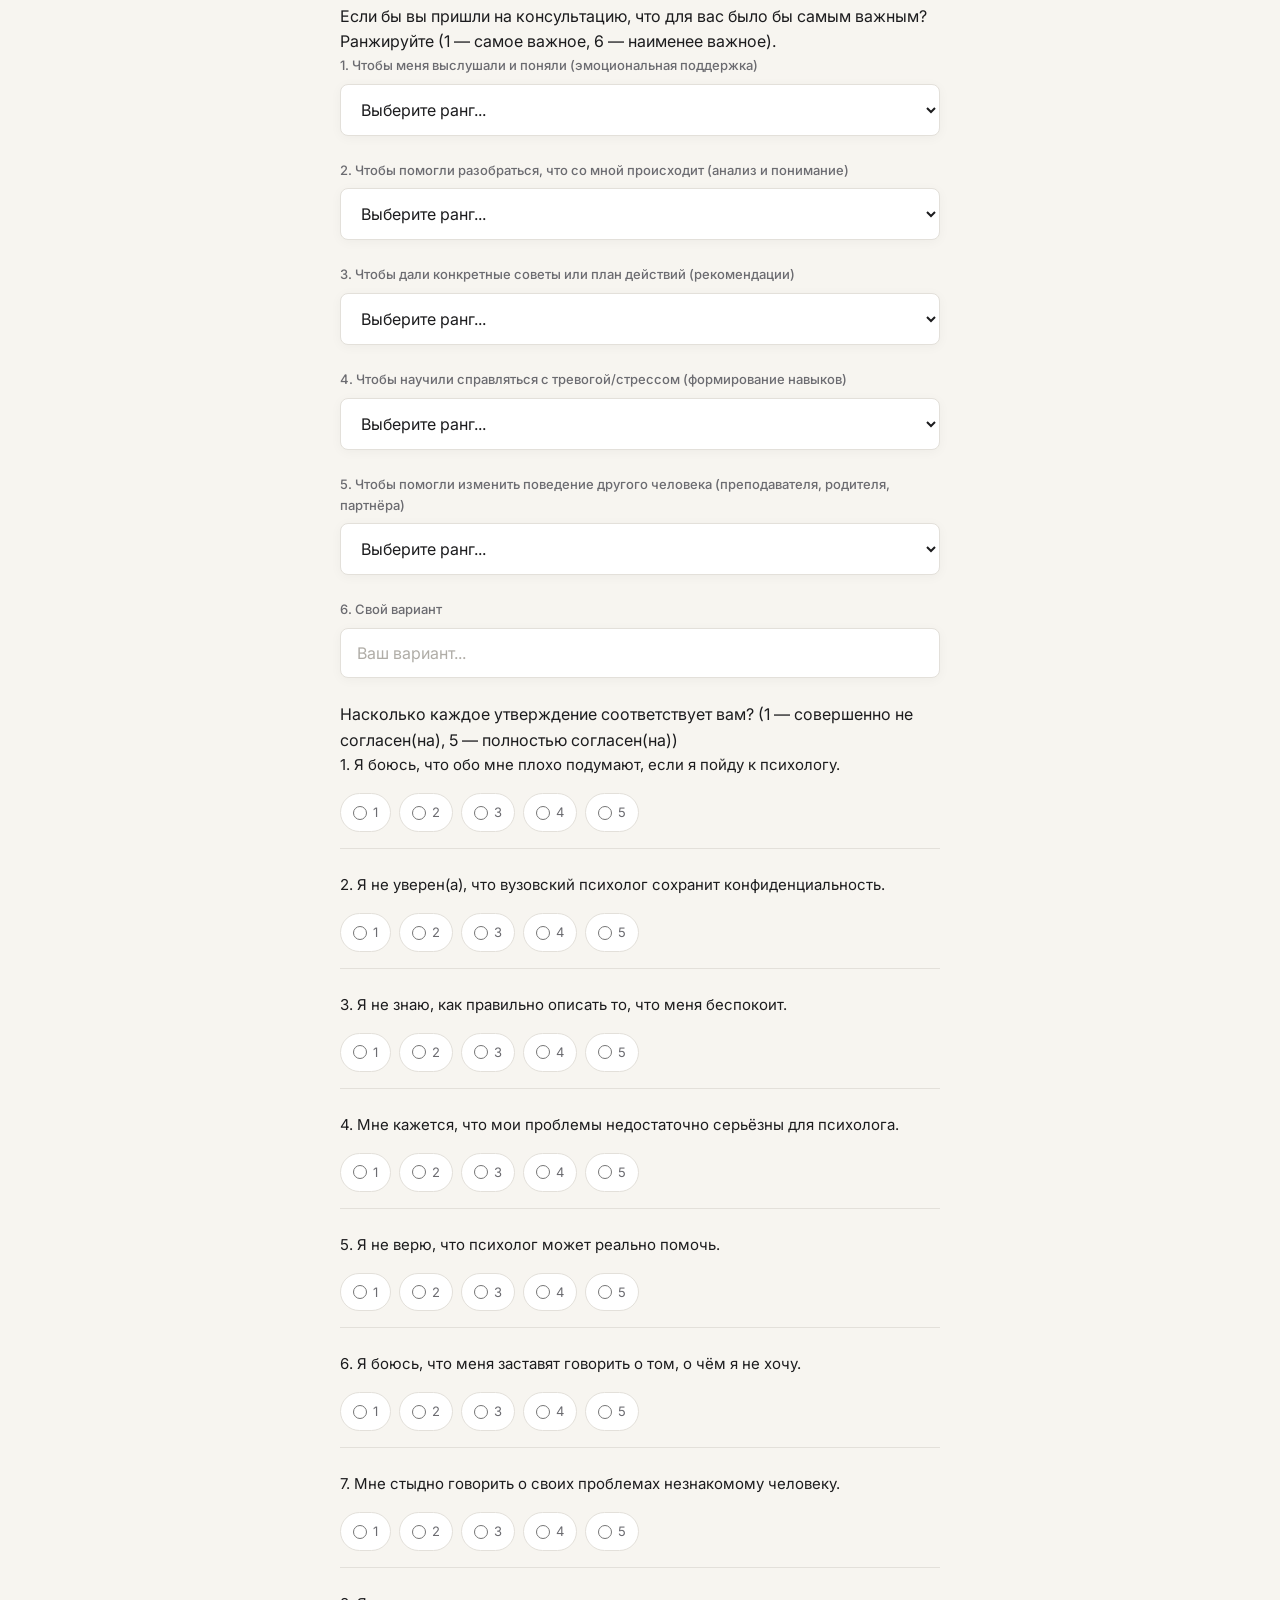
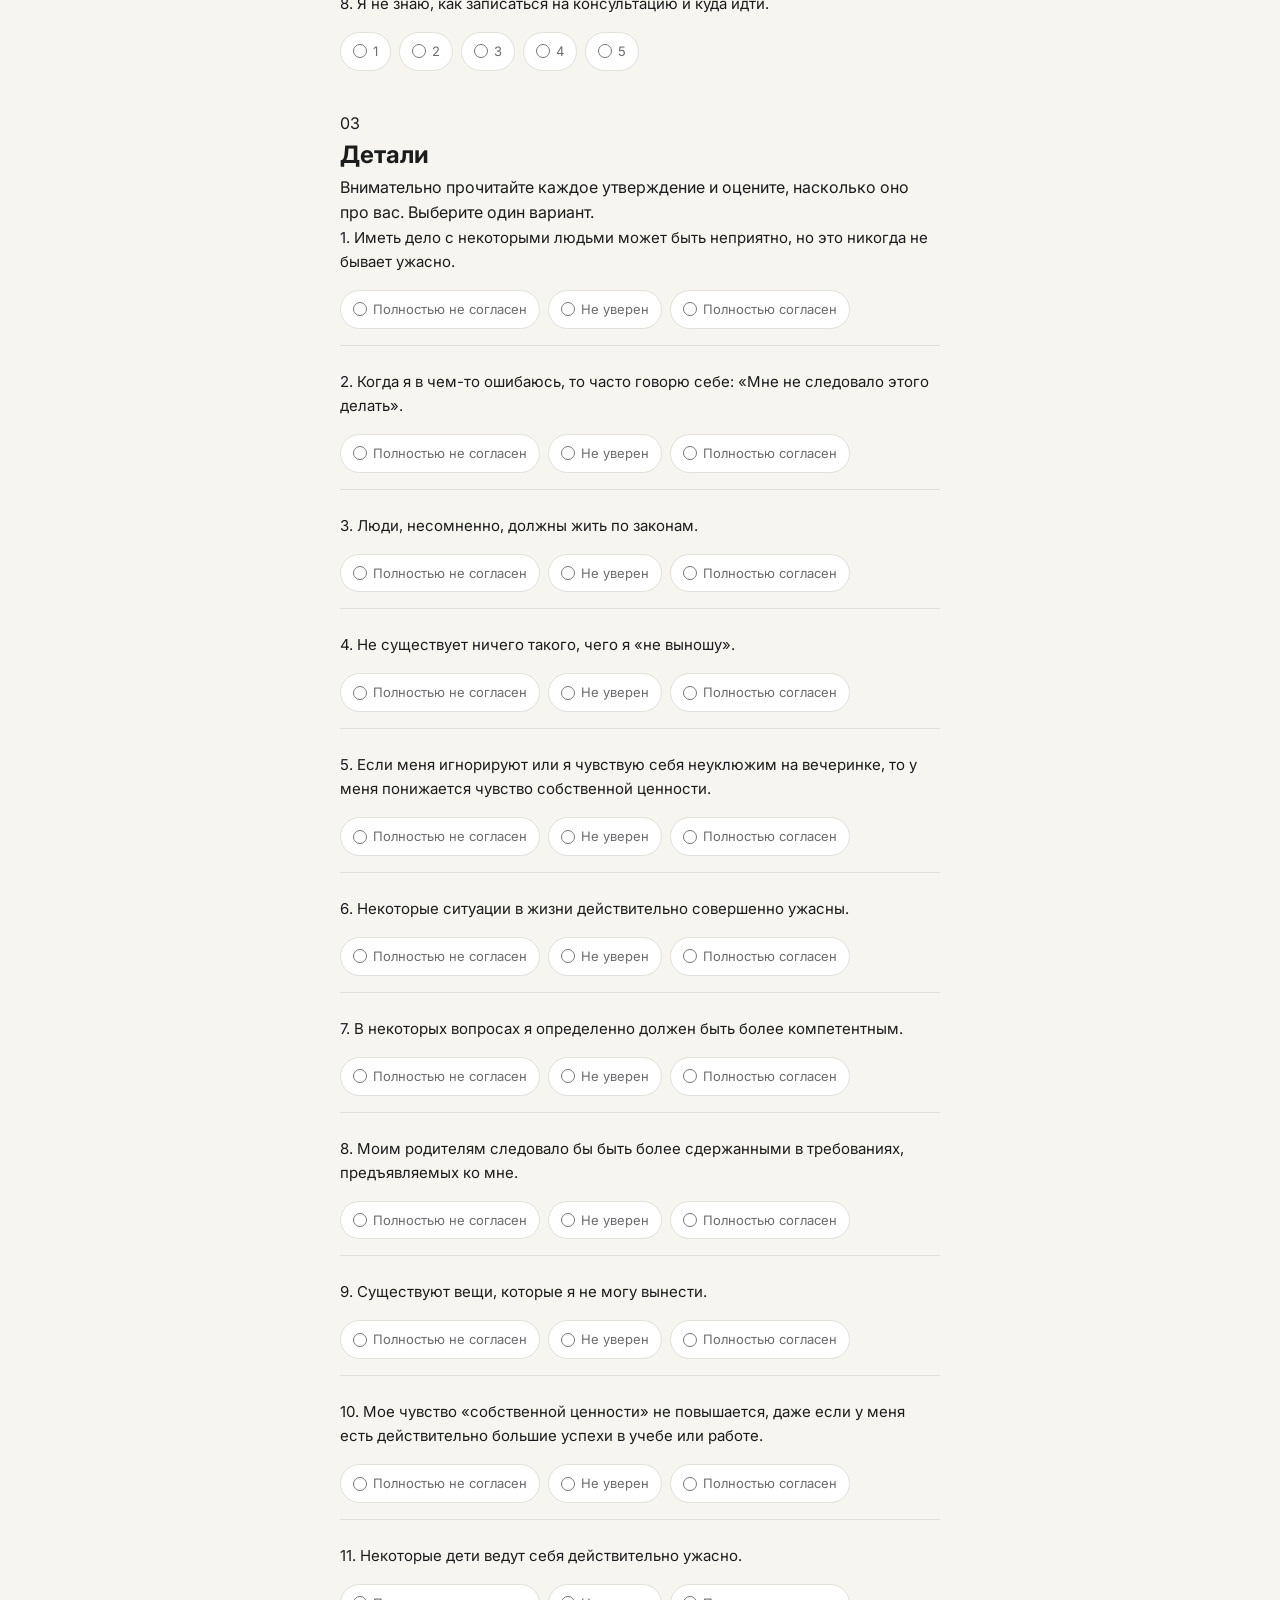
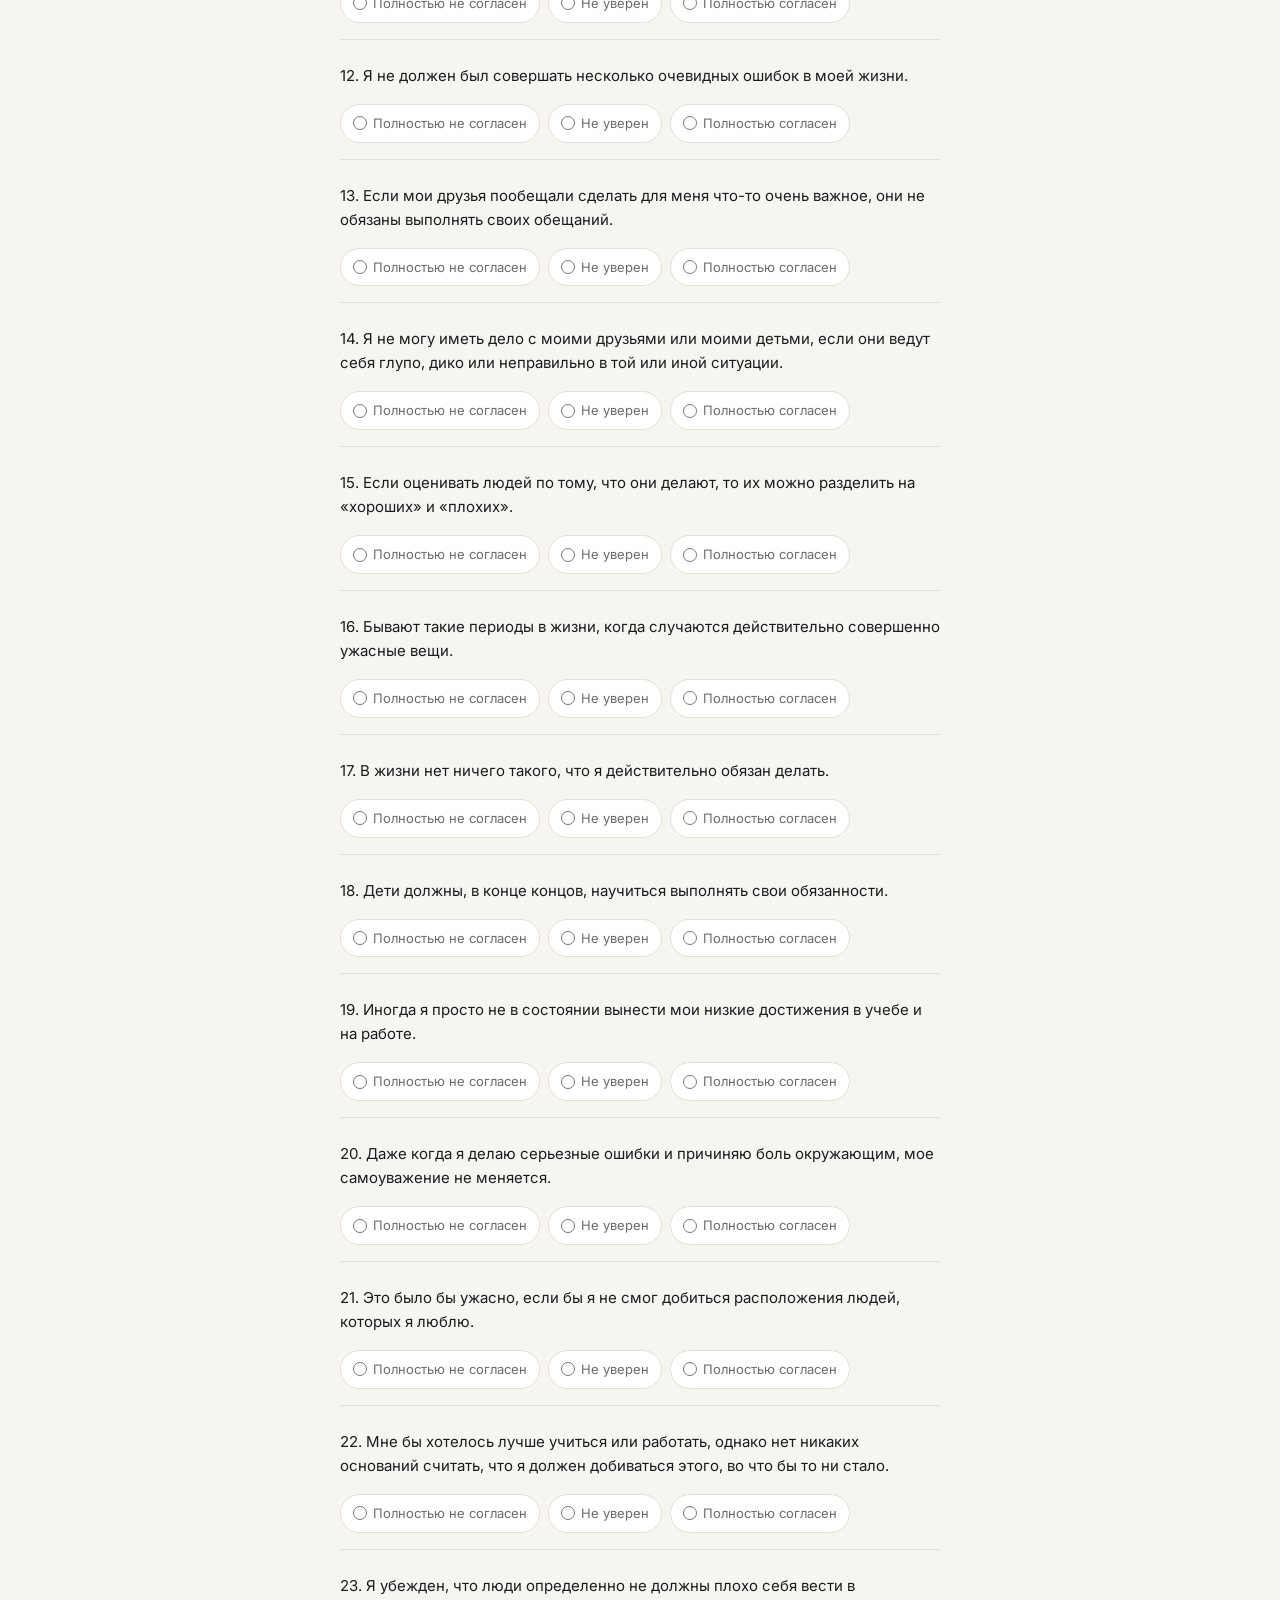
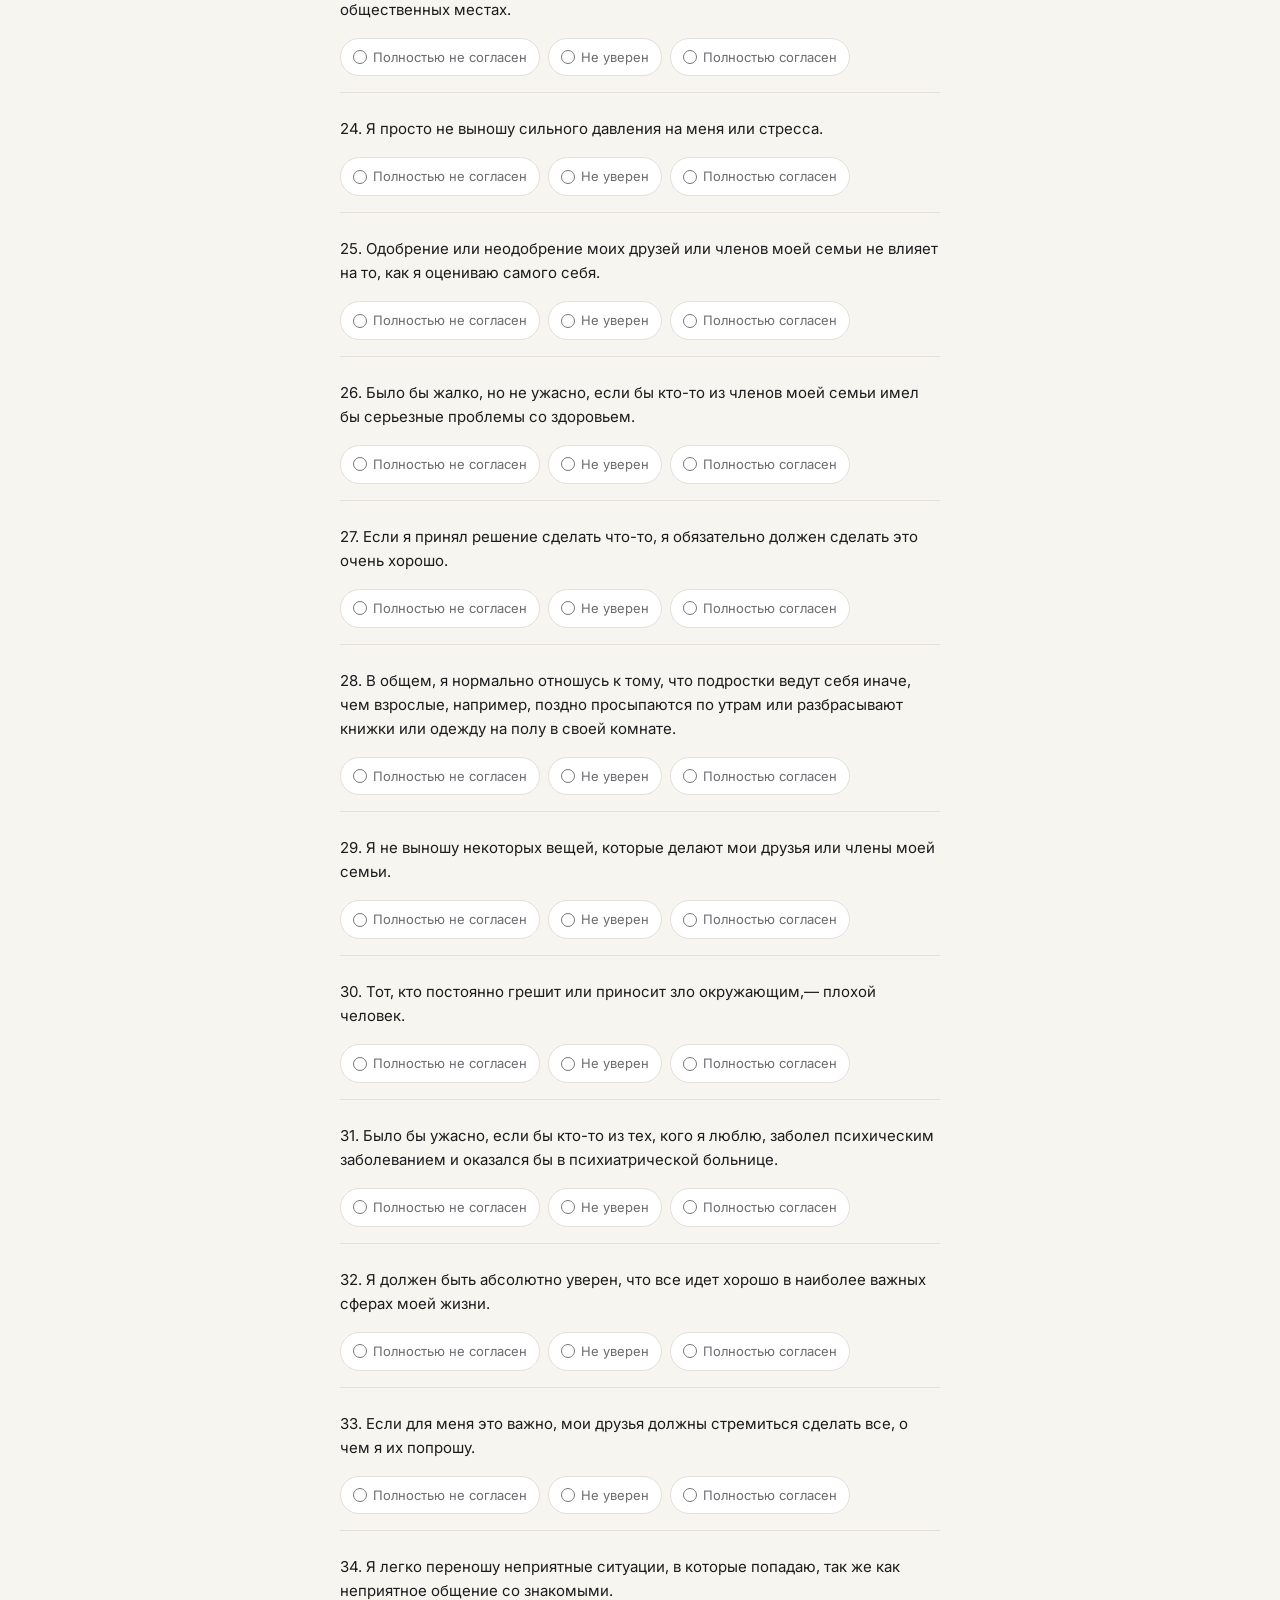
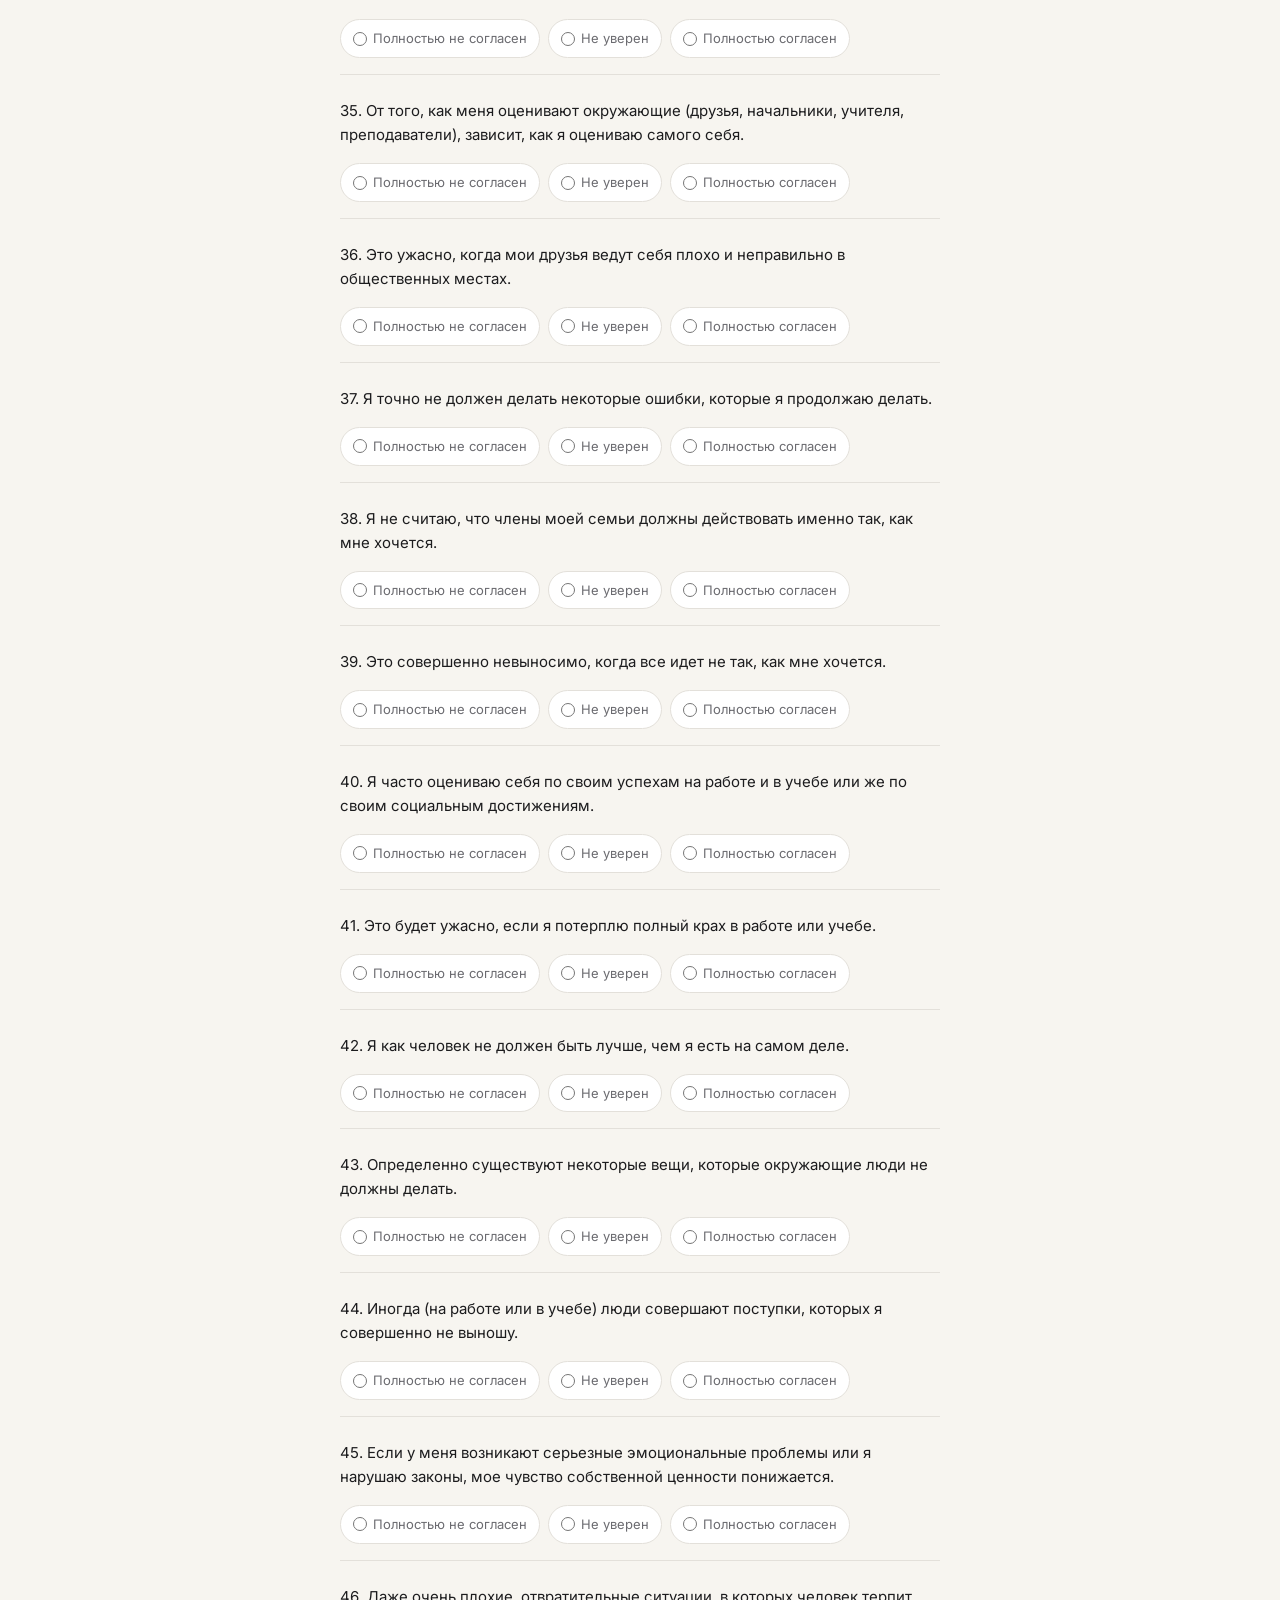
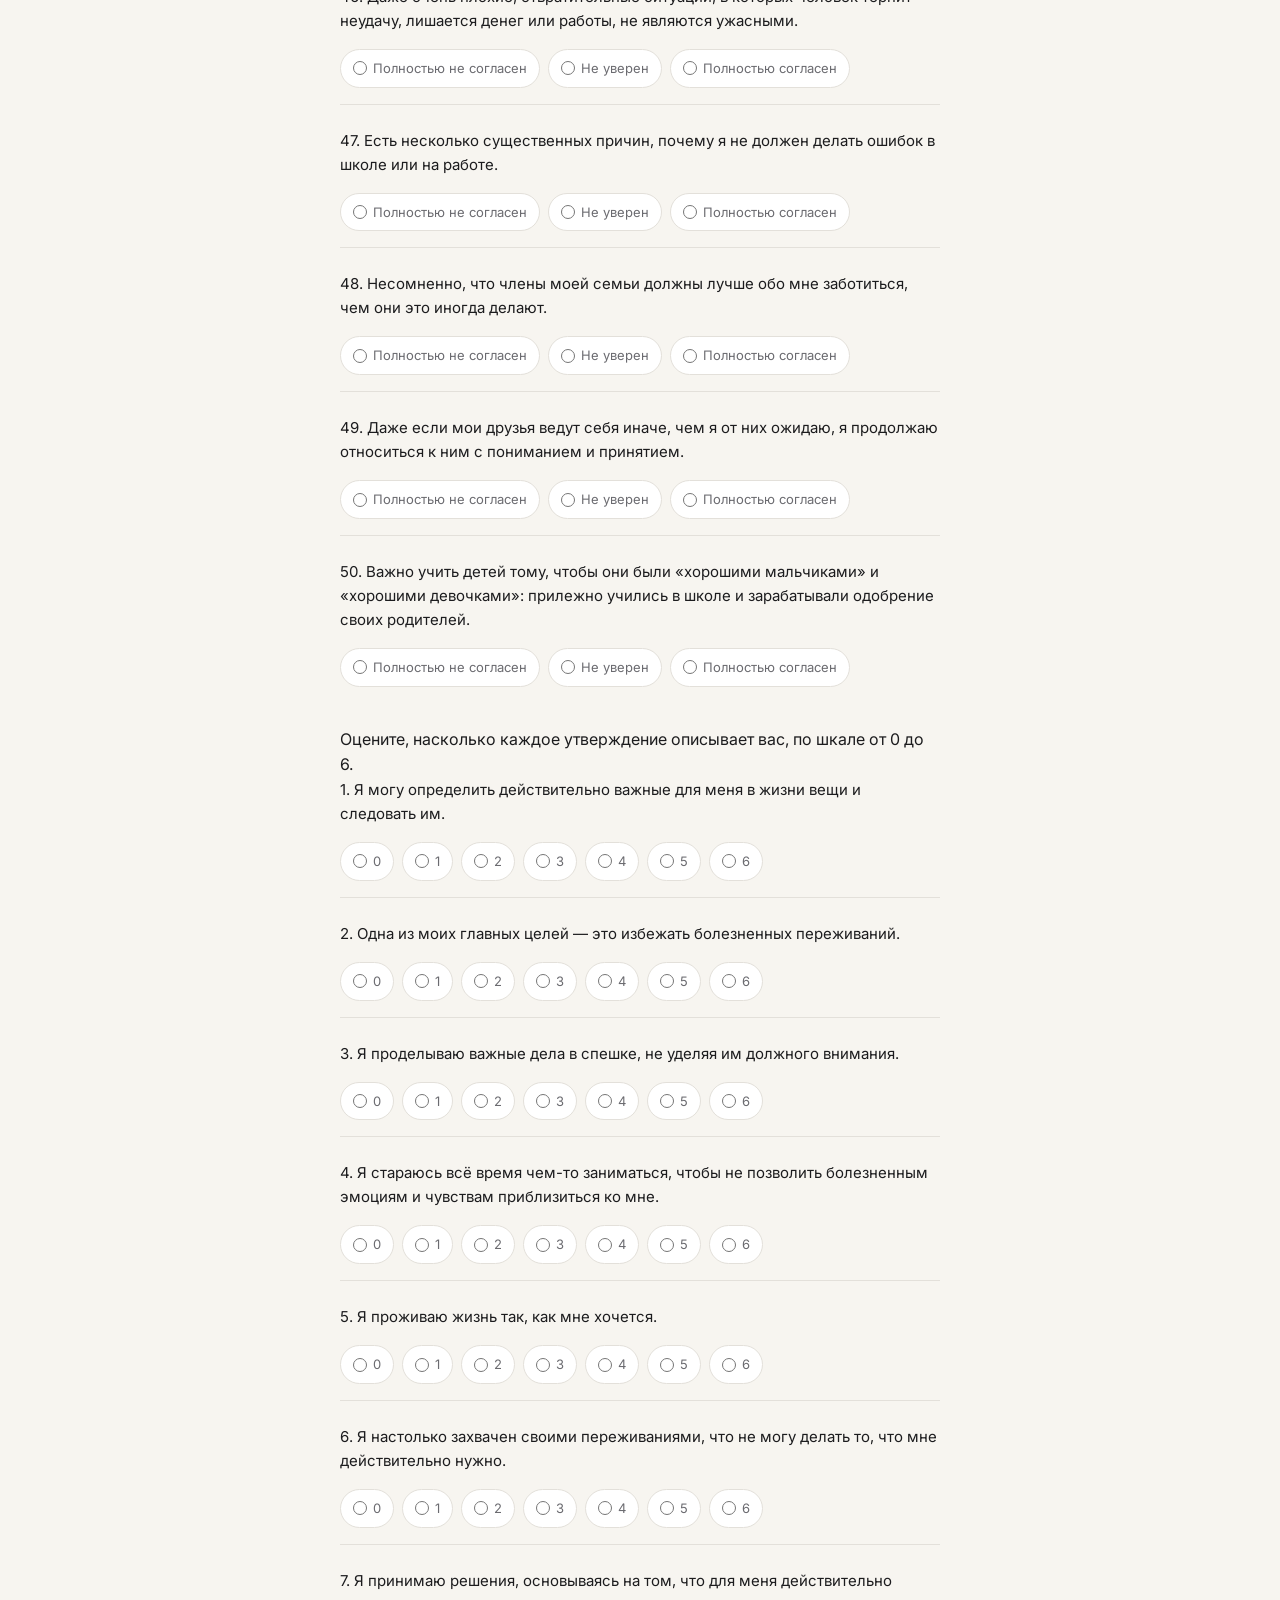
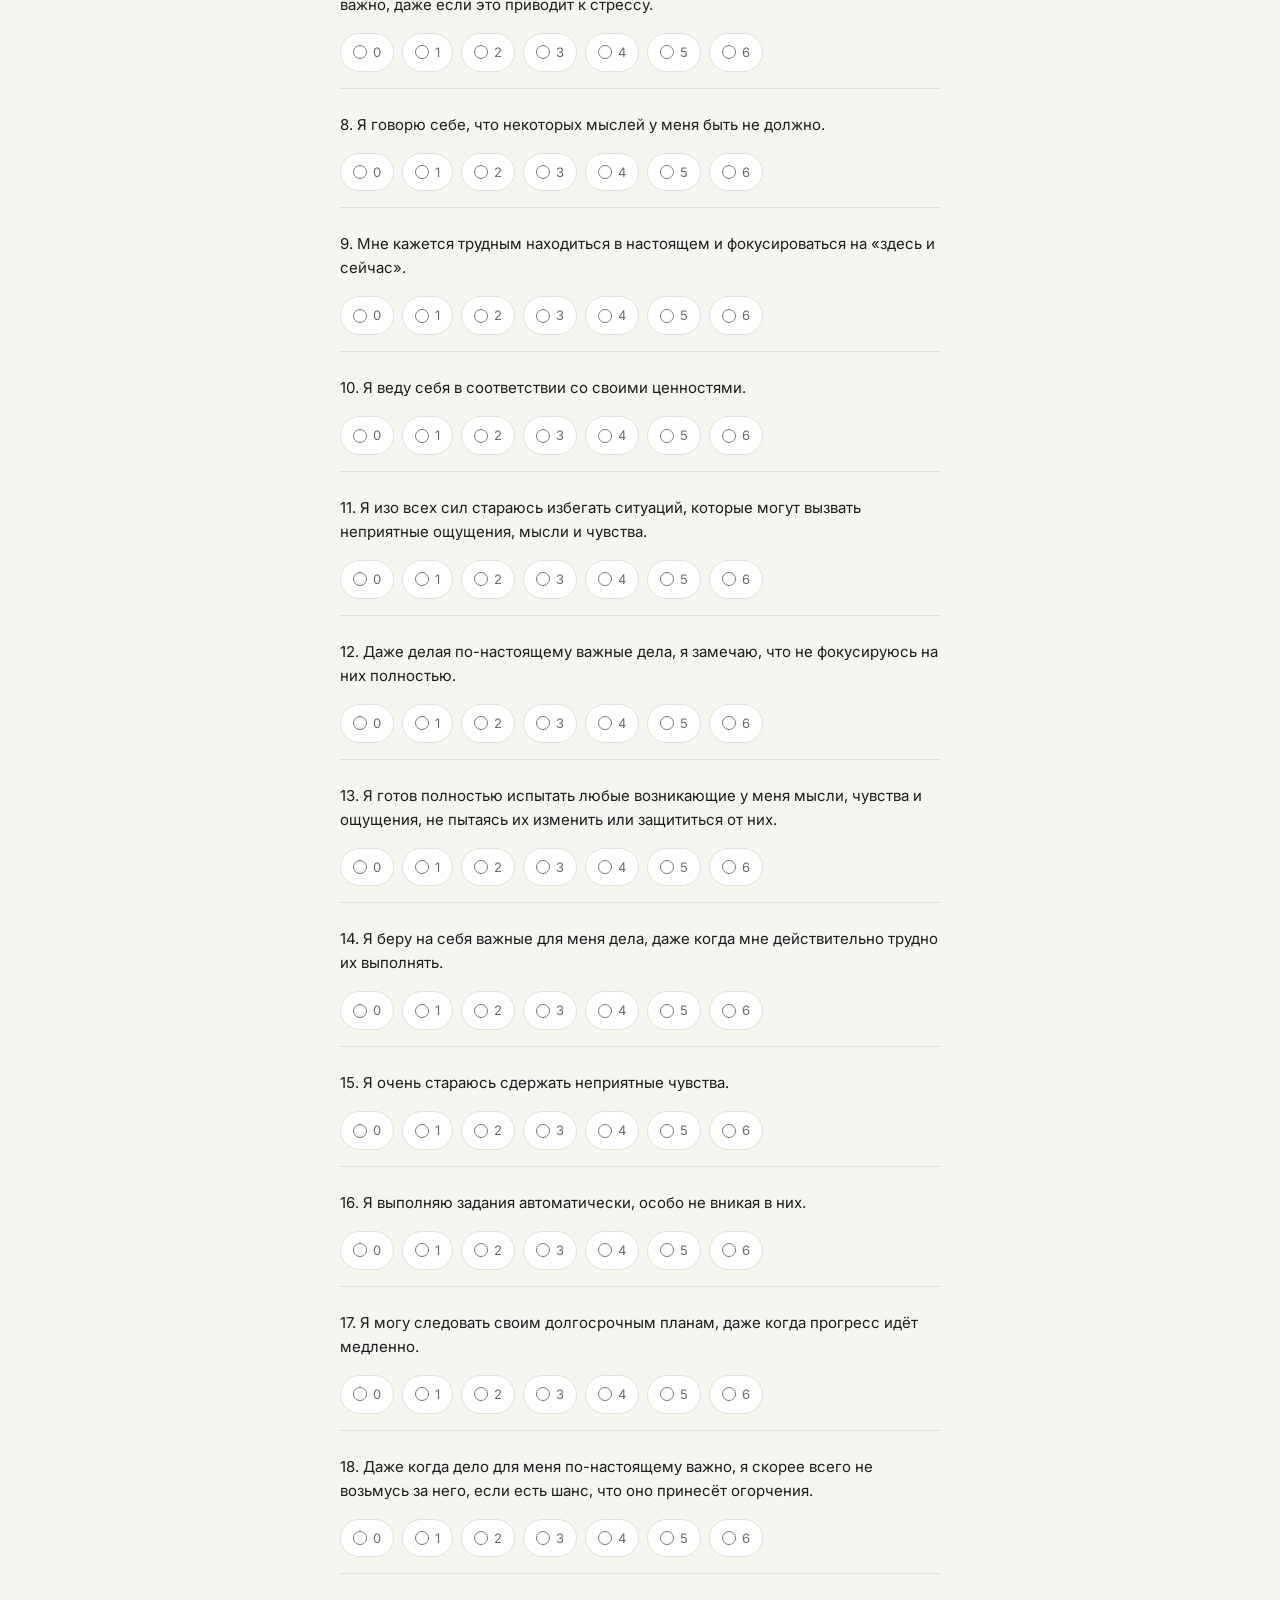
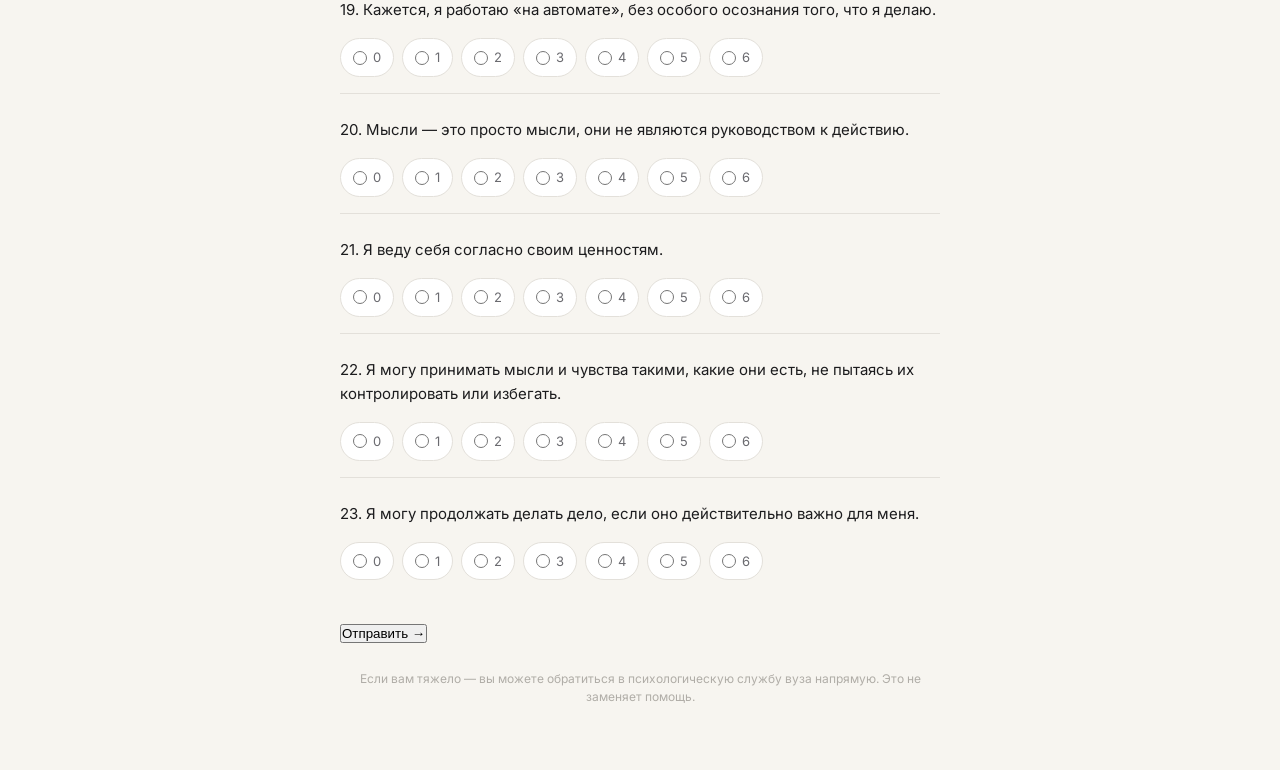
==== commit a421a54f: "Update index.html" ====
--- a/index.html
+++ b/index.html
@@ -13,28 +13,29 @@
 
   <main class="page">
 
-    <!-- Подсказка над формой -->
+    <!-- Подсказка сверху -->
     <p class="top-hint">Заполните 3 коротких шага — это займёт около минуты</p>
 
     <!-- Шапка -->
     <header class="page-header">
       <p class="eyebrow">Психологическая служба · Исследование</p>
       <h1 class="display">Как студенты<br>говорят о своих<br>трудностях</h1>
+      <p class="lede">Это не заявка и не запись. Это исследование о том, как студенты формулируют свои трудности. Анонимно. Без оценки.</p>
     </header>
 
-    <!-- ОРИЕНТИР: индикатор шагов -->
-    <div class="steps-indicator" role="navigation" aria-label="Навигация по шагам">
-      <button type="button" class="step-dot is-active" data-goto="0" aria-current="step" aria-label="Шаг 1 — Контакты">
+    <!-- ОРИЕНТИР: индикатор секций -->
+    <div class="steps-indicator" role="navigation" aria-label="Навигация по секциям">
+      <button type="button" class="step-dot is-active" data-goto="0" aria-current="step" aria-label="Секция 1 — Контакты">
         <span class="step-dot-num">1</span>
         <span class="step-dot-label">Контакты</span>
       </button>
       <span class="step-dot-line" aria-hidden="true"></span>
-      <button type="button" class="step-dot" data-goto="1" aria-label="Шаг 2 — Тема обращения">
+      <button type="button" class="step-dot" data-goto="1" aria-label="Секция 2 — Тема обращения">
         <span class="step-dot-num">2</span>
         <span class="step-dot-label">Тема</span>
       </button>
       <span class="step-dot-line" aria-hidden="true"></span>
-      <button type="button" class="step-dot" data-goto="2" aria-label="Шаг 3 — Детали">
+      <button type="button" class="step-dot" data-goto="2" aria-label="Секция 3 — Детали">
         <span class="step-dot-num">3</span>
         <span class="step-dot-label">Детали</span>
       </button>
@@ -45,18 +46,16 @@
       <div class="progress-bar" id="progressBar"></div>
     </div>
 
-    <!-- aria-live для смены шага -->
+    <!-- aria-live -->
     <p class="sr-only" aria-live="polite" id="stepAnnounce"></p>
 
     <form id="surveyForm" class="form" novalidate>
 
-      <!-- ============================================
-           ШАГ 1 — КОНТАКТЫ
-           ============================================ -->
-      <section class="step is-active" data-step="0" aria-labelledby="step1Title">
-        <div class="step-head">
-          <span class="step-num">[ 01 ]</span>
-          <h2 class="step-title" id="step1Title" tabindex="-1">Контакты</h2>
+      <!-- 01 -->
+      <section class="section is-visible" data-section data-index="0" aria-labelledby="sec1Title">
+        <div class="section-head">
+          <span class="section-num">01</span>
+          <h2 class="section-title" id="sec1Title" tabindex="-1">Контакты</h2>
         </div>
 
         <label class="check">
@@ -66,7 +65,7 @@
         </label>
 
         <div class="field">
-          <label class="label" for="gender">Пол</label>
+          <label for="gender" class="label">Пол</label>
           <select id="gender" name="gender">
             <option value="">Выберите...</option>
             <option value="male">М</option>
@@ -74,15 +73,15 @@
           </select>
         </div>
         <div class="field">
-          <label class="label" for="age">Возраст</label>
+          <label for="age" class="label">Возраст</label>
           <input type="number" id="age" name="age" min="16" max="60" placeholder="Лет">
         </div>
         <div class="field">
-          <label class="label" for="course">Курс</label>
+          <label for="course" class="label">Курс</label>
           <input type="number" id="course" name="course" min="1" max="6" placeholder="Курс">
         </div>
         <div class="field">
-          <label class="label" for="direction">Направление подготовки</label>
+          <label for="direction" class="label">Направление подготовки</label>
           <select id="direction" name="direction">
             <option value="">Выберите...</option>
             <option value="humanities">Гуманитарное</option>
@@ -91,7 +90,7 @@
           </select>
         </div>
         <div class="field">
-          <label class="label" for="prev_experience">Ранее обращались к психологу</label>
+          <label for="prev_experience" class="label">Ранее обращались к психологу</label>
           <select id="prev_experience" name="prev_experience">
             <option value="">Выберите...</option>
             <option value="yes">Да</option>
@@ -99,22 +98,16 @@
           </select>
         </div>
         <div class="field">
-          <label class="label" for="email">Email для обратной связи (необязательно)</label>
+          <label for="email" class="label">Email для обратной связи (необязательно)</label>
           <input type="email" id="email" name="email" placeholder="example@mail.ru" inputmode="email" autocomplete="email">
         </div>
-
-        <div class="nav-buttons">
-          <button type="button" class="btn-next" data-next>Далее →</button>
-        </div>
       </section>
 
-      <!-- ============================================
-           ШАГ 2 — ТЕМА ОБРАЩЕНИЯ
-           ============================================ -->
-      <section class="step" data-step="1" aria-labelledby="step2Title" hidden>
-        <div class="step-head">
-          <span class="step-num">[ 02 ]</span>
-          <h2 class="step-title" id="step2Title" tabindex="-1">Тема обращения</h2>
+      <!-- 02 -->
+      <section class="section" data-section data-index="1" aria-labelledby="sec2Title">
+        <div class="section-head">
+          <span class="section-num">02</span>
+          <h2 class="section-title" id="sec2Title" tabindex="-1">Тема обращения</h2>
         </div>
 
         <p class="hint">Если бы вы решили обратиться в психологическую службу вуза, как бы вы начали разговор с психологом? Что бы вы сказали в первые 2–3 минуты?</p>
@@ -235,20 +228,13 @@
 
         <p class="hint">Насколько каждое утверждение соответствует вам? (1 — совершенно не согласен(на), 5 — полностью согласен(на))</p>
         <div id="barriers-container"></div>
-
-        <div class="nav-buttons">
-          <button type="button" class="btn-prev" data-prev>← Назад</button>
-          <button type="button" class="btn-next" data-next>Далее →</button>
-        </div>
       </section>
 
-      <!-- ============================================
-           ШАГ 3 — ДЕТАЛИ
-           ============================================ -->
-      <section class="step" data-step="2" aria-labelledby="step3Title" hidden>
-        <div class="step-head">
-          <span class="step-num">[ 03 ]</span>
-          <h2 class="step-title" id="step3Title" tabindex="-1">Детали</h2>
+      <!-- 03 -->
+      <section class="section" data-section data-index="2" aria-labelledby="sec3Title">
+        <div class="section-head">
+          <span class="section-num">03</span>
+          <h2 class="section-title" id="sec3Title" tabindex="-1">Детали</h2>
         </div>
 
         <p class="hint">Внимательно прочитайте каждое утверждение и оцените, насколько оно про вас. Выберите один вариант.</p>
@@ -256,16 +242,17 @@
 
         <p class="hint">Оцените, насколько каждое утверждение описывает вас, по шкале от 0 до 6.</p>
         <div id="compact-container"></div>
-
-        <div class="nav-buttons">
-          <button type="button" class="btn-prev" data-prev>← Назад</button>
-          <button type="submit" class="btn-submit">Отправить</button>
-        </div>
       </section>
 
+      <!-- Кнопка -->
+      <button type="submit" class="submit">
+        <span>Отправить</span>
+        <span class="submit-arrow" aria-hidden="true">→</span>
+      </button>
+
+      <p class="footnote">Если вам тяжело — вы можете обратиться в психологическую службу вуза напрямую. Это не заменяет помощь.</p>
+
     </form>
-
-    <p class="footnote">Если вам тяжело — вы можете обратиться в психологическую службу вуза напрямую. Это не заменяет помощь.</p>
   </main>
 
   <script src="script.js"></script>
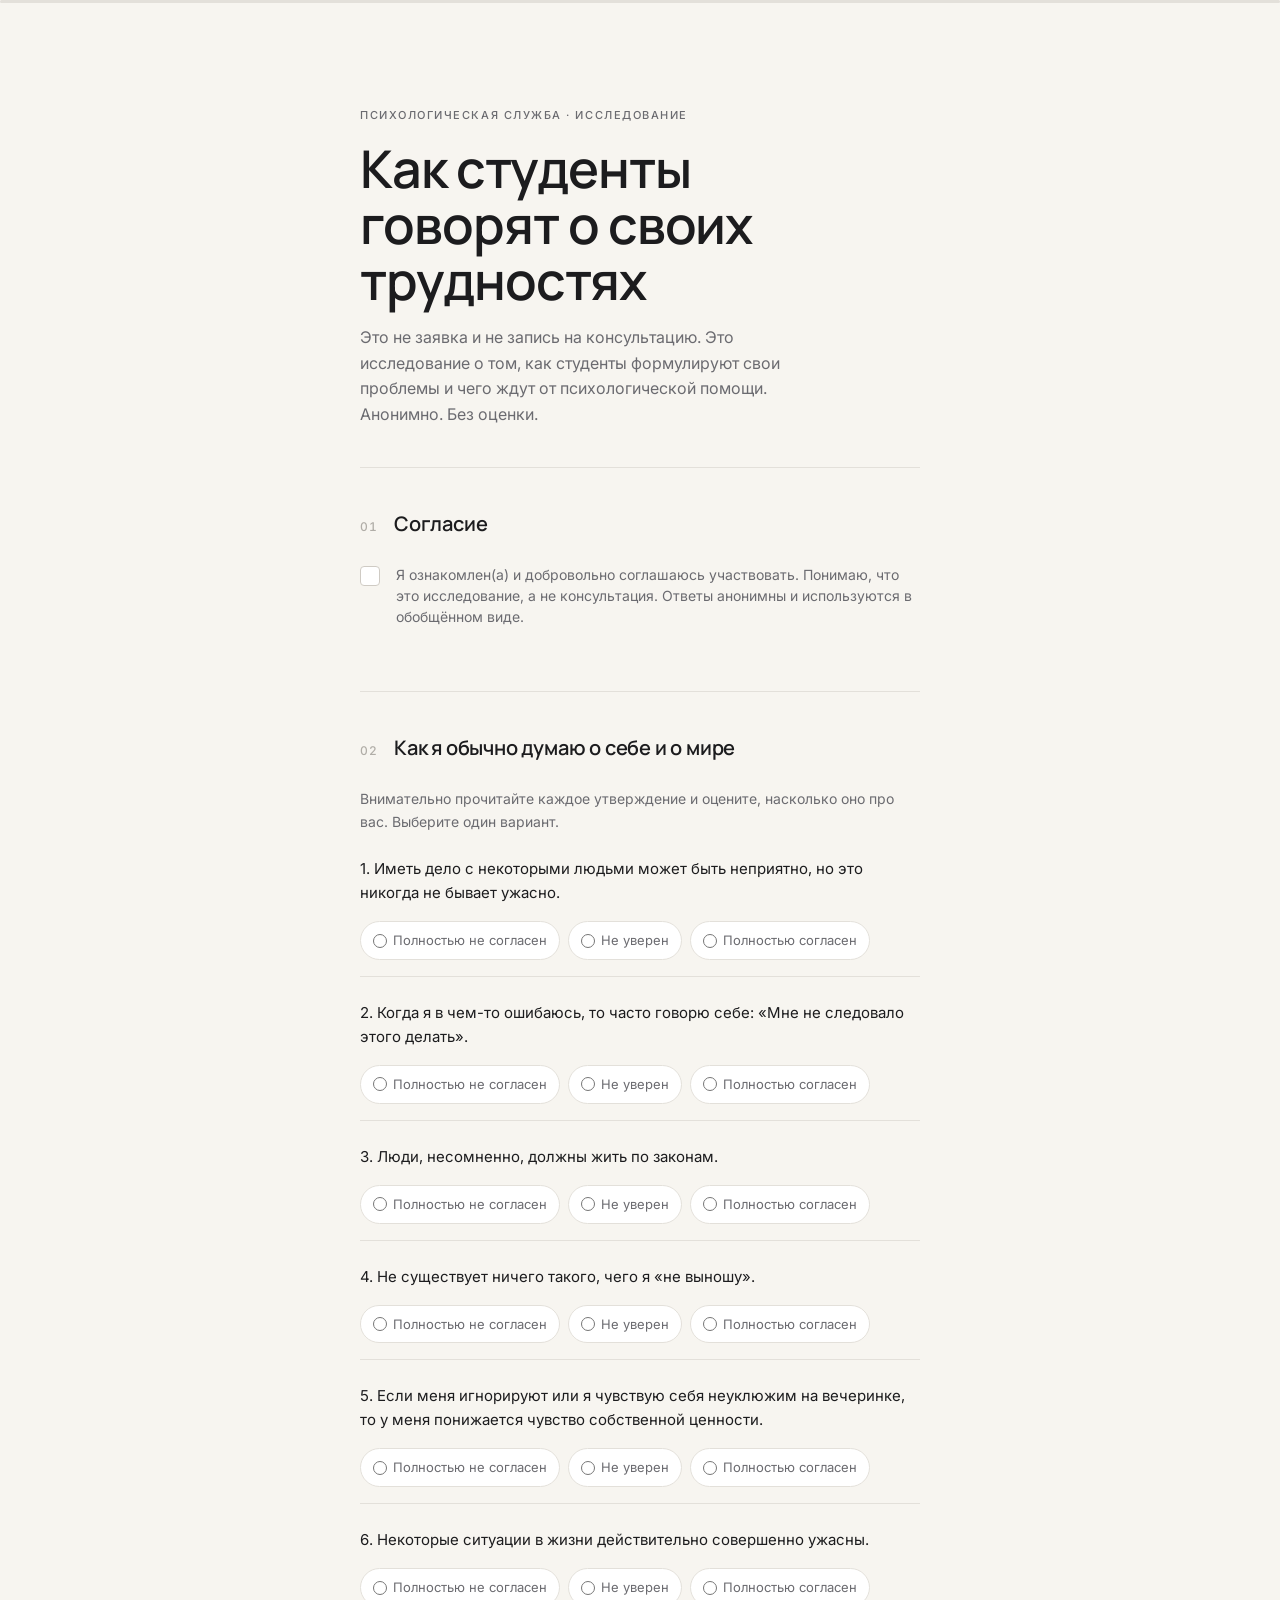
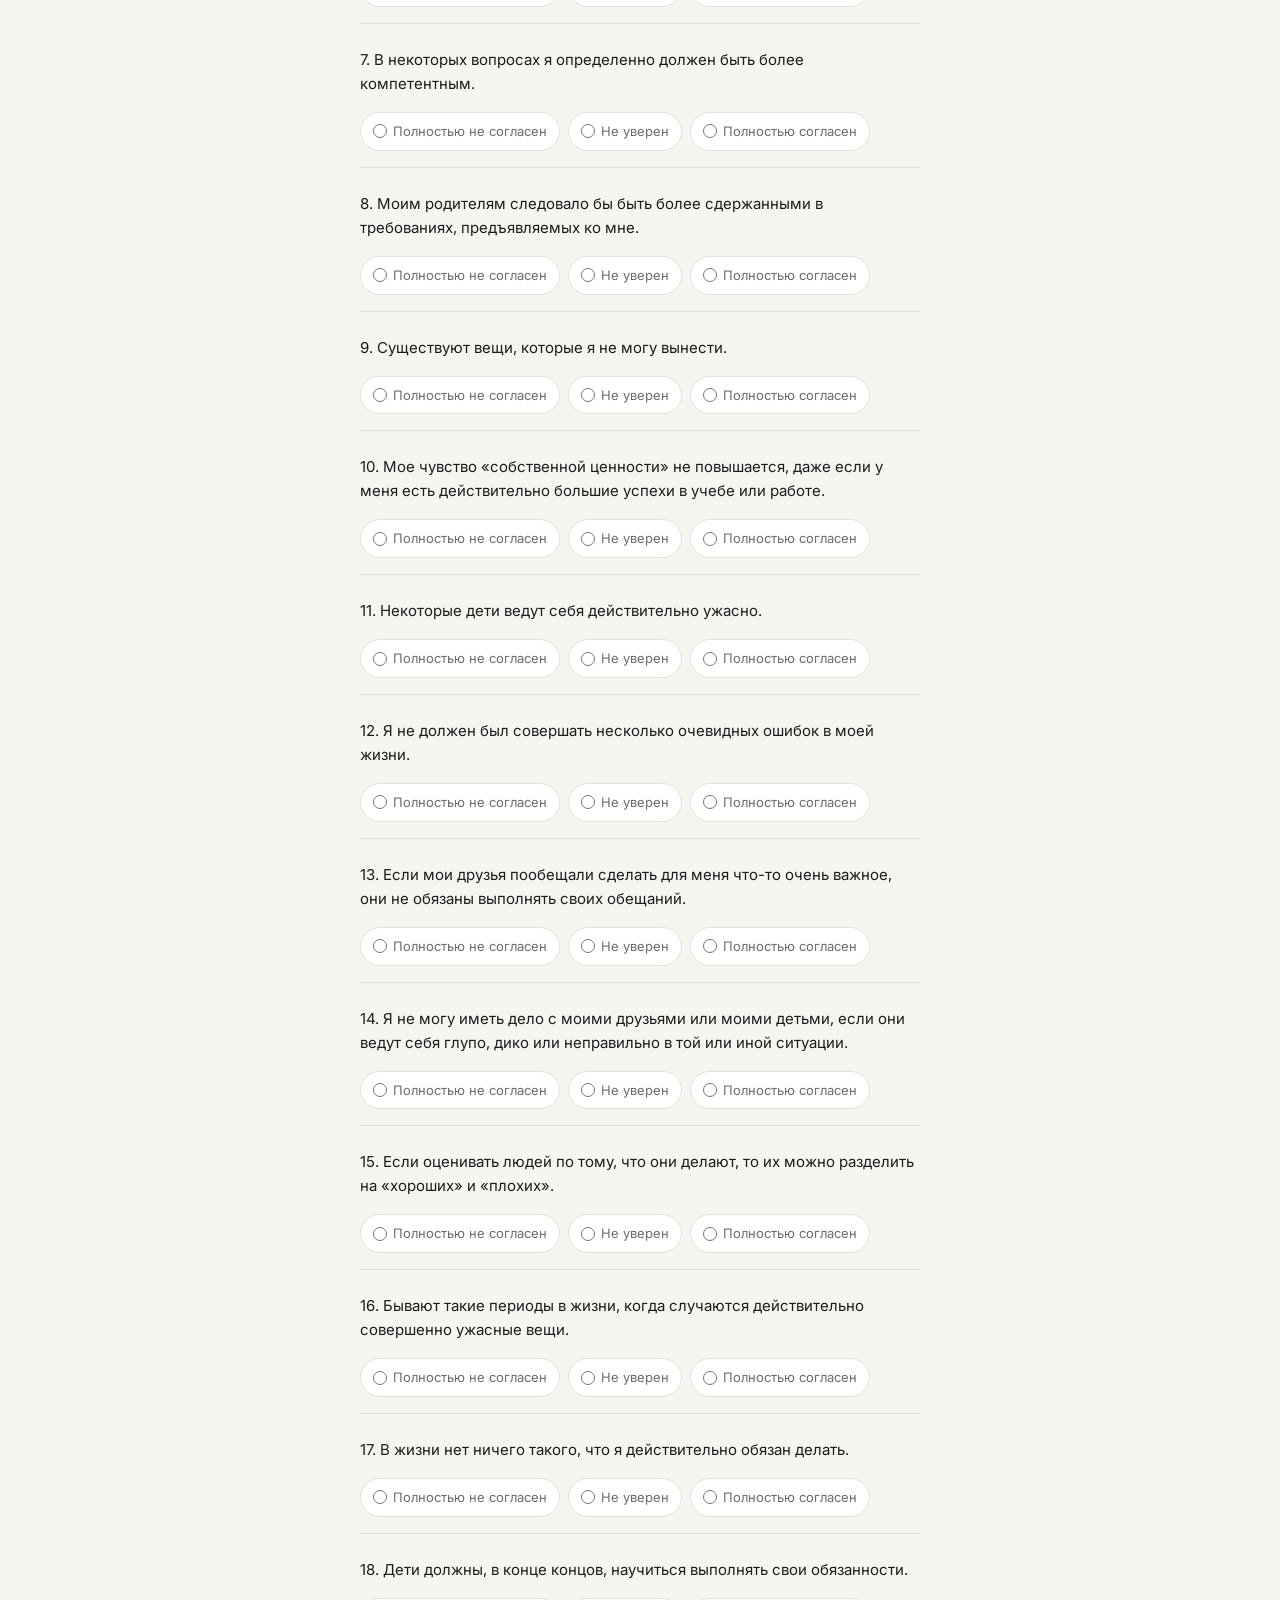
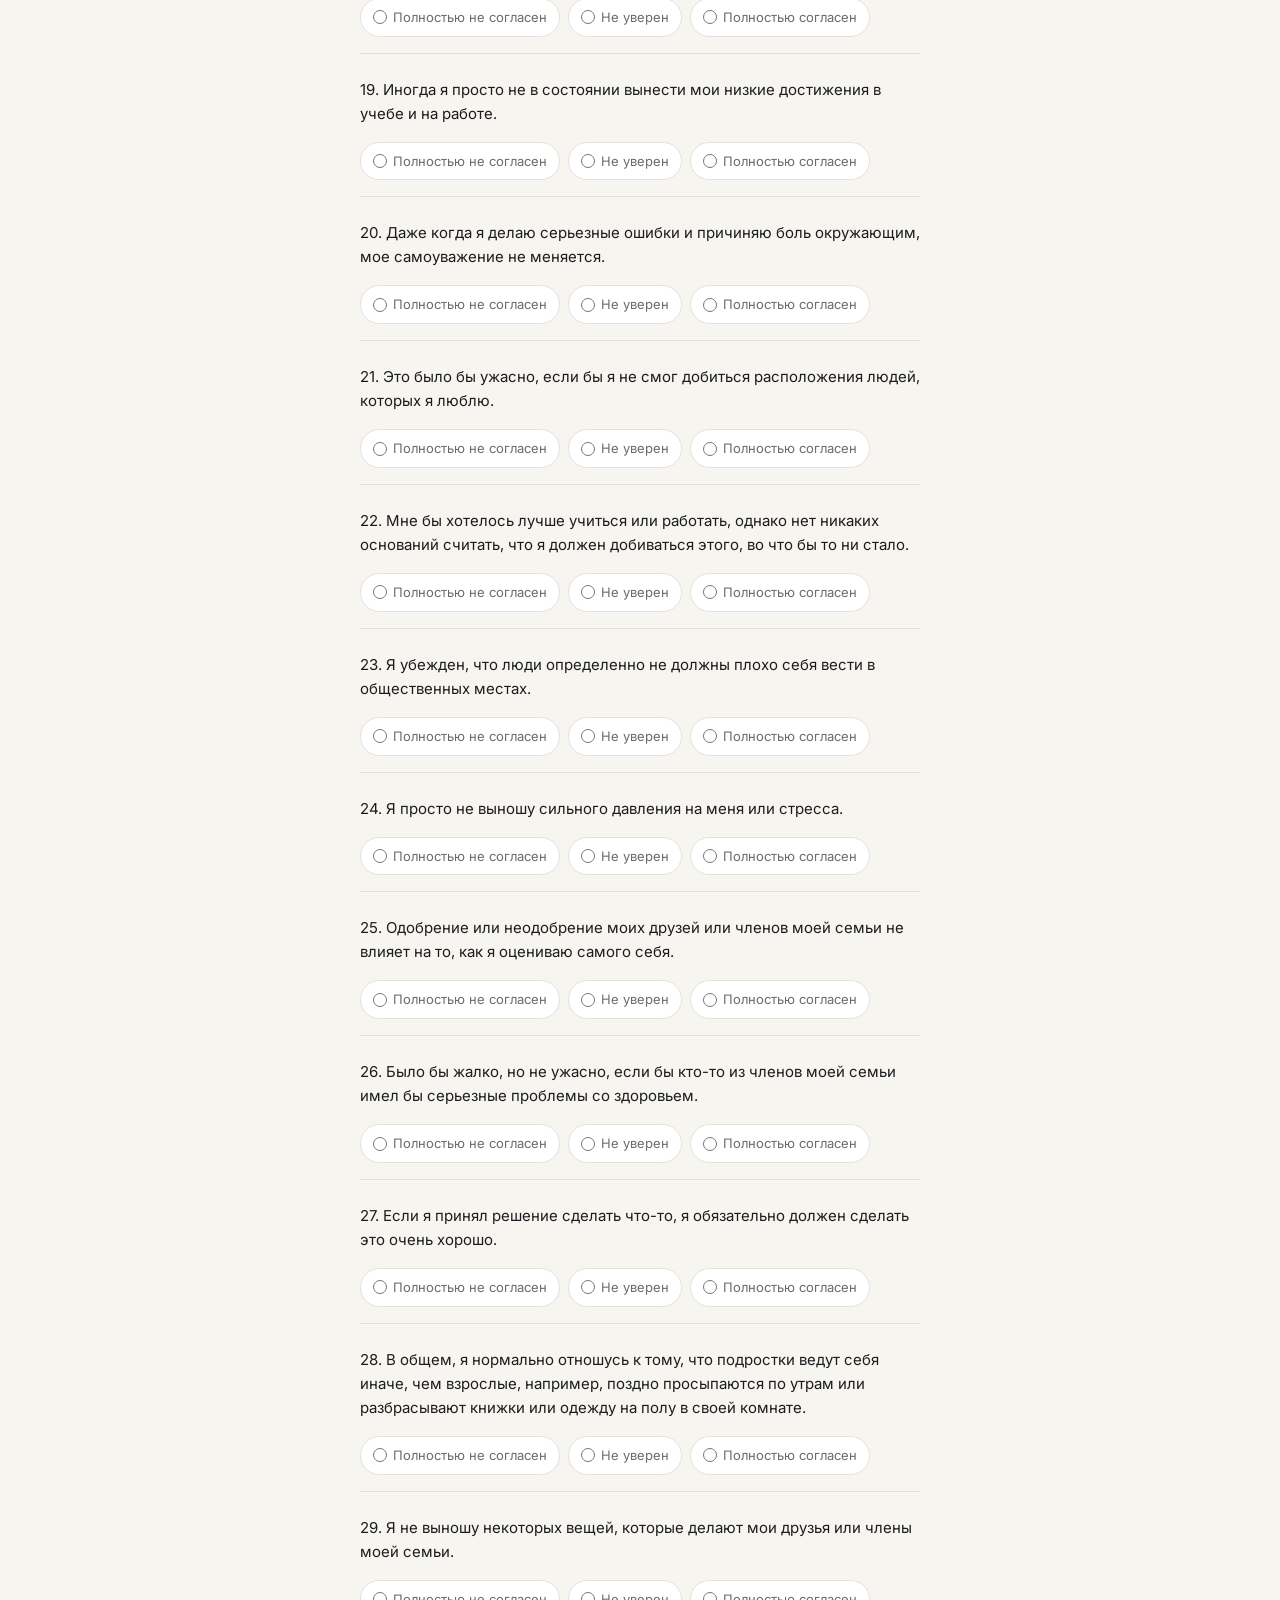
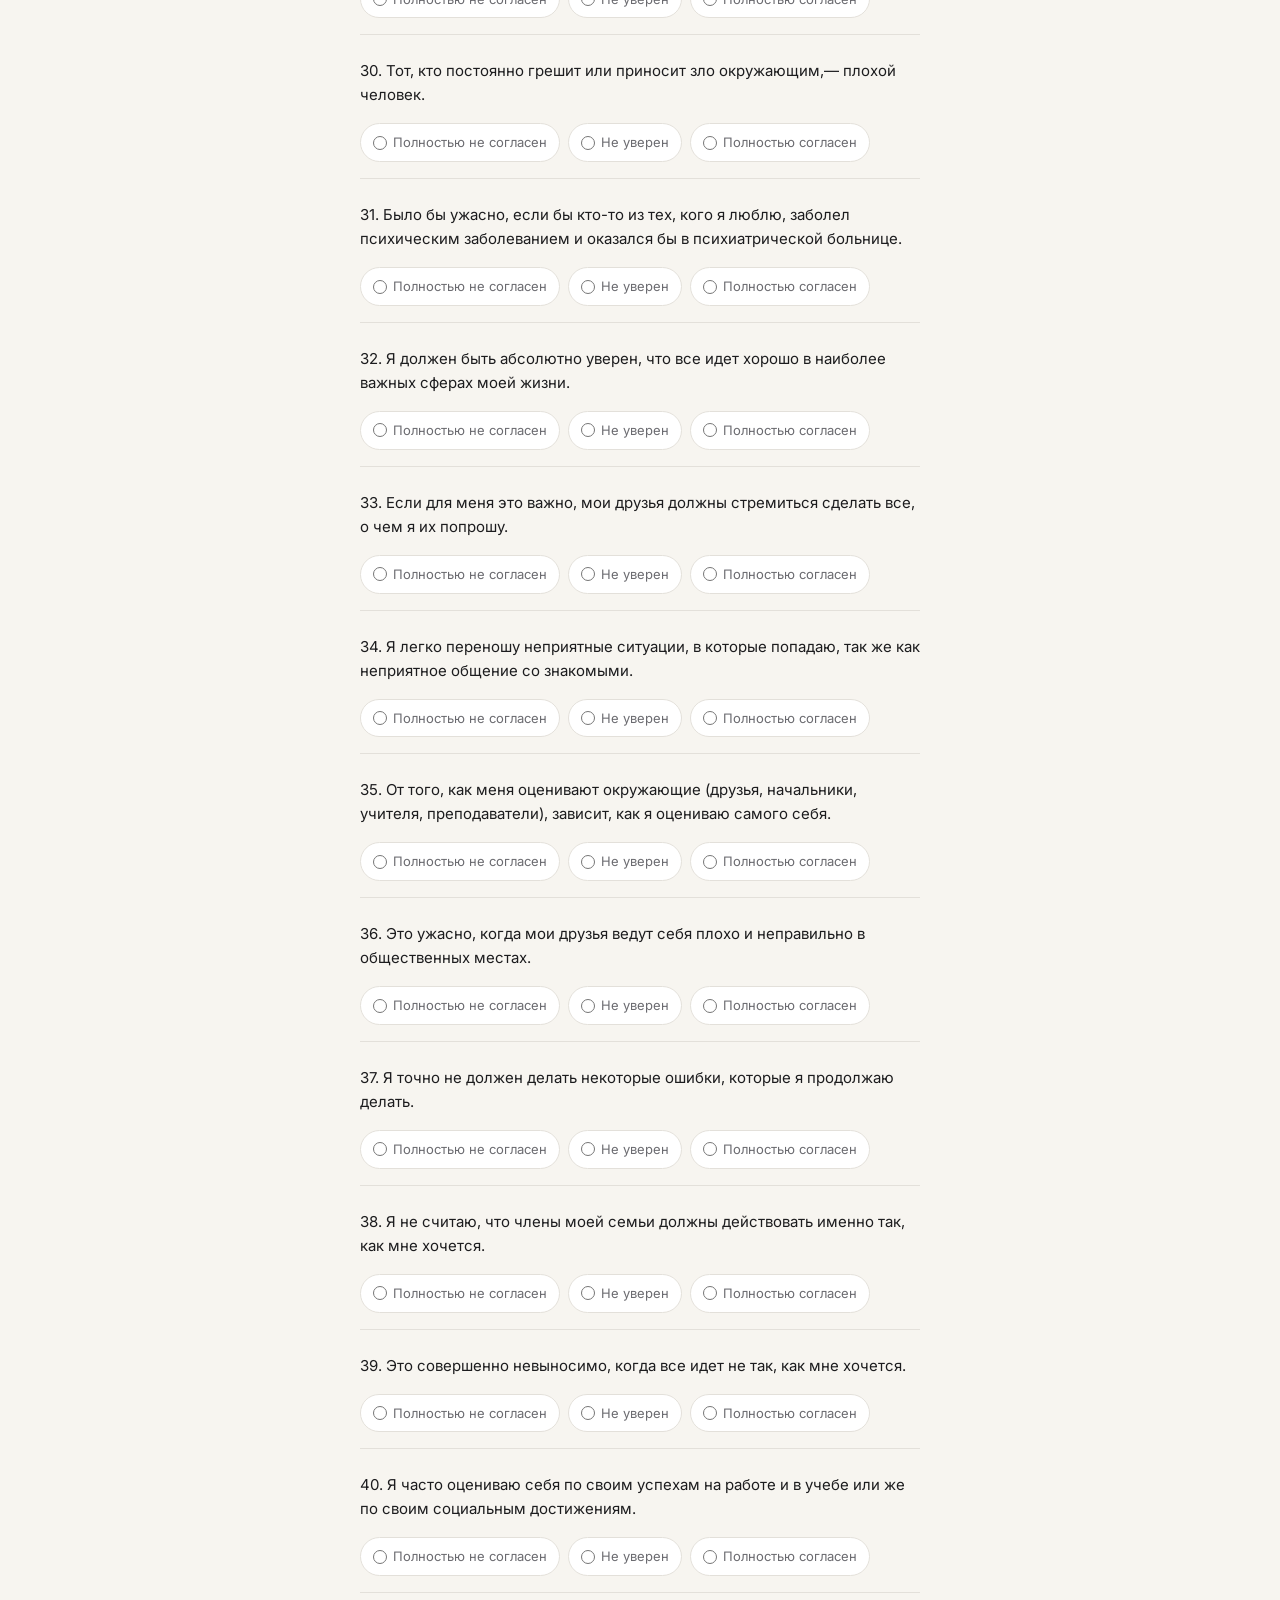
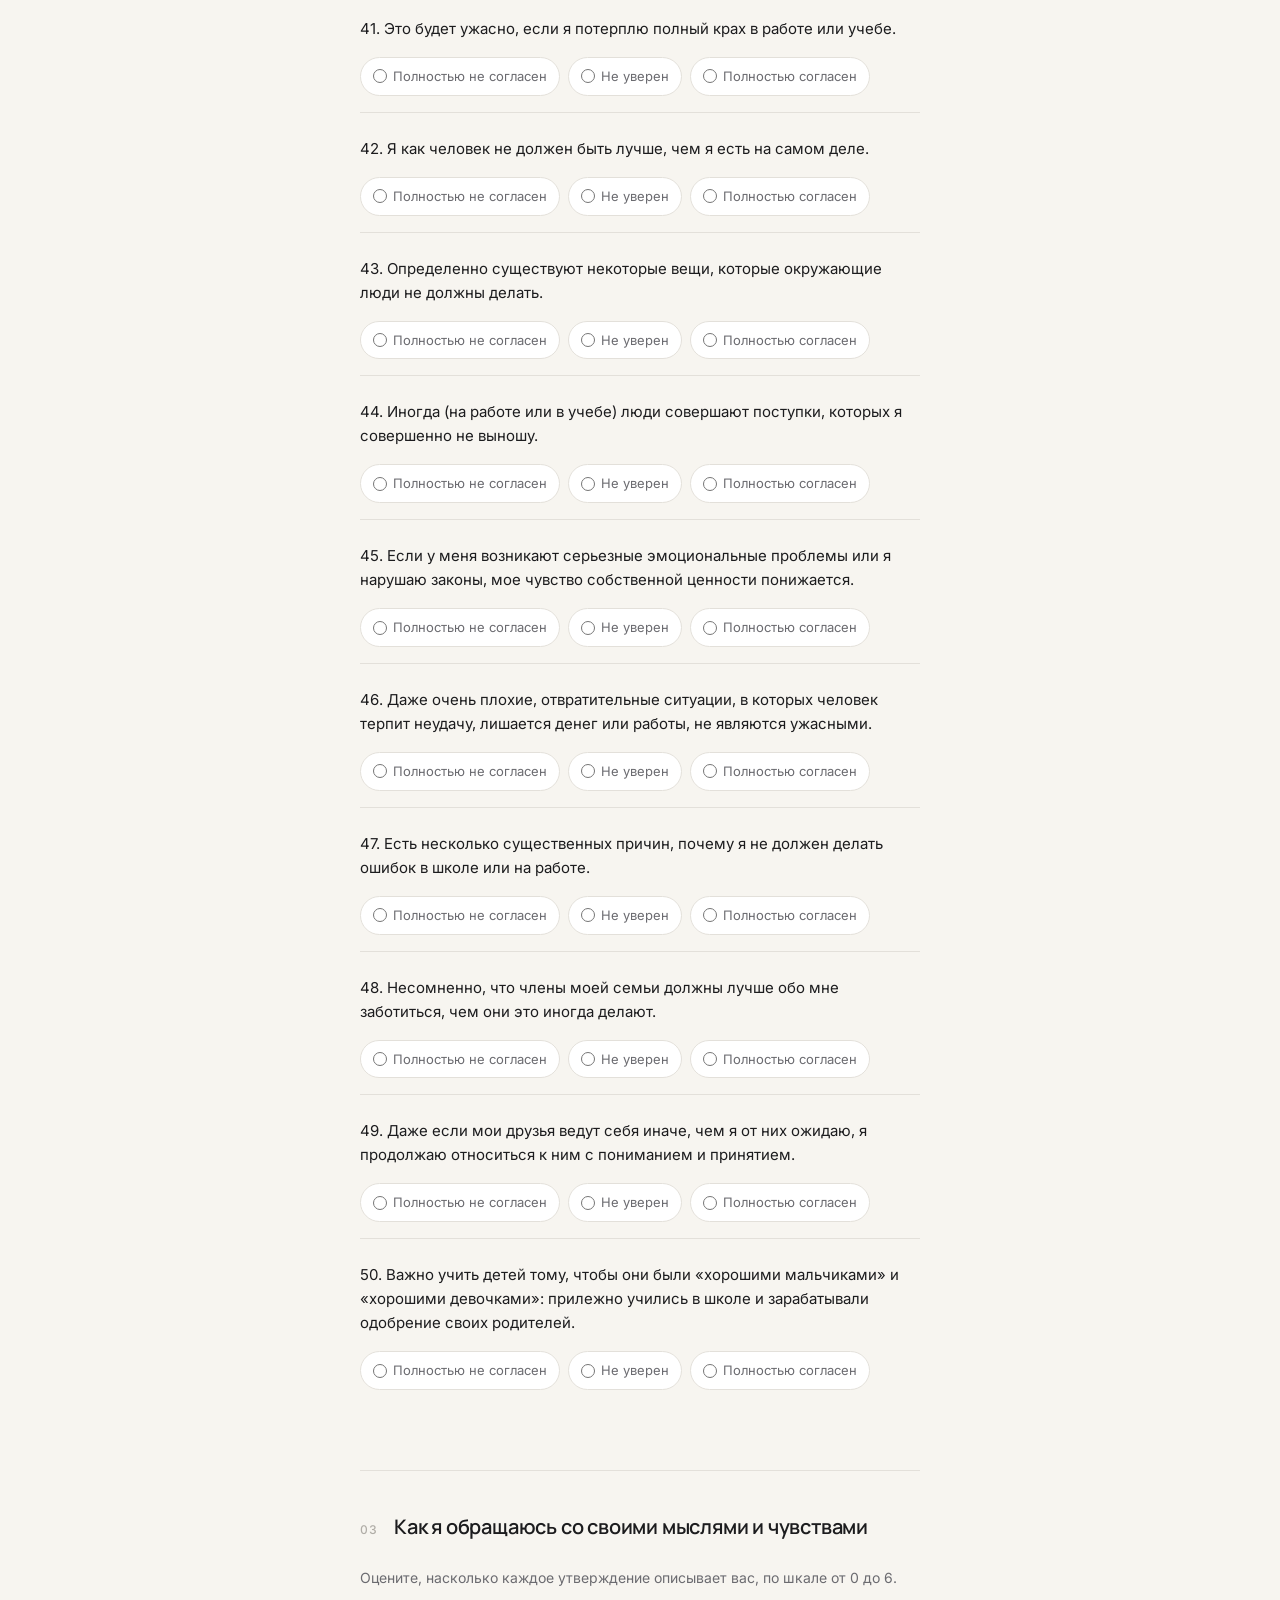
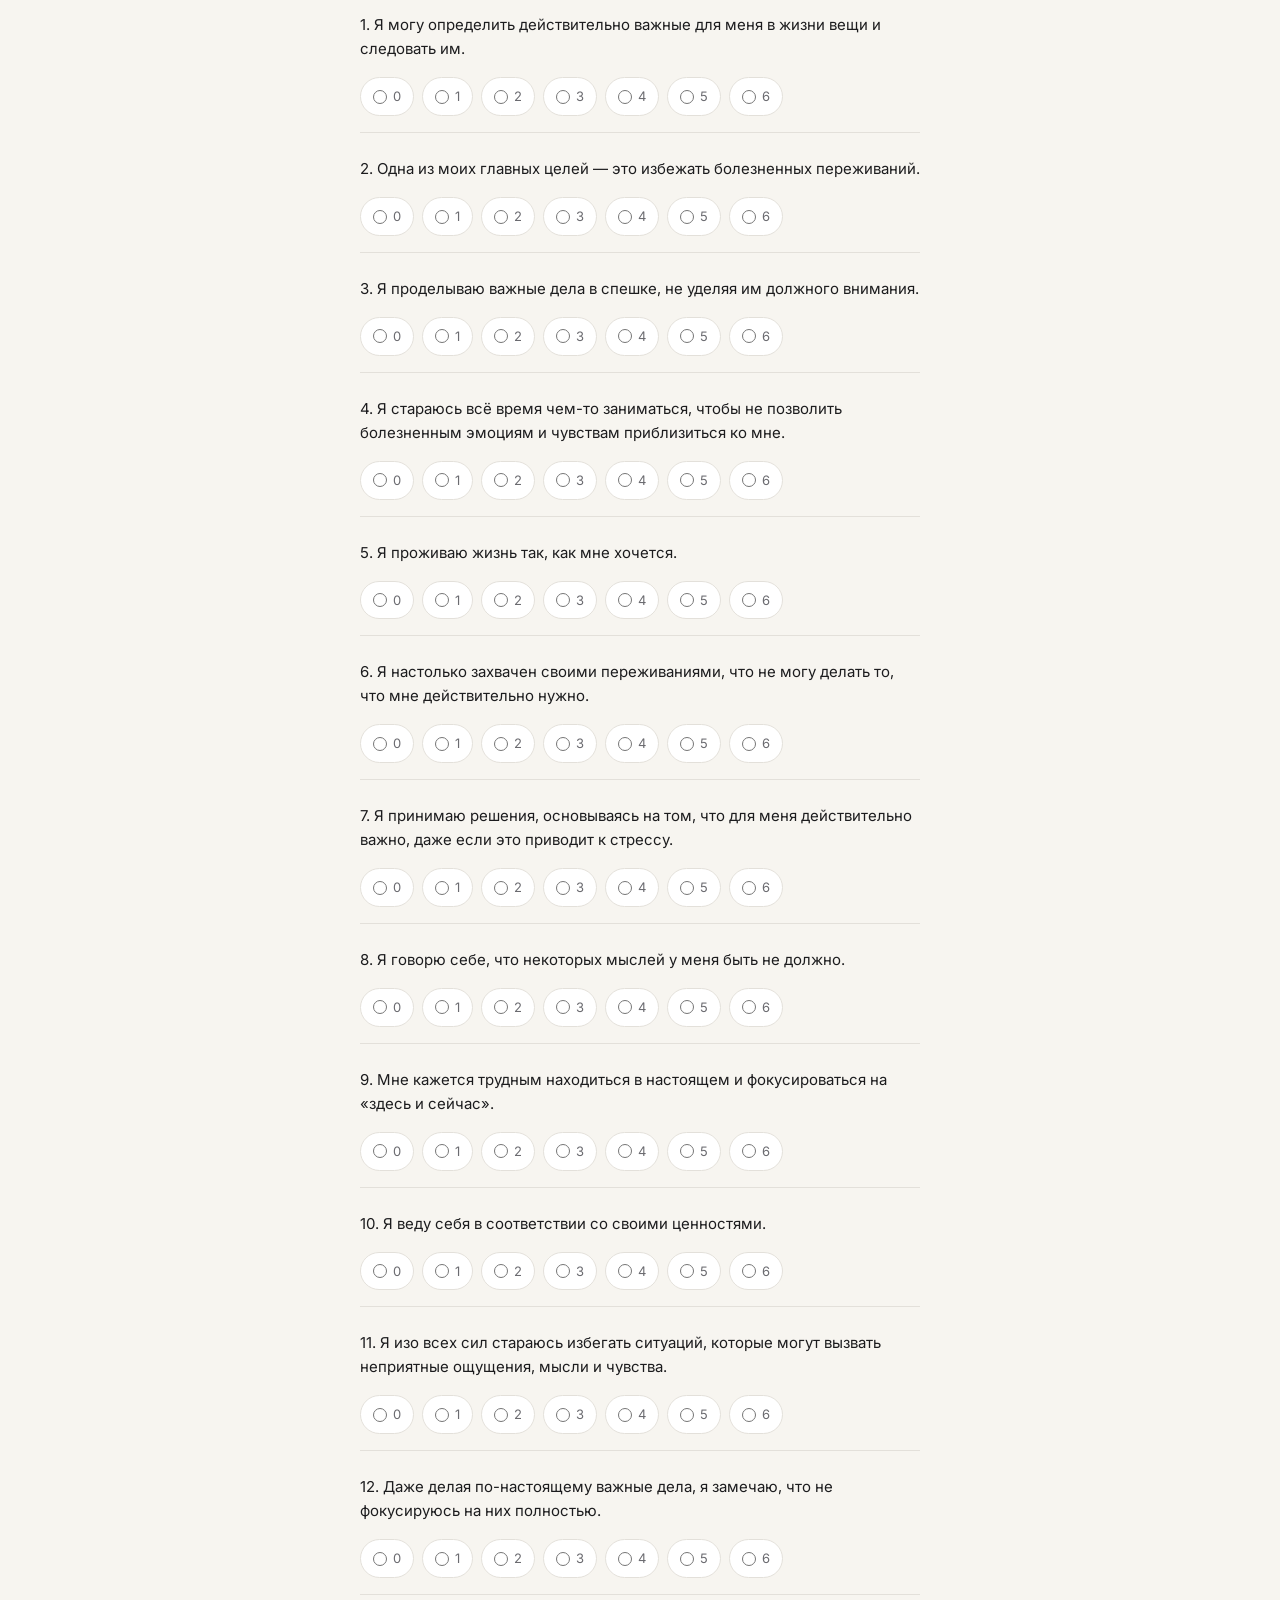
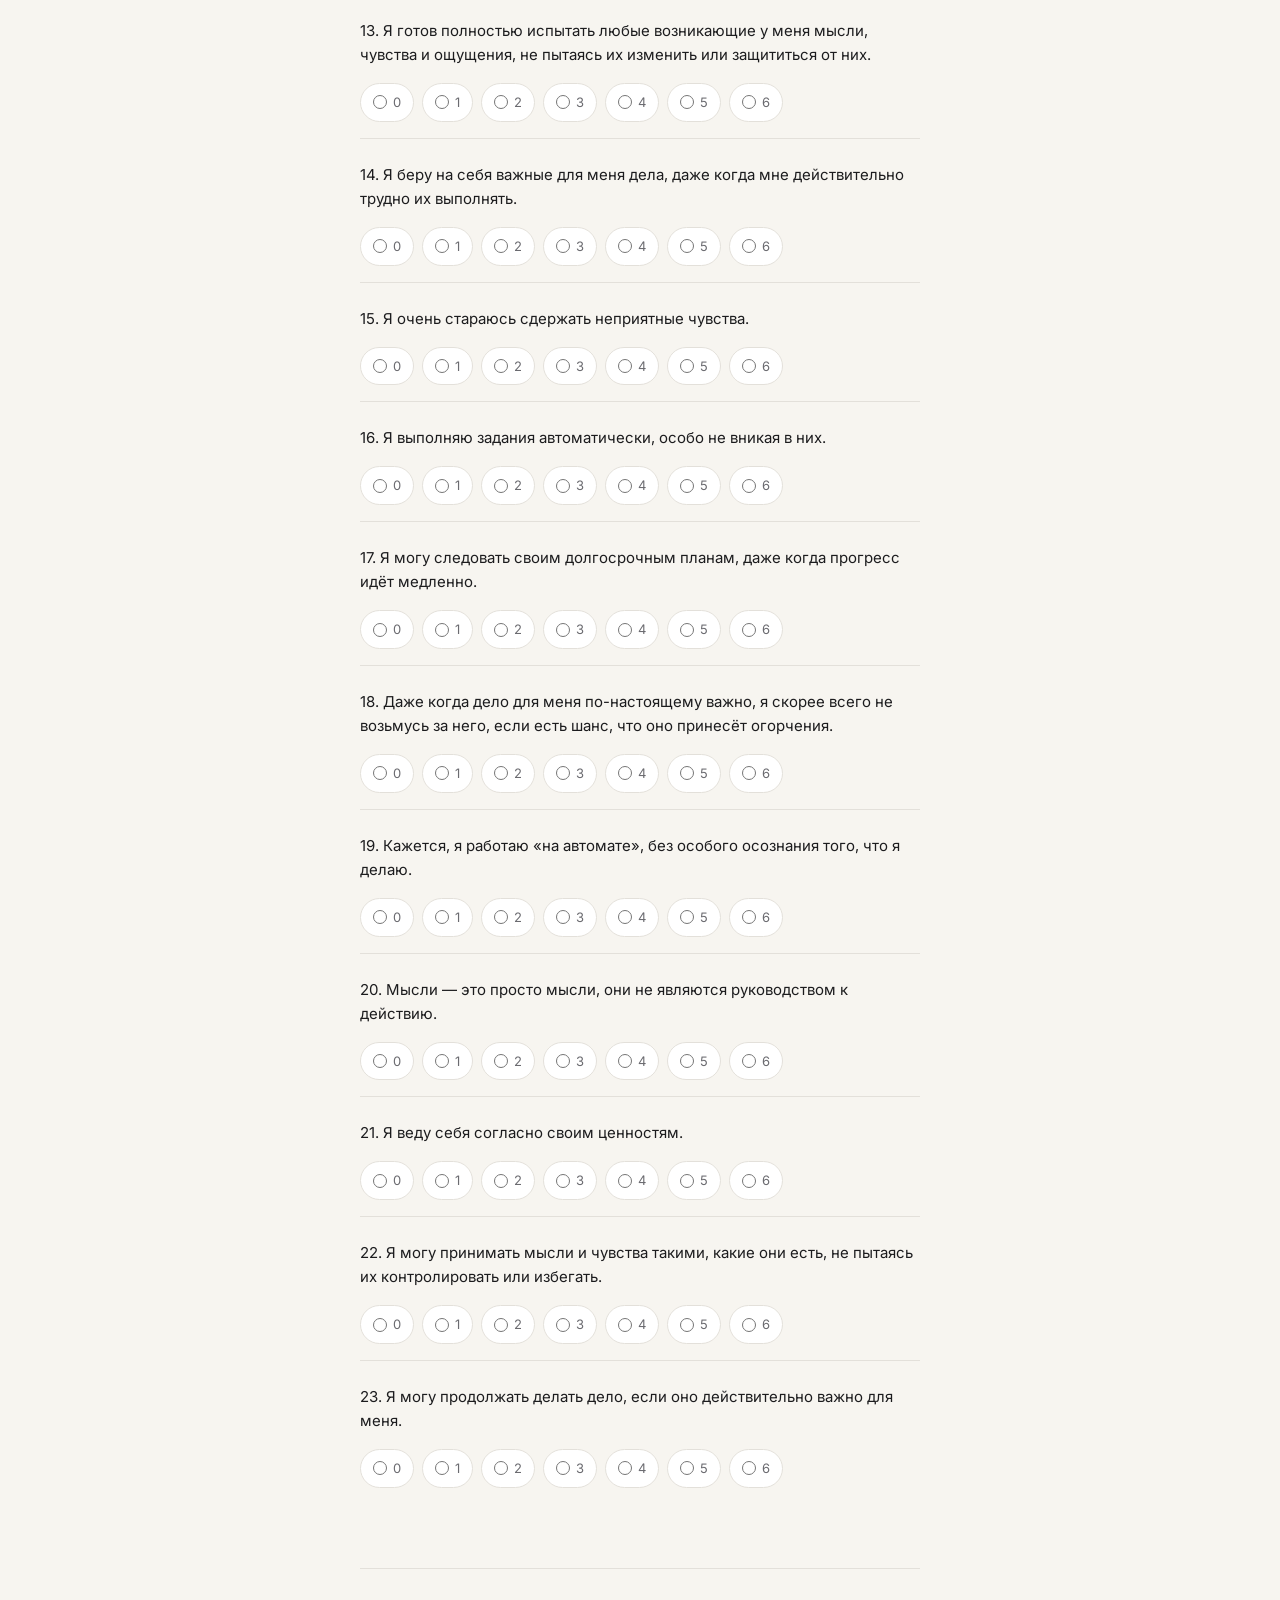
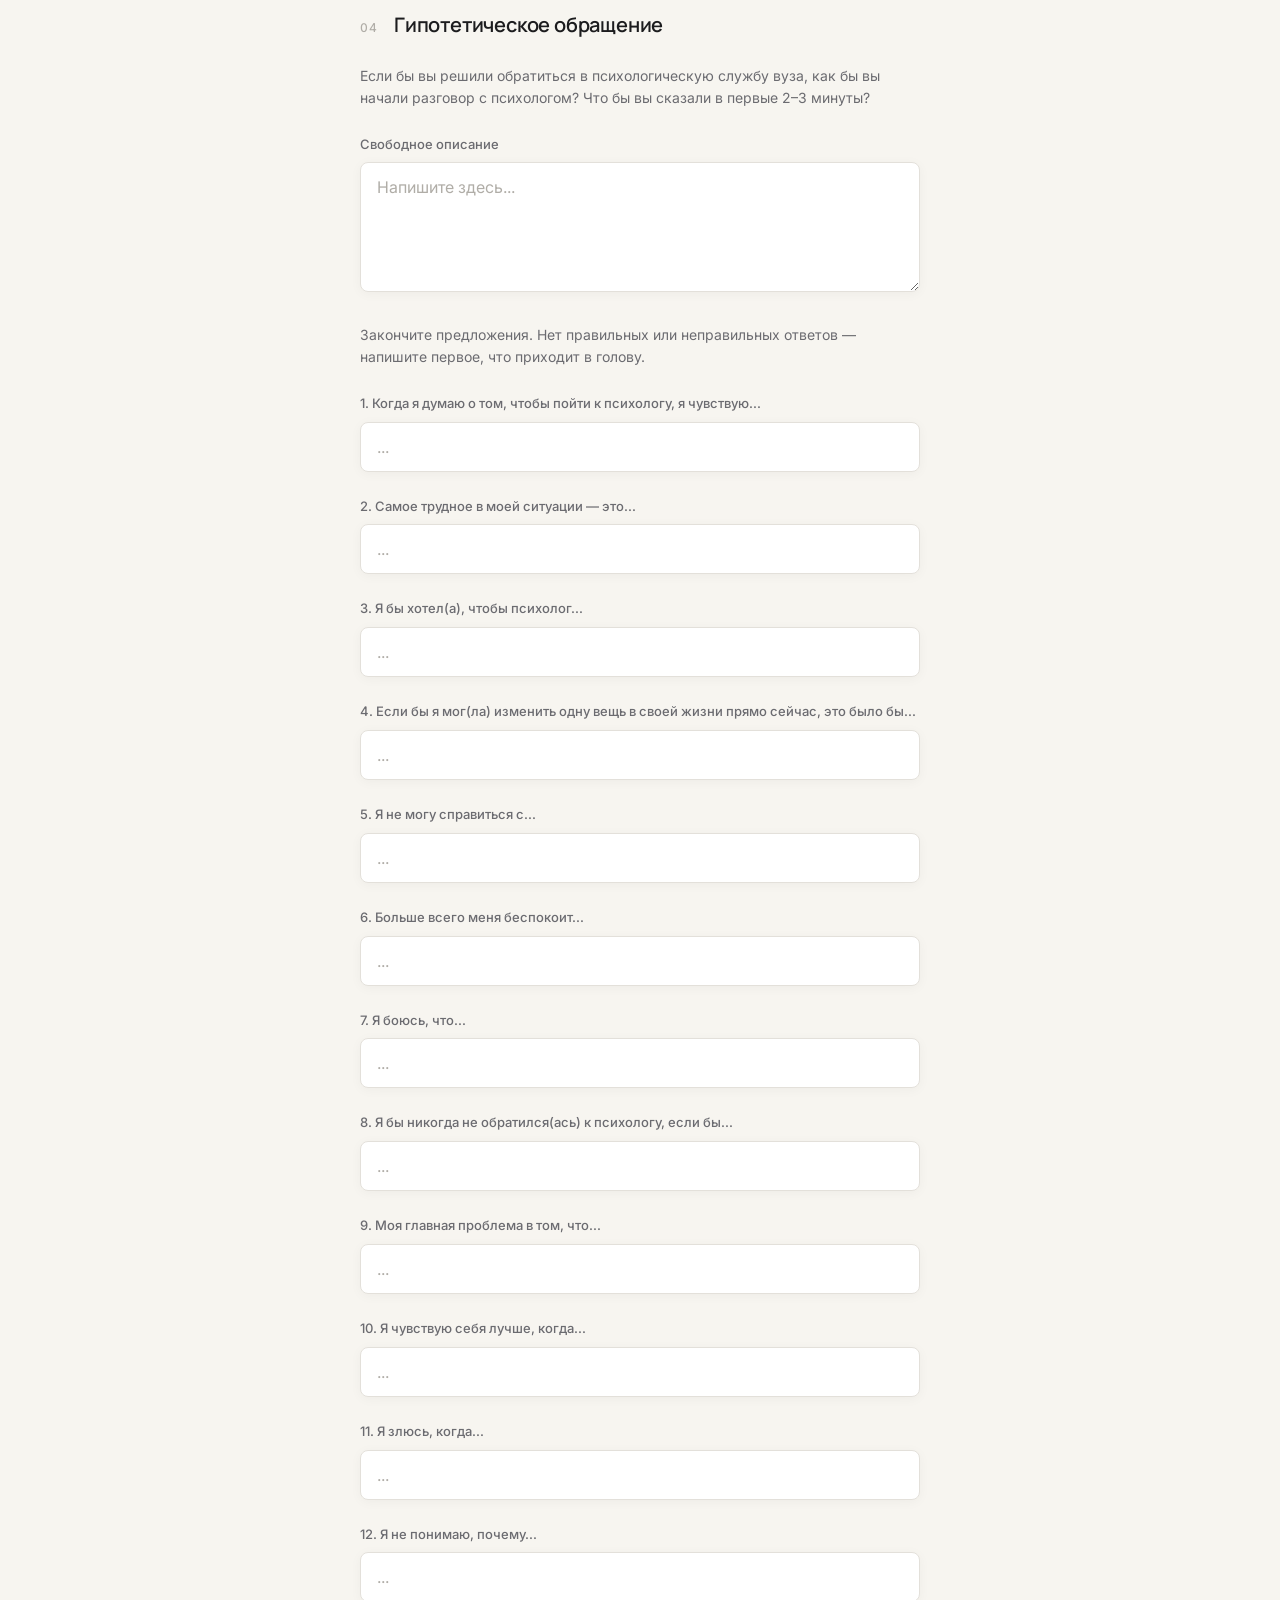
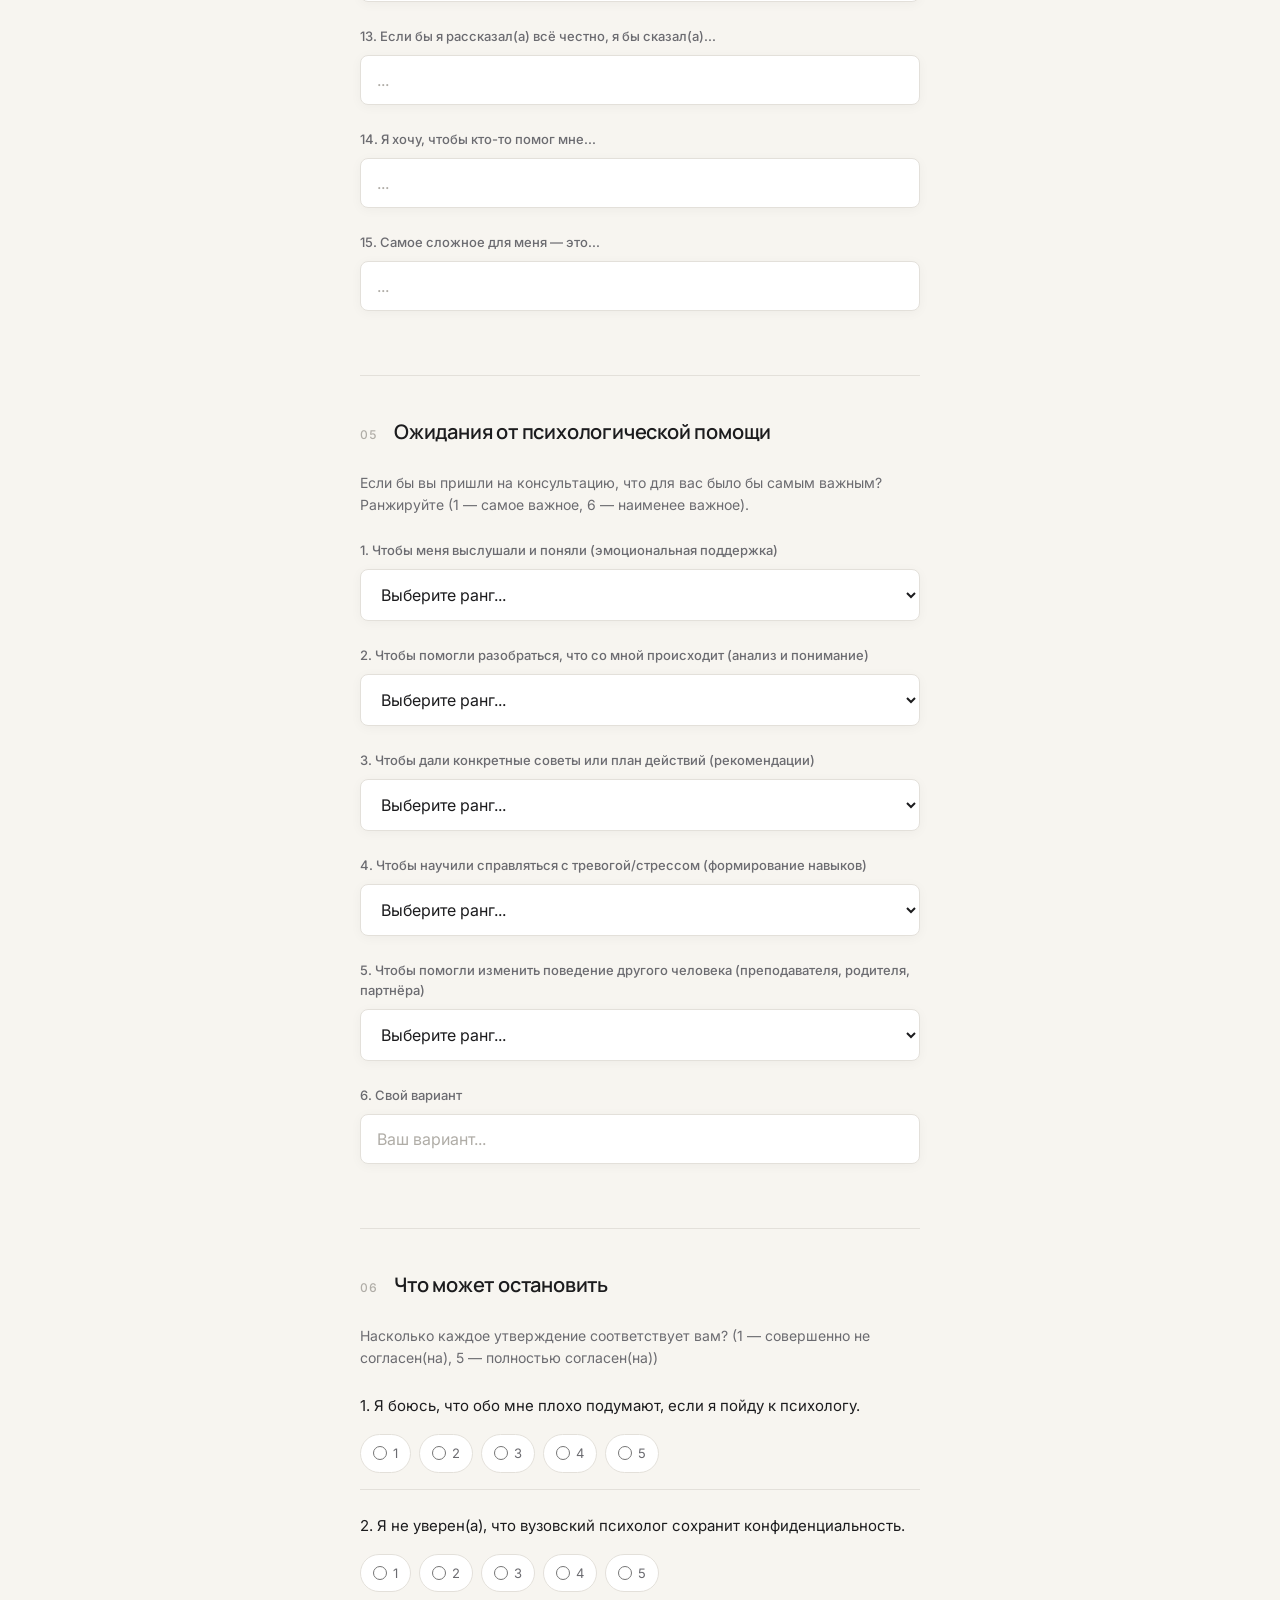
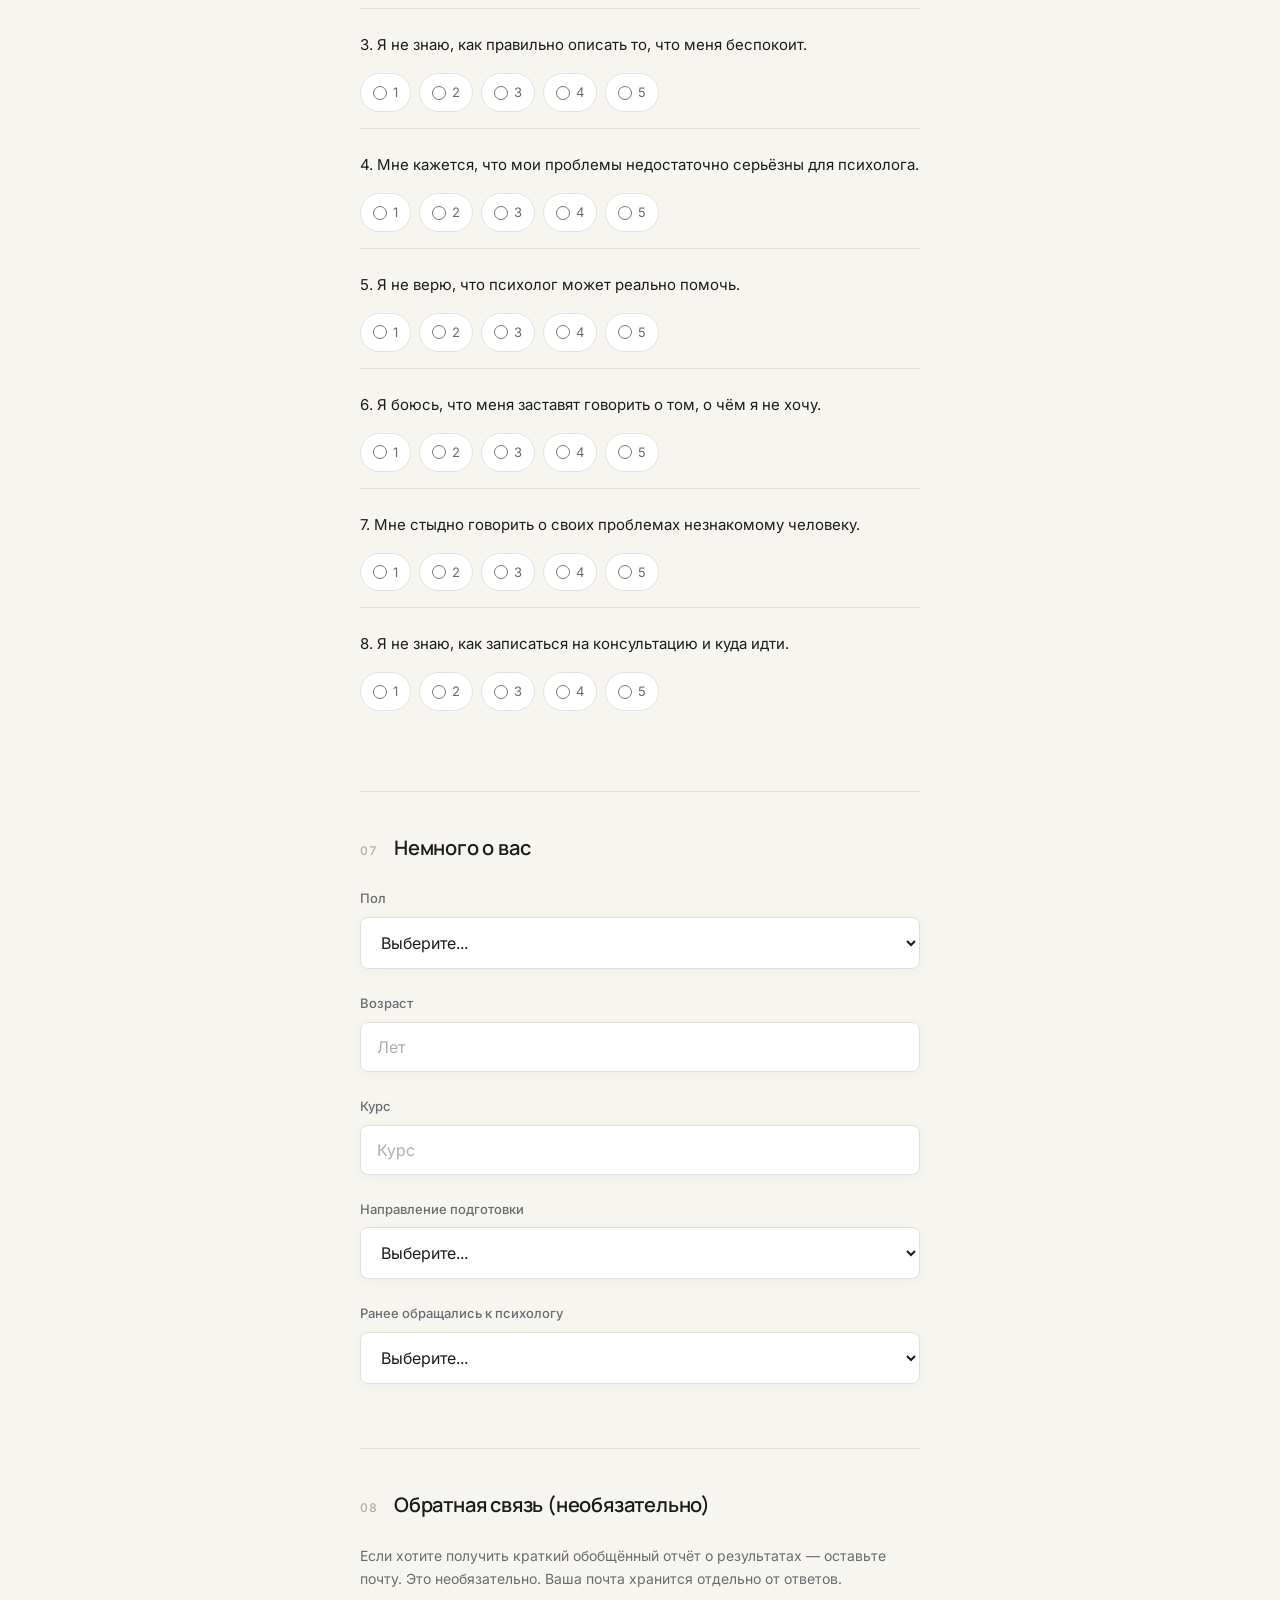
==== commit 7e01ef10: "Update index.html" ====
--- a/index.html
+++ b/index.html
@@ -2,7 +2,7 @@
 <html lang="ru">
 <head>
   <meta charset="UTF-8">
-  <meta name="viewport" content="width=device-width, initial-scale=1.0, viewport-fit=cover">
+  <meta name="viewport" content="width=device-width, initial-scale=1.0">
   <title>Как студенты говорят о своих трудностях</title>
   <link rel="preconnect" href="https://fonts.googleapis.com">
   <link rel="preconnect" href="https://fonts.gstatic.com" crossorigin>
@@ -11,61 +11,201 @@
 </head>
 <body>
 
+  <div class="progress-container" aria-hidden="true">
+    <div class="progress-bar" id="progressBar"></div>
+  </div>
+
   <main class="page">
-
-    <!-- Подсказка сверху -->
-    <p class="top-hint">Заполните 3 коротких шага — это займёт около минуты</p>
-
-    <!-- Шапка -->
     <header class="page-header">
       <p class="eyebrow">Психологическая служба · Исследование</p>
       <h1 class="display">Как студенты<br>говорят о своих<br>трудностях</h1>
-      <p class="lede">Это не заявка и не запись. Это исследование о том, как студенты формулируют свои трудности. Анонимно. Без оценки.</p>
+      <p class="lede">Это не заявка и не запись на консультацию. Это исследование о том, как студенты формулируют свои проблемы и чего ждут от психологической помощи. Анонимно. Без оценки.</p>
     </header>
 
-    <!-- ОРИЕНТИР: индикатор секций -->
-    <div class="steps-indicator" role="navigation" aria-label="Навигация по секциям">
-      <button type="button" class="step-dot is-active" data-goto="0" aria-current="step" aria-label="Секция 1 — Контакты">
-        <span class="step-dot-num">1</span>
-        <span class="step-dot-label">Контакты</span>
-      </button>
-      <span class="step-dot-line" aria-hidden="true"></span>
-      <button type="button" class="step-dot" data-goto="1" aria-label="Секция 2 — Тема обращения">
-        <span class="step-dot-num">2</span>
-        <span class="step-dot-label">Тема</span>
-      </button>
-      <span class="step-dot-line" aria-hidden="true"></span>
-      <button type="button" class="step-dot" data-goto="2" aria-label="Секция 3 — Детали">
-        <span class="step-dot-num">3</span>
-        <span class="step-dot-label">Детали</span>
-      </button>
-    </div>
-
-    <!-- Тонкая полоса прогресса -->
-    <div class="progress-container" aria-hidden="true">
-      <div class="progress-bar" id="progressBar"></div>
-    </div>
-
-    <!-- aria-live -->
-    <p class="sr-only" aria-live="polite" id="stepAnnounce"></p>
-
     <form id="surveyForm" class="form" novalidate>
 
-      <!-- 01 -->
-      <section class="section is-visible" data-section data-index="0" aria-labelledby="sec1Title">
+      <!-- 01 · Согласие -->
+      <section class="section is-visible" data-section>
         <div class="section-head">
           <span class="section-num">01</span>
-          <h2 class="section-title" id="sec1Title" tabindex="-1">Контакты</h2>
-        </div>
-
+          <h2 class="section-title">Согласие</h2>
+        </div>
         <label class="check">
           <input type="checkbox" name="consent" id="consent">
           <span class="check-box" aria-hidden="true"></span>
           <span class="check-text">Я ознакомлен(а) и добровольно соглашаюсь участвовать. Понимаю, что это исследование, а не консультация. Ответы анонимны и используются в обобщённом виде.</span>
         </label>
-
-        <div class="field">
-          <label for="gender" class="label">Пол</label>
+      </section>
+
+      <!-- 02 · Эллис -->
+      <section class="section" data-section>
+        <div class="section-head">
+          <span class="section-num">02</span>
+          <h2 class="section-title">Как я обычно думаю о себе и о мире</h2>
+        </div>
+        <p class="hint">Внимательно прочитайте каждое утверждение и оцените, насколько оно про вас. Выберите один вариант.</p>
+        <div id="ellis-container"></div>
+      </section>
+
+      <!-- 03 · CompACT -->
+      <section class="section" data-section>
+        <div class="section-head">
+          <span class="section-num">03</span>
+          <h2 class="section-title">Как я обращаюсь со своими мыслями и чувствами</h2>
+        </div>
+        <p class="hint">Оцените, насколько каждое утверждение описывает вас, по шкале от 0 до 6.</p>
+        <div id="compact-container"></div>
+      </section>
+
+      <!-- 04 · Гипотетическое обращение + 15 предложений -->
+      <section class="section" data-section>
+        <div class="section-head">
+          <span class="section-num">04</span>
+          <h2 class="section-title">Гипотетическое обращение</h2>
+        </div>
+        <p class="hint">Если бы вы решили обратиться в психологическую службу вуза, как бы вы начали разговор с психологом? Что бы вы сказали в первые 2–3 минуты?</p>
+        <div class="field">
+          <label for="open_response" class="label">Свободное описание</label>
+          <textarea id="open_response" name="open_response" rows="5" placeholder="Напишите здесь..."></textarea>
+        </div>
+
+        <p class="hint">Закончите предложения. Нет правильных или неправильных ответов — напишите первое, что приходит в голову.</p>
+
+        <div class="field">
+          <label class="label" for="sentence_1">1. Когда я думаю о том, чтобы пойти к психологу, я чувствую...</label>
+          <input type="text" id="sentence_1" name="sentence_1" placeholder="...">
+        </div>
+        <div class="field">
+          <label class="label" for="sentence_2">2. Самое трудное в моей ситуации — это...</label>
+          <input type="text" id="sentence_2" name="sentence_2" placeholder="...">
+        </div>
+        <div class="field">
+          <label class="label" for="sentence_3">3. Я бы хотел(а), чтобы психолог...</label>
+          <input type="text" id="sentence_3" name="sentence_3" placeholder="...">
+        </div>
+        <div class="field">
+          <label class="label" for="sentence_4">4. Если бы я мог(ла) изменить одну вещь в своей жизни прямо сейчас, это было бы...</label>
+          <input type="text" id="sentence_4" name="sentence_4" placeholder="...">
+        </div>
+        <div class="field">
+          <label class="label" for="sentence_5">5. Я не могу справиться с...</label>
+          <input type="text" id="sentence_5" name="sentence_5" placeholder="...">
+        </div>
+        <div class="field">
+          <label class="label" for="sentence_6">6. Больше всего меня беспокоит...</label>
+          <input type="text" id="sentence_6" name="sentence_6" placeholder="...">
+        </div>
+        <div class="field">
+          <label class="label" for="sentence_7">7. Я боюсь, что...</label>
+          <input type="text" id="sentence_7" name="sentence_7" placeholder="...">
+        </div>
+        <div class="field">
+          <label class="label" for="sentence_8">8. Я бы никогда не обратился(ась) к психологу, если бы...</label>
+          <input type="text" id="sentence_8" name="sentence_8" placeholder="...">
+        </div>
+        <div class="field">
+          <label class="label" for="sentence_9">9. Моя главная проблема в том, что...</label>
+          <input type="text" id="sentence_9" name="sentence_9" placeholder="...">
+        </div>
+        <div class="field">
+          <label class="label" for="sentence_10">10. Я чувствую себя лучше, когда...</label>
+          <input type="text" id="sentence_10" name="sentence_10" placeholder="...">
+        </div>
+        <div class="field">
+          <label class="label" for="sentence_11">11. Я злюсь, когда...</label>
+          <input type="text" id="sentence_11" name="sentence_11" placeholder="...">
+        </div>
+        <div class="field">
+          <label class="label" for="sentence_12">12. Я не понимаю, почему...</label>
+          <input type="text" id="sentence_12" name="sentence_12" placeholder="...">
+        </div>
+        <div class="field">
+          <label class="label" for="sentence_13">13. Если бы я рассказал(а) всё честно, я бы сказал(а)...</label>
+          <input type="text" id="sentence_13" name="sentence_13" placeholder="...">
+        </div>
+        <div class="field">
+          <label class="label" for="sentence_14">14. Я хочу, чтобы кто-то помог мне...</label>
+          <input type="text" id="sentence_14" name="sentence_14" placeholder="...">
+        </div>
+        <div class="field">
+          <label class="label" for="sentence_15">15. Самое сложное для меня — это...</label>
+          <input type="text" id="sentence_15" name="sentence_15" placeholder="...">
+        </div>
+      </section>
+
+      <!-- 05 · Ожидания -->
+      <section class="section" data-section>
+        <div class="section-head">
+          <span class="section-num">05</span>
+          <h2 class="section-title">Ожидания от психологической помощи</h2>
+        </div>
+        <p class="hint">Если бы вы пришли на консультацию, что для вас было бы самым важным? Ранжируйте (1 — самое важное, 6 — наименее важное).</p>
+
+        <div class="field">
+          <label class="label" for="expect_1">1. Чтобы меня выслушали и поняли (эмоциональная поддержка)</label>
+          <select id="expect_1" name="expect_1">
+            <option value="">Выберите ранг...</option>
+            <option value="1">1</option><option value="2">2</option><option value="3">3</option>
+            <option value="4">4</option><option value="5">5</option><option value="6">6</option>
+          </select>
+        </div>
+        <div class="field">
+          <label class="label" for="expect_2">2. Чтобы помогли разобраться, что со мной происходит (анализ и понимание)</label>
+          <select id="expect_2" name="expect_2">
+            <option value="">Выберите ранг...</option>
+            <option value="1">1</option><option value="2">2</option><option value="3">3</option>
+            <option value="4">4</option><option value="5">5</option><option value="6">6</option>
+          </select>
+        </div>
+        <div class="field">
+          <label class="label" for="expect_3">3. Чтобы дали конкретные советы или план действий (рекомендации)</label>
+          <select id="expect_3" name="expect_3">
+            <option value="">Выберите ранг...</option>
+            <option value="1">1</option><option value="2">2</option><option value="3">3</option>
+            <option value="4">4</option><option value="5">5</option><option value="6">6</option>
+          </select>
+        </div>
+        <div class="field">
+          <label class="label" for="expect_4">4. Чтобы научили справляться с тревогой/стрессом (формирование навыков)</label>
+          <select id="expect_4" name="expect_4">
+            <option value="">Выберите ранг...</option>
+            <option value="1">1</option><option value="2">2</option><option value="3">3</option>
+            <option value="4">4</option><option value="5">5</option><option value="6">6</option>
+          </select>
+        </div>
+        <div class="field">
+          <label class="label" for="expect_5">5. Чтобы помогли изменить поведение другого человека (преподавателя, родителя, партнёра)</label>
+          <select id="expect_5" name="expect_5">
+            <option value="">Выберите ранг...</option>
+            <option value="1">1</option><option value="2">2</option><option value="3">3</option>
+            <option value="4">4</option><option value="5">5</option><option value="6">6</option>
+          </select>
+        </div>
+        <div class="field">
+          <label class="label" for="expect_6">6. Свой вариант</label>
+          <input type="text" id="expect_6" name="expect_6" placeholder="Ваш вариант...">
+        </div>
+      </section>
+
+      <!-- 06 · Барьеры -->
+      <section class="section" data-section>
+        <div class="section-head">
+          <span class="section-num">06</span>
+          <h2 class="section-title">Что может остановить</h2>
+        </div>
+        <p class="hint">Насколько каждое утверждение соответствует вам? (1 — совершенно не согласен(на), 5 — полностью согласен(на))</p>
+        <div id="barriers-container"></div>
+      </section>
+
+      <!-- 07 · Демография -->
+      <section class="section" data-section>
+        <div class="section-head">
+          <span class="section-num">07</span>
+          <h2 class="section-title">Немного о вас</h2>
+        </div>
+
+        <div class="field">
+          <label class="label" for="gender">Пол</label>
           <select id="gender" name="gender">
             <option value="">Выберите...</option>
             <option value="male">М</option>
@@ -73,15 +213,15 @@
           </select>
         </div>
         <div class="field">
-          <label for="age" class="label">Возраст</label>
+          <label class="label" for="age">Возраст</label>
           <input type="number" id="age" name="age" min="16" max="60" placeholder="Лет">
         </div>
         <div class="field">
-          <label for="course" class="label">Курс</label>
+          <label class="label" for="course">Курс</label>
           <input type="number" id="course" name="course" min="1" max="6" placeholder="Курс">
         </div>
         <div class="field">
-          <label for="direction" class="label">Направление подготовки</label>
+          <label class="label" for="direction">Направление подготовки</label>
           <select id="direction" name="direction">
             <option value="">Выберите...</option>
             <option value="humanities">Гуманитарное</option>
@@ -90,158 +230,26 @@
           </select>
         </div>
         <div class="field">
-          <label for="prev_experience" class="label">Ранее обращались к психологу</label>
+          <label class="label" for="prev_experience">Ранее обращались к психологу</label>
           <select id="prev_experience" name="prev_experience">
             <option value="">Выберите...</option>
             <option value="yes">Да</option>
             <option value="no">Нет</option>
           </select>
         </div>
-        <div class="field">
-          <label for="email" class="label">Email для обратной связи (необязательно)</label>
+      </section>
+
+      <!-- 08 · Почта -->
+      <section class="section" data-section>
+        <div class="section-head">
+          <span class="section-num">08</span>
+          <h2 class="section-title">Обратная связь (необязательно)</h2>
+        </div>
+        <p class="hint">Если хотите получить краткий обобщённый отчёт о результатах — оставьте почту. Это необязательно. Ваша почта хранится отдельно от ответов.</p>
+        <div class="field">
+          <label class="label" for="email">Email</label>
           <input type="email" id="email" name="email" placeholder="example@mail.ru" inputmode="email" autocomplete="email">
         </div>
-      </section>
-
-      <!-- 02 -->
-      <section class="section" data-section data-index="1" aria-labelledby="sec2Title">
-        <div class="section-head">
-          <span class="section-num">02</span>
-          <h2 class="section-title" id="sec2Title" tabindex="-1">Тема обращения</h2>
-        </div>
-
-        <p class="hint">Если бы вы решили обратиться в психологическую службу вуза, как бы вы начали разговор с психологом? Что бы вы сказали в первые 2–3 минуты?</p>
-        <div class="field">
-          <label for="open_response" class="label">Свободное описание</label>
-          <textarea id="open_response" name="open_response" rows="4" placeholder="Напишите здесь..."></textarea>
-        </div>
-
-        <p class="hint">Закончите предложения. Нет правильных или неправильных ответов — напишите первое, что приходит в голову.</p>
-
-        <div class="field">
-          <label class="label" for="sentence_1">1. Когда я думаю о том, чтобы пойти к психологу, я чувствую...</label>
-          <input type="text" id="sentence_1" name="sentence_1" placeholder="...">
-        </div>
-        <div class="field">
-          <label class="label" for="sentence_2">2. Самое трудное в моей ситуации — это...</label>
-          <input type="text" id="sentence_2" name="sentence_2" placeholder="...">
-        </div>
-        <div class="field">
-          <label class="label" for="sentence_3">3. Я бы хотел(а), чтобы психолог...</label>
-          <input type="text" id="sentence_3" name="sentence_3" placeholder="...">
-        </div>
-        <div class="field">
-          <label class="label" for="sentence_4">4. Если бы я мог(ла) изменить одну вещь в своей жизни прямо сейчас, это было бы...</label>
-          <input type="text" id="sentence_4" name="sentence_4" placeholder="...">
-        </div>
-        <div class="field">
-          <label class="label" for="sentence_5">5. Я не могу справиться с...</label>
-          <input type="text" id="sentence_5" name="sentence_5" placeholder="...">
-        </div>
-        <div class="field">
-          <label class="label" for="sentence_6">6. Больше всего меня беспокоит...</label>
-          <input type="text" id="sentence_6" name="sentence_6" placeholder="...">
-        </div>
-        <div class="field">
-          <label class="label" for="sentence_7">7. Я боюсь, что...</label>
-          <input type="text" id="sentence_7" name="sentence_7" placeholder="...">
-        </div>
-        <div class="field">
-          <label class="label" for="sentence_8">8. Я бы никогда не обратился(ась) к психологу, если бы...</label>
-          <input type="text" id="sentence_8" name="sentence_8" placeholder="...">
-        </div>
-        <div class="field">
-          <label class="label" for="sentence_9">9. Моя главная проблема в том, что...</label>
-          <input type="text" id="sentence_9" name="sentence_9" placeholder="...">
-        </div>
-        <div class="field">
-          <label class="label" for="sentence_10">10. Я чувствую себя лучше, когда...</label>
-          <input type="text" id="sentence_10" name="sentence_10" placeholder="...">
-        </div>
-        <div class="field">
-          <label class="label" for="sentence_11">11. Я злюсь, когда...</label>
-          <input type="text" id="sentence_11" name="sentence_11" placeholder="...">
-        </div>
-        <div class="field">
-          <label class="label" for="sentence_12">12. Я не понимаю, почему...</label>
-          <input type="text" id="sentence_12" name="sentence_12" placeholder="...">
-        </div>
-        <div class="field">
-          <label class="label" for="sentence_13">13. Если бы я рассказал(а) всё честно, я бы сказал(а)...</label>
-          <input type="text" id="sentence_13" name="sentence_13" placeholder="...">
-        </div>
-        <div class="field">
-          <label class="label" for="sentence_14">14. Я хочу, чтобы кто-то помог мне...</label>
-          <input type="text" id="sentence_14" name="sentence_14" placeholder="...">
-        </div>
-        <div class="field">
-          <label class="label" for="sentence_15">15. Самое сложное для меня — это...</label>
-          <input type="text" id="sentence_15" name="sentence_15" placeholder="...">
-        </div>
-
-        <p class="hint">Если бы вы пришли на консультацию, что для вас было бы самым важным? Ранжируйте (1 — самое важное, 6 — наименее важное).</p>
-
-        <div class="field">
-          <label class="label" for="expect_1">1. Чтобы меня выслушали и поняли (эмоциональная поддержка)</label>
-          <select id="expect_1" name="expect_1">
-            <option value="">Выберите ранг...</option>
-            <option value="1">1</option><option value="2">2</option><option value="3">3</option>
-            <option value="4">4</option><option value="5">5</option><option value="6">6</option>
-          </select>
-        </div>
-        <div class="field">
-          <label class="label" for="expect_2">2. Чтобы помогли разобраться, что со мной происходит (анализ и понимание)</label>
-          <select id="expect_2" name="expect_2">
-            <option value="">Выберите ранг...</option>
-            <option value="1">1</option><option value="2">2</option><option value="3">3</option>
-            <option value="4">4</option><option value="5">5</option><option value="6">6</option>
-          </select>
-        </div>
-        <div class="field">
-          <label class="label" for="expect_3">3. Чтобы дали конкретные советы или план действий (рекомендации)</label>
-          <select id="expect_3" name="expect_3">
-            <option value="">Выберите ранг...</option>
-            <option value="1">1</option><option value="2">2</option><option value="3">3</option>
-            <option value="4">4</option><option value="5">5</option><option value="6">6</option>
-          </select>
-        </div>
-        <div class="field">
-          <label class="label" for="expect_4">4. Чтобы научили справляться с тревогой/стрессом (формирование навыков)</label>
-          <select id="expect_4" name="expect_4">
-            <option value="">Выберите ранг...</option>
-            <option value="1">1</option><option value="2">2</option><option value="3">3</option>
-            <option value="4">4</option><option value="5">5</option><option value="6">6</option>
-          </select>
-        </div>
-        <div class="field">
-          <label class="label" for="expect_5">5. Чтобы помогли изменить поведение другого человека (преподавателя, родителя, партнёра)</label>
-          <select id="expect_5" name="expect_5">
-            <option value="">Выберите ранг...</option>
-            <option value="1">1</option><option value="2">2</option><option value="3">3</option>
-            <option value="4">4</option><option value="5">5</option><option value="6">6</option>
-          </select>
-        </div>
-        <div class="field">
-          <label class="label" for="expect_6">6. Свой вариант</label>
-          <input type="text" id="expect_6" name="expect_6" placeholder="Ваш вариант...">
-        </div>
-
-        <p class="hint">Насколько каждое утверждение соответствует вам? (1 — совершенно не согласен(на), 5 — полностью согласен(на))</p>
-        <div id="barriers-container"></div>
-      </section>
-
-      <!-- 03 -->
-      <section class="section" data-section data-index="2" aria-labelledby="sec3Title">
-        <div class="section-head">
-          <span class="section-num">03</span>
-          <h2 class="section-title" id="sec3Title" tabindex="-1">Детали</h2>
-        </div>
-
-        <p class="hint">Внимательно прочитайте каждое утверждение и оцените, насколько оно про вас. Выберите один вариант.</p>
-        <div id="ellis-container"></div>
-
-        <p class="hint">Оцените, насколько каждое утверждение описывает вас, по шкале от 0 до 6.</p>
-        <div id="compact-container"></div>
       </section>
 
       <!-- Кнопка -->
--- a/style.css
+++ b/style.css
@@ -61,7 +61,7 @@
    Страница (mobile-first)
    ============================================ */
 .page {
-  max-width: 680px;
+  max-width: 640px;
   margin: 0 auto;
   padding: var(--space-md) var(--space-sm) var(--space-xl);
 }
@@ -90,6 +90,8 @@
    ============================================ */
 .page-header {
   margin-bottom: var(--space-lg);
+  opacity: 0;
+  animation: fadeUp 0.7s ease forwards;
 }
 
 .eyebrow {
@@ -107,10 +109,17 @@
   font-weight: 600;
   line-height: 1.08;
   letter-spacing: -0.02em;
-}
-
-/* ============================================
-   ОРИЕНТИР: индикатор шагов
+  margin-bottom: var(--space-sm);
+}
+
+.lede {
+  font-size: 1rem;
+  color: var(--text-muted);
+  max-width: 48ch;
+}
+
+/* ============================================
+   ОРИЕНТИР: индикатор секций
    ============================================ */
 .steps-indicator {
   display: flex;
@@ -202,32 +211,29 @@
 }
 
 /* ============================================
-   Шаги (переходы не трогаем — они красивые)
-   ============================================ */
-.step {
-  display: none;
-}
-
-.step.is-active {
-  display: block;
-  animation: fadeUp 0.4s ease;
-}
-
-@keyframes fadeUp {
-  from { opacity: 0; transform: translateY(12px); }
-  to { opacity: 1; transform: translateY(0); }
-}
-
-.step-head {
+   Секции (переходы не трогаем)
+   ============================================ */
+.section {
+  padding: var(--space-lg) 0;
+  border-top: 1px solid var(--line);
+  opacity: 0;
+  transform: translateY(16px);
+  transition: opacity 0.5s ease, transform 0.5s ease;
+}
+
+.section.is-visible {
+  opacity: 1;
+  transform: translateY(0);
+}
+
+.section-head {
   display: flex;
   align-items: baseline;
   gap: var(--space-sm);
   margin-bottom: var(--space-md);
-  padding-bottom: var(--space-sm);
-  border-bottom: 1px solid var(--line);
-}
-
-.step-num {
+}
+
+.section-num {
   font-size: 0.75rem;
   font-weight: 500;
   letter-spacing: 0.08em;
@@ -235,11 +241,17 @@
   font-variant-numeric: tabular-nums;
 }
 
-.step-title {
+.section-title {
   font-family: var(--font-display);
-  font-size: 1.375rem;
+  font-size: 1.25rem;
   font-weight: 600;
   letter-spacing: -0.01em;
+}
+
+.hint {
+  font-size: 0.875rem;
+  color: var(--text-muted);
+  margin-bottom: var(--space-md);
 }
 
 /* ============================================
@@ -282,6 +294,7 @@
 input::placeholder,
 textarea::placeholder {
   color: var(--num);
+  transition: opacity 0.2s ease;
 }
 
 input:focus,
@@ -290,6 +303,11 @@
   outline: none;
   border-color: var(--accent);
   box-shadow: 0 0 0 3px var(--accent-soft);
+}
+
+input:focus::placeholder,
+textarea:focus::placeholder {
+  opacity: 0.4;
 }
 
 input:focus-visible,
@@ -411,56 +429,47 @@
 }
 
 /* ============================================
-   Кнопки навигации (переходы не трогаем)
-   ============================================ */
-.nav-buttons {
-  display: flex;
-  gap: var(--space-xs);
-  margin-top: var(--space-lg);
-}
-
-.btn-next,
-.btn-prev,
-.btn-submit {
-  flex: 1;
+   Кнопка отправки
+   ============================================ */
+.submit {
+  display: flex;
+  align-items: center;
+  justify-content: space-between;
+  width: 100%;
+  margin-top: var(--space-md);
   padding: 1rem 1.25rem;
   font-family: var(--font-body);
   font-size: 0.9375rem;
   font-weight: 500;
+  color: #FFFFFF;
+  background: var(--accent);
   border: none;
   border-radius: var(--radius-md);
   cursor: pointer;
   transition: background 0.25s ease, transform 0.15s ease, box-shadow 0.25s ease;
-}
-
-.btn-next,
-.btn-submit {
-  color: #FFFFFF;
-  background: var(--accent);
   box-shadow: 0 4px 16px rgba(91, 107, 90, 0.2);
 }
 
-.btn-next:hover,
-.btn-submit:hover {
+.submit:hover {
   background: #4A5A49;
+  box-shadow: 0 6px 20px rgba(91, 107, 90, 0.3);
   transform: translateY(-1px);
 }
 
-.btn-prev {
-  background: var(--surface);
-  color: var(--text-muted);
-  border: 1px solid var(--line);
-  flex: 0 0 auto;
-  padding-left: 1rem;
-  padding-right: 1rem;
-}
-
-.btn-prev:hover {
-  border-color: var(--line-strong);
-  color: var(--text);
-}
-
-.btn-submit:disabled {
+.submit:active {
+  transform: translateY(0);
+}
+
+.submit-arrow {
+  font-size: 1.125rem;
+  transition: transform 0.2s ease;
+}
+
+.submit:hover .submit-arrow {
+  transform: translateX(4px);
+}
+
+.submit:disabled {
   opacity: 0.6;
   cursor: not-allowed;
   transform: none;
@@ -478,15 +487,27 @@
 }
 
 /* ============================================
+   Анимация
+   ============================================ */
+@keyframes fadeUp {
+  from { opacity: 0; transform: translateY(12px); }
+  to { opacity: 1; transform: translateY(0); }
+}
+
+/* ============================================
    Адаптив (mobile-first)
    ============================================ */
 @media (max-width: 480px) {
+  .page {
+    padding: var(--space-lg) var(--space-sm);
+  }
+
   .display {
     font-size: 1.75rem;
   }
 
-  .step-title {
-    font-size: 1.25rem;
+  .section {
+    padding: var(--space-md) 0;
   }
 
   .step-dot-label {
@@ -496,15 +517,6 @@
   .step-dot-num {
     width: 26px;
     height: 26px;
-  }
-
-  .nav-buttons {
-    flex-direction: column-reverse;
-  }
-
-  .btn-prev {
-    width: 100%;
-    text-align: center;
   }
 }
 
@@ -516,4 +528,9 @@
     animation-duration: 0.01ms !important;
     transition-duration: 0.01ms !important;
   }
-}
+
+  .section {
+    opacity: 1;
+    transform: none;
+  }
+}
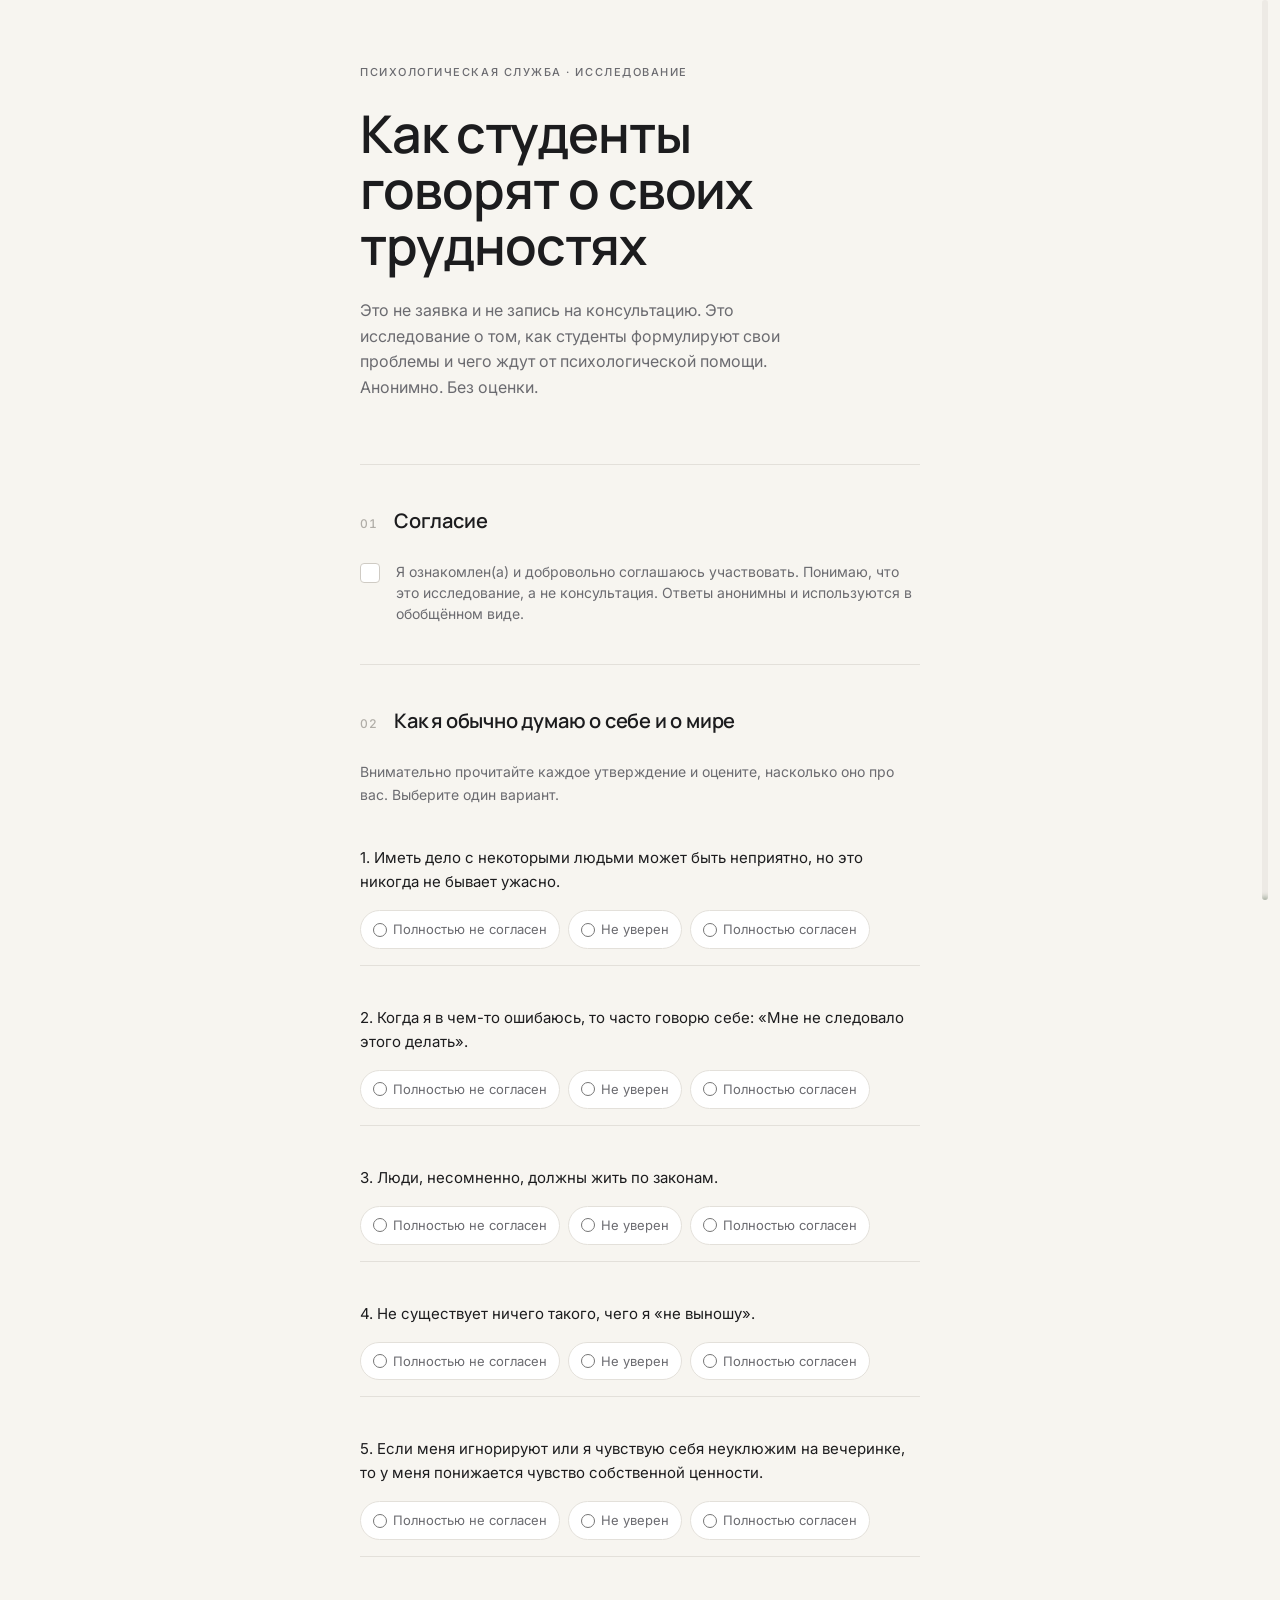
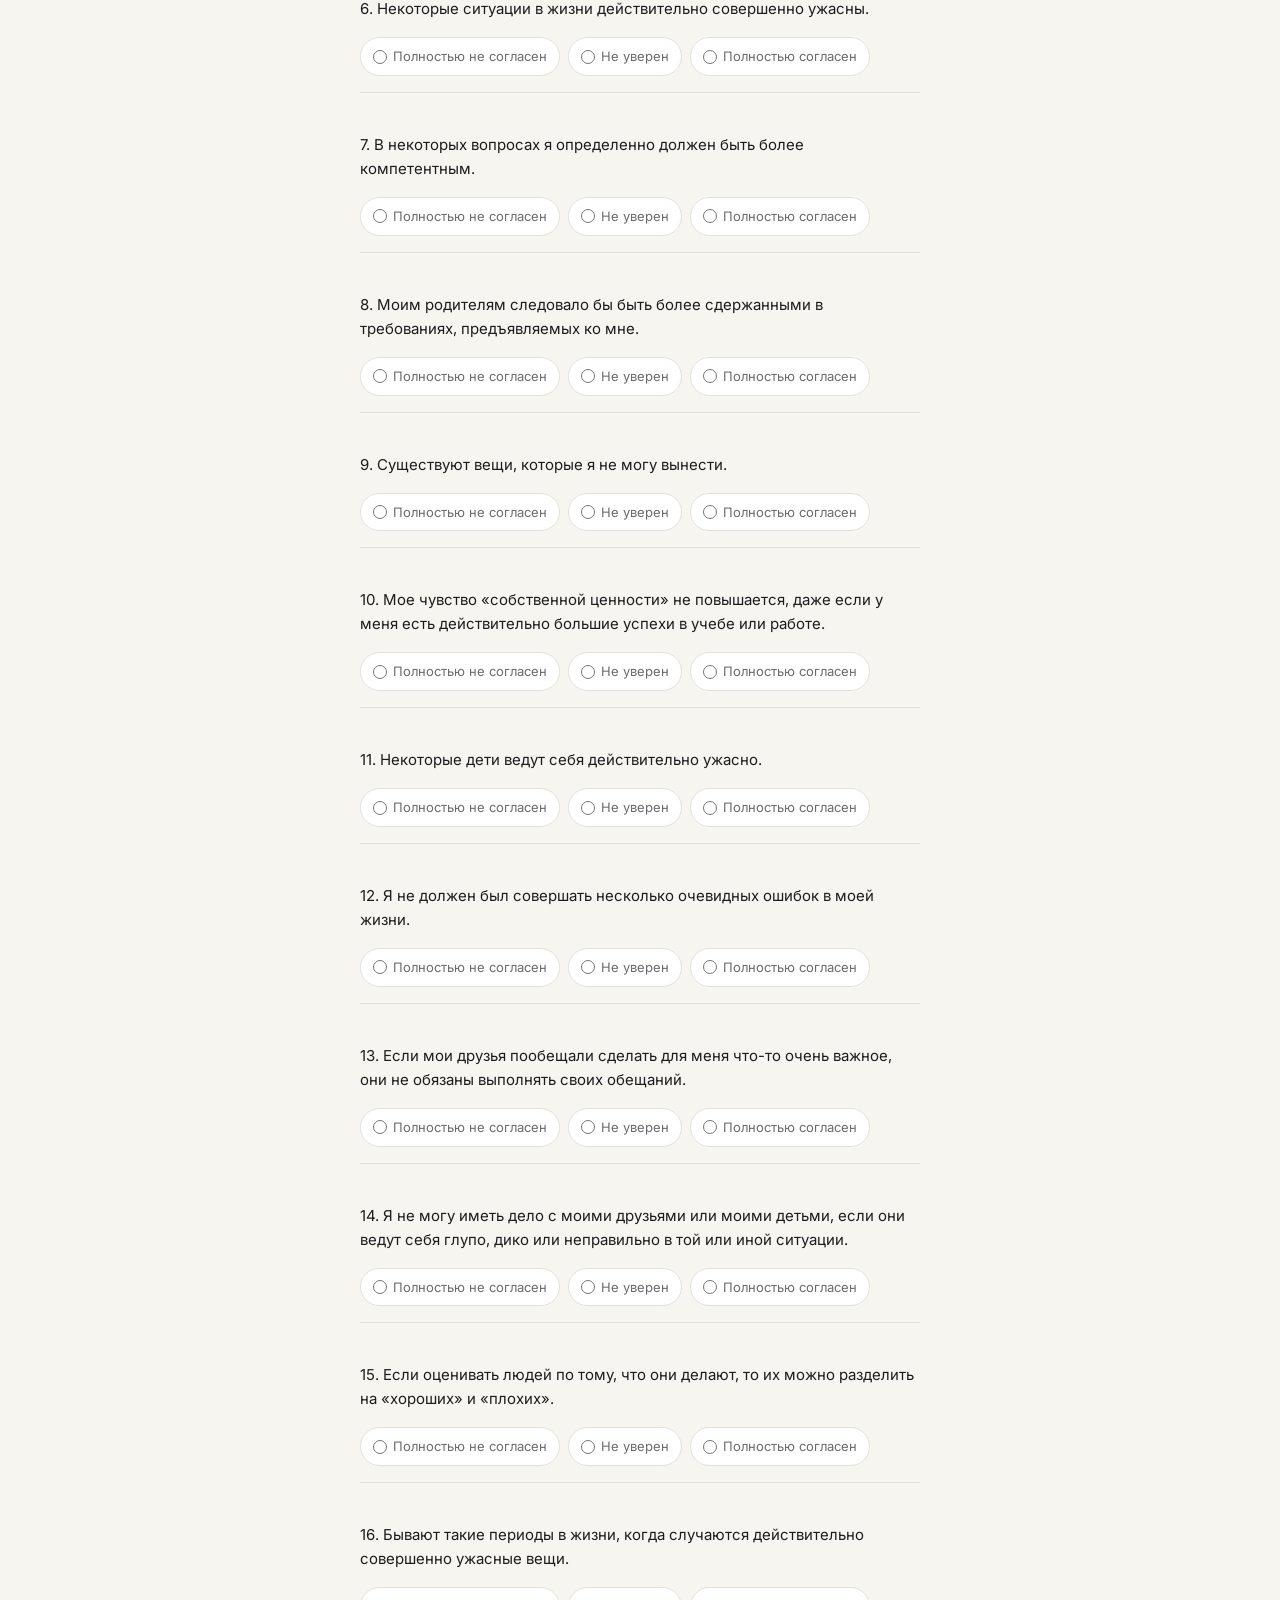
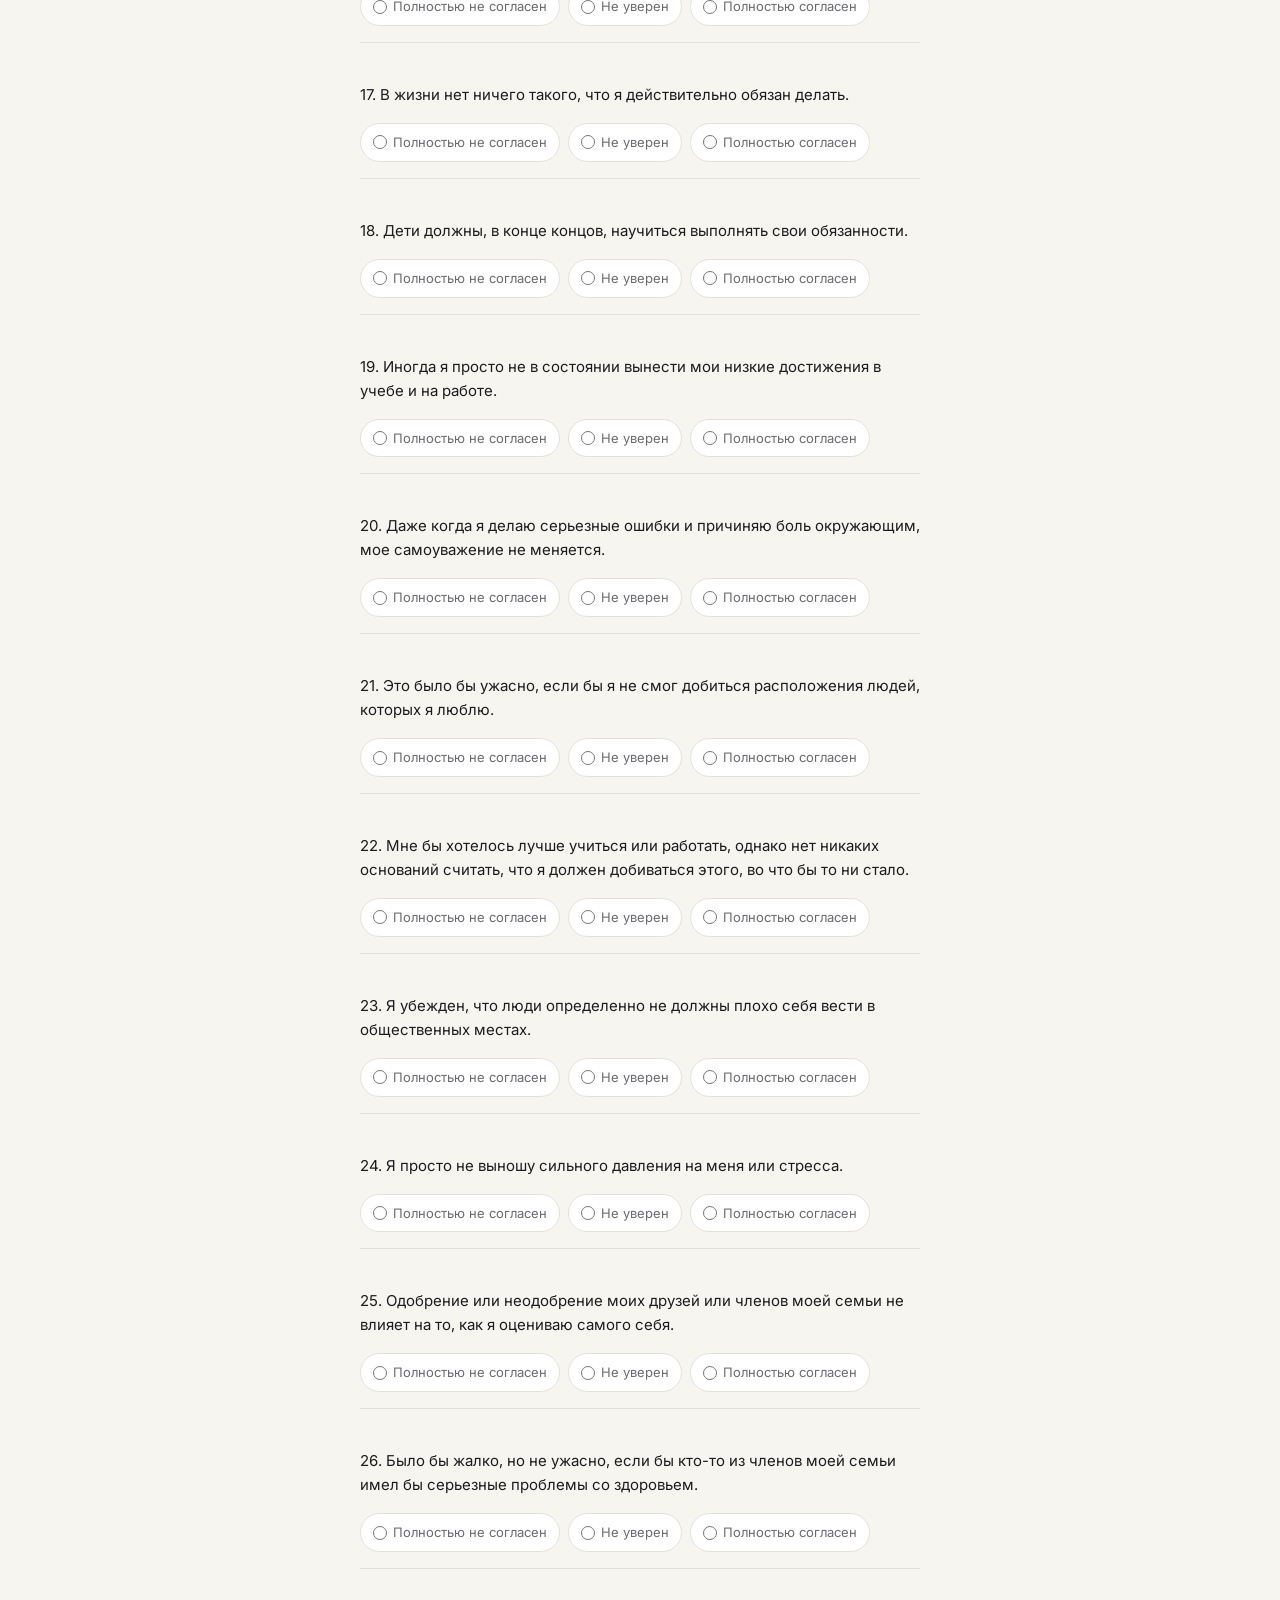
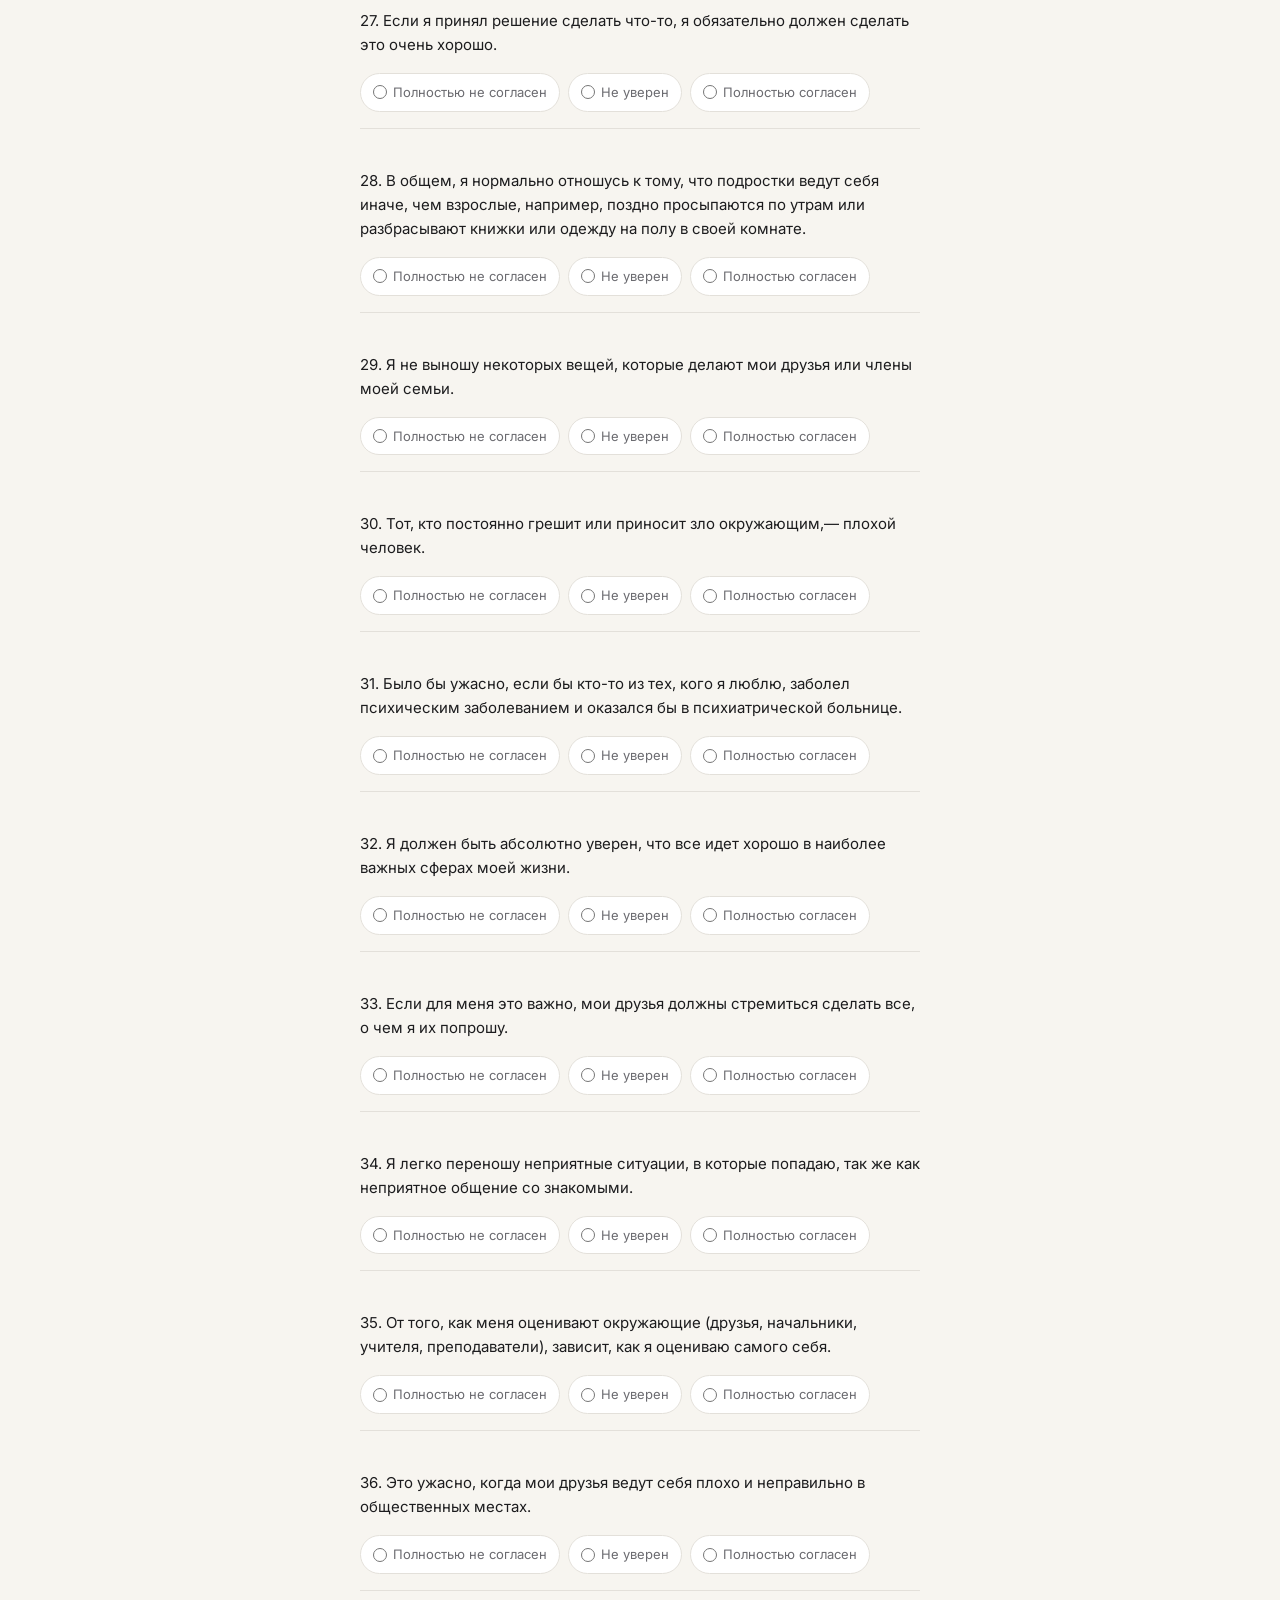
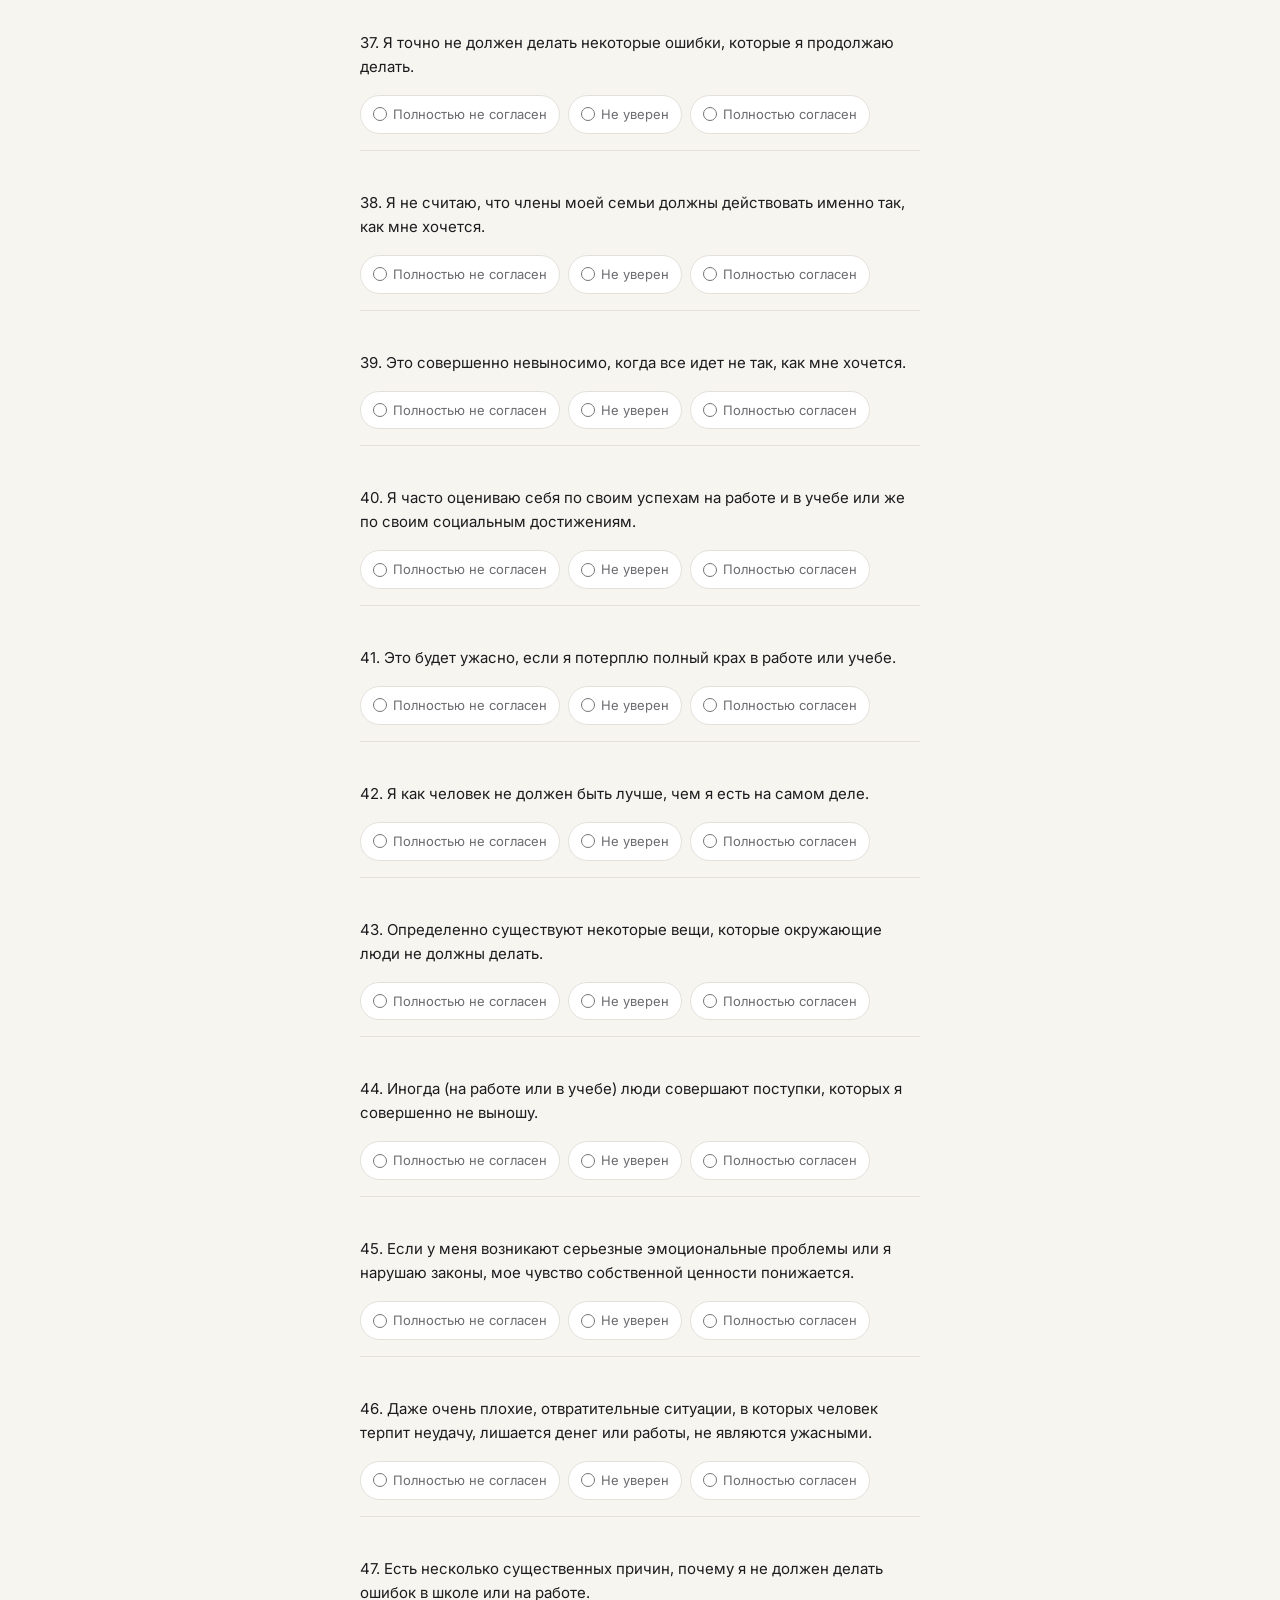
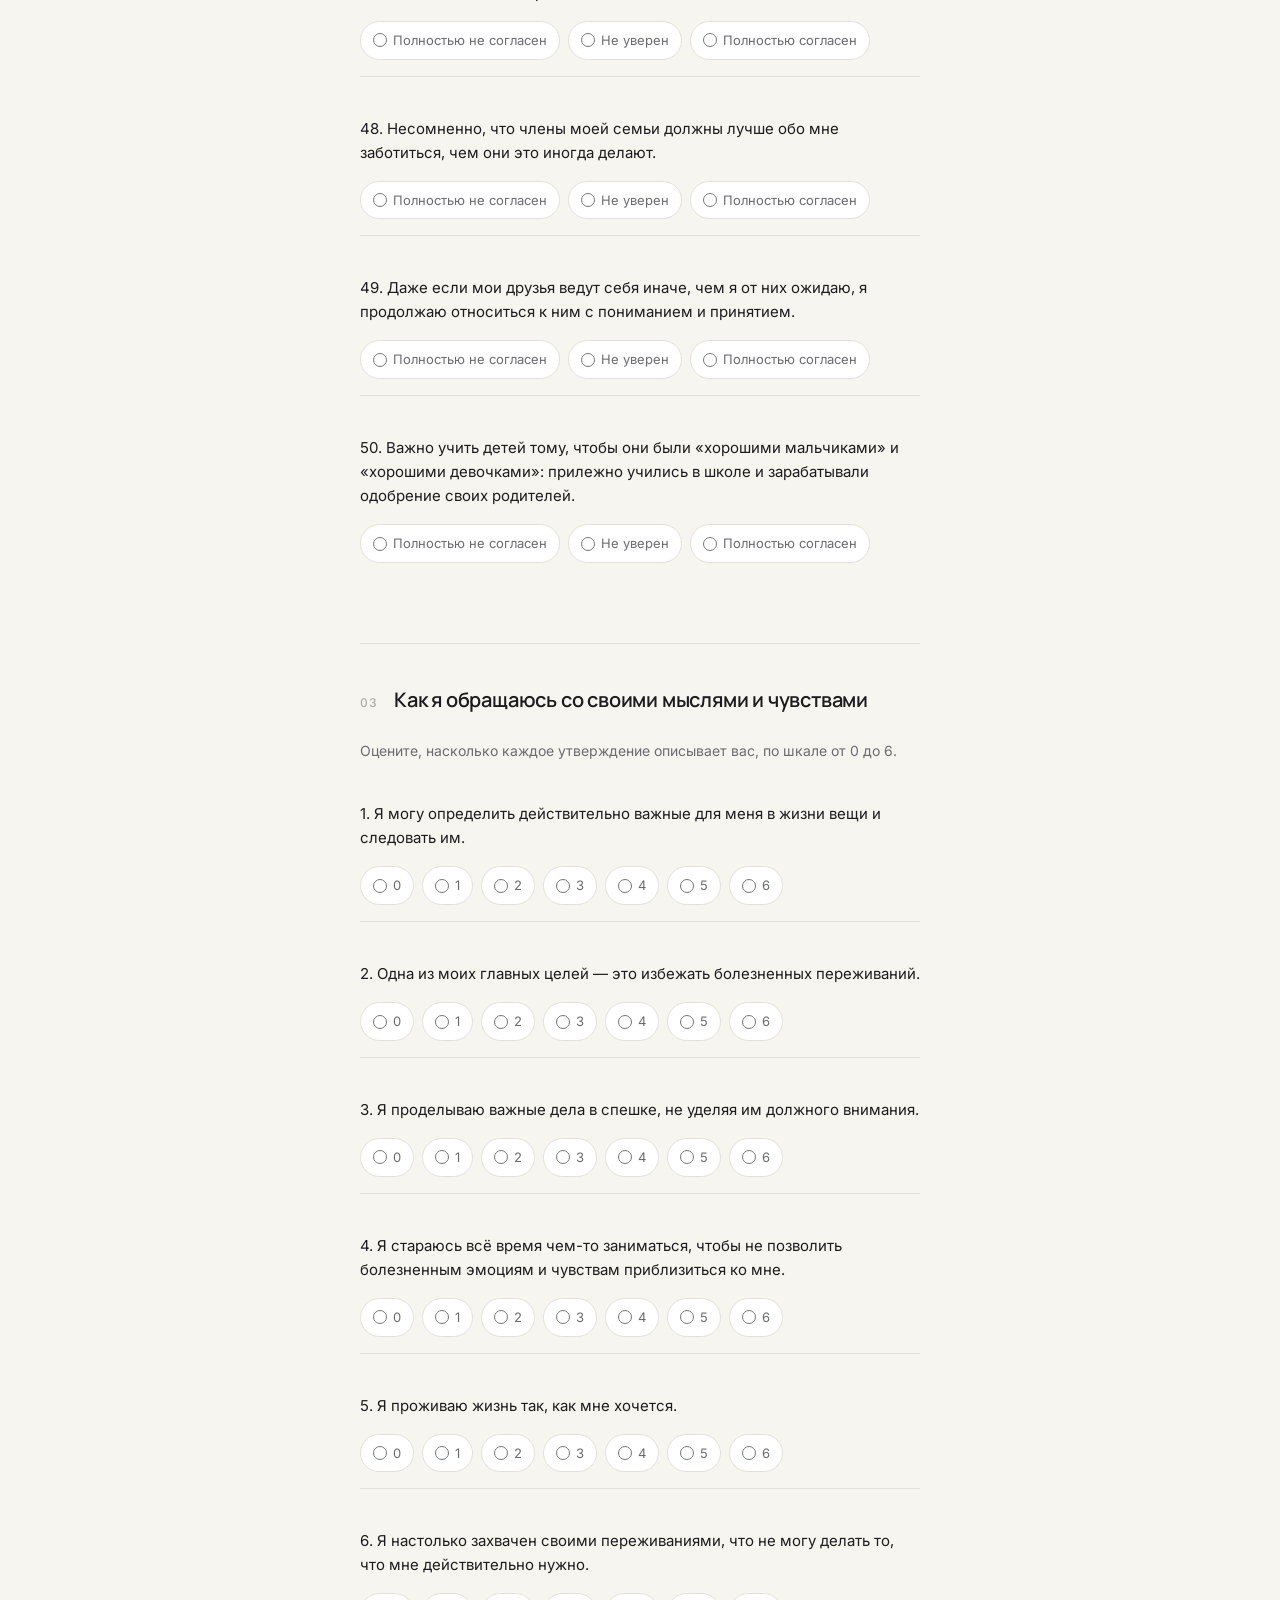
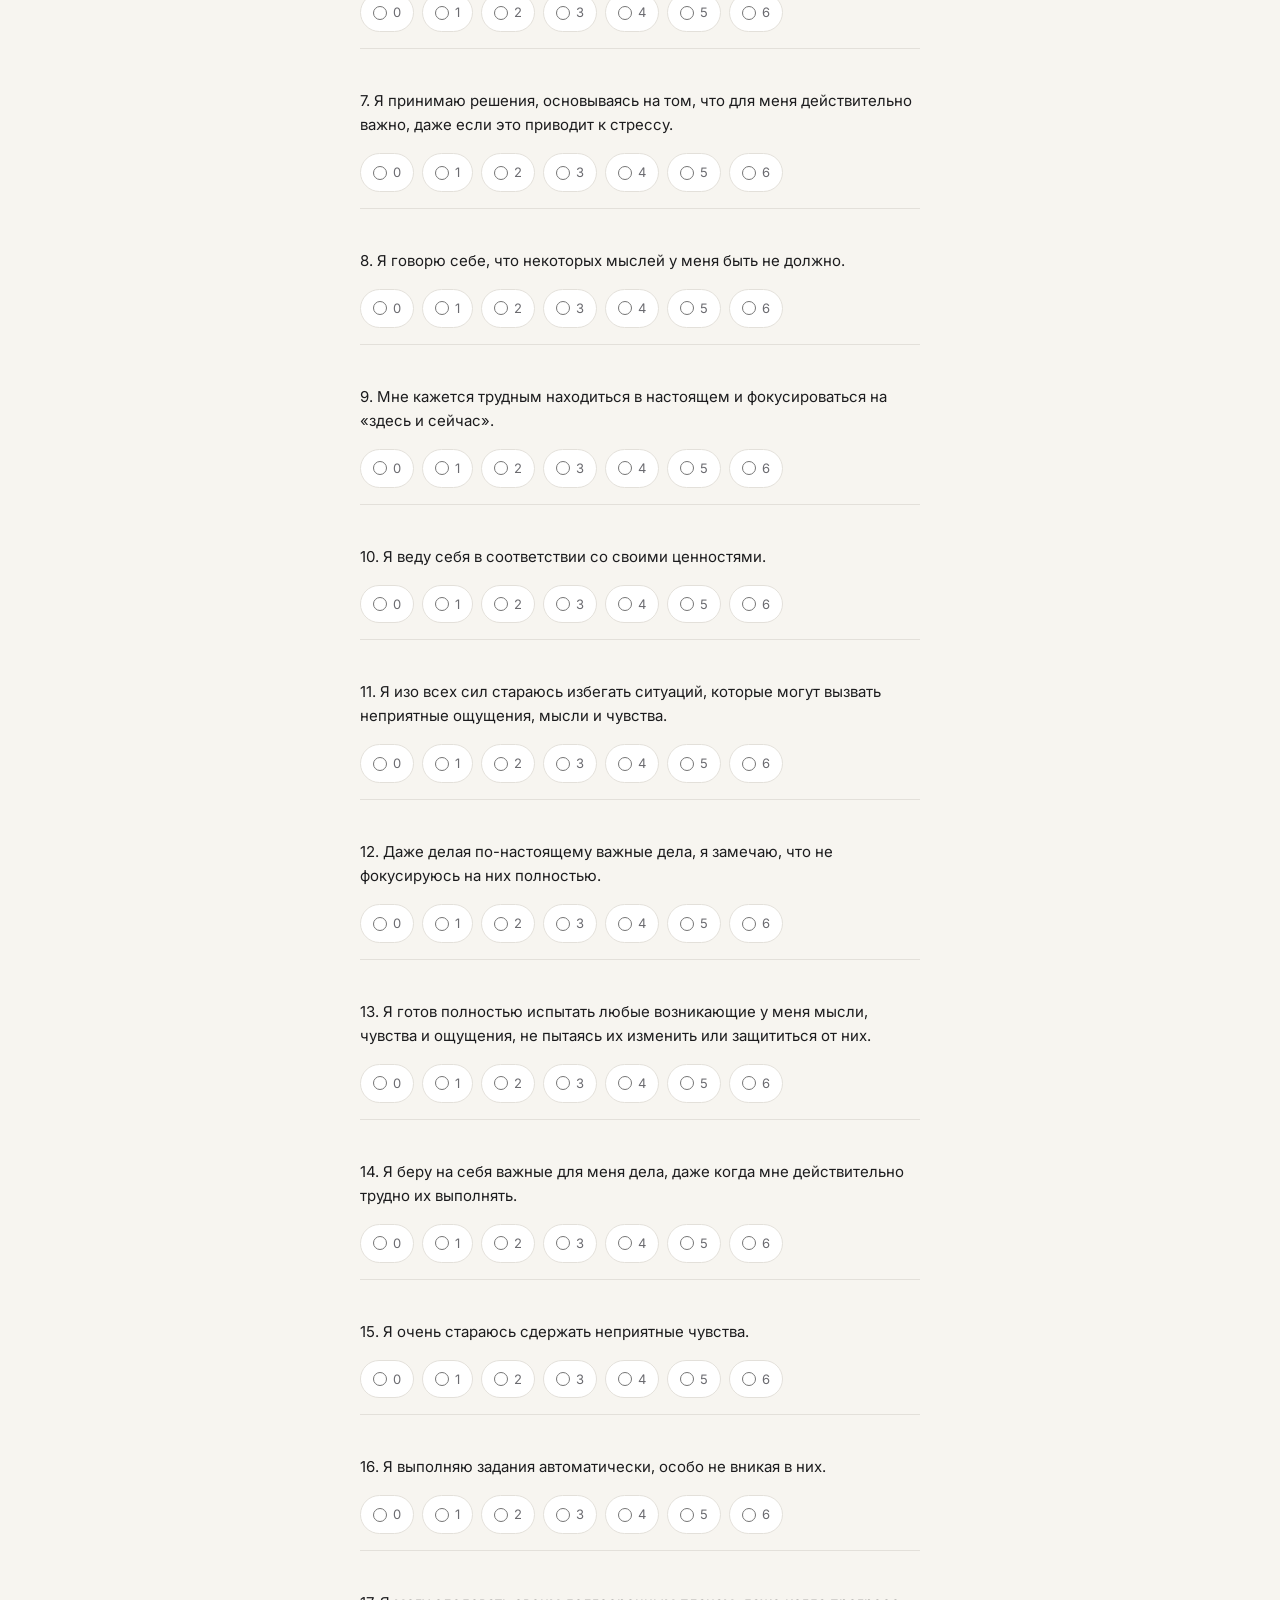
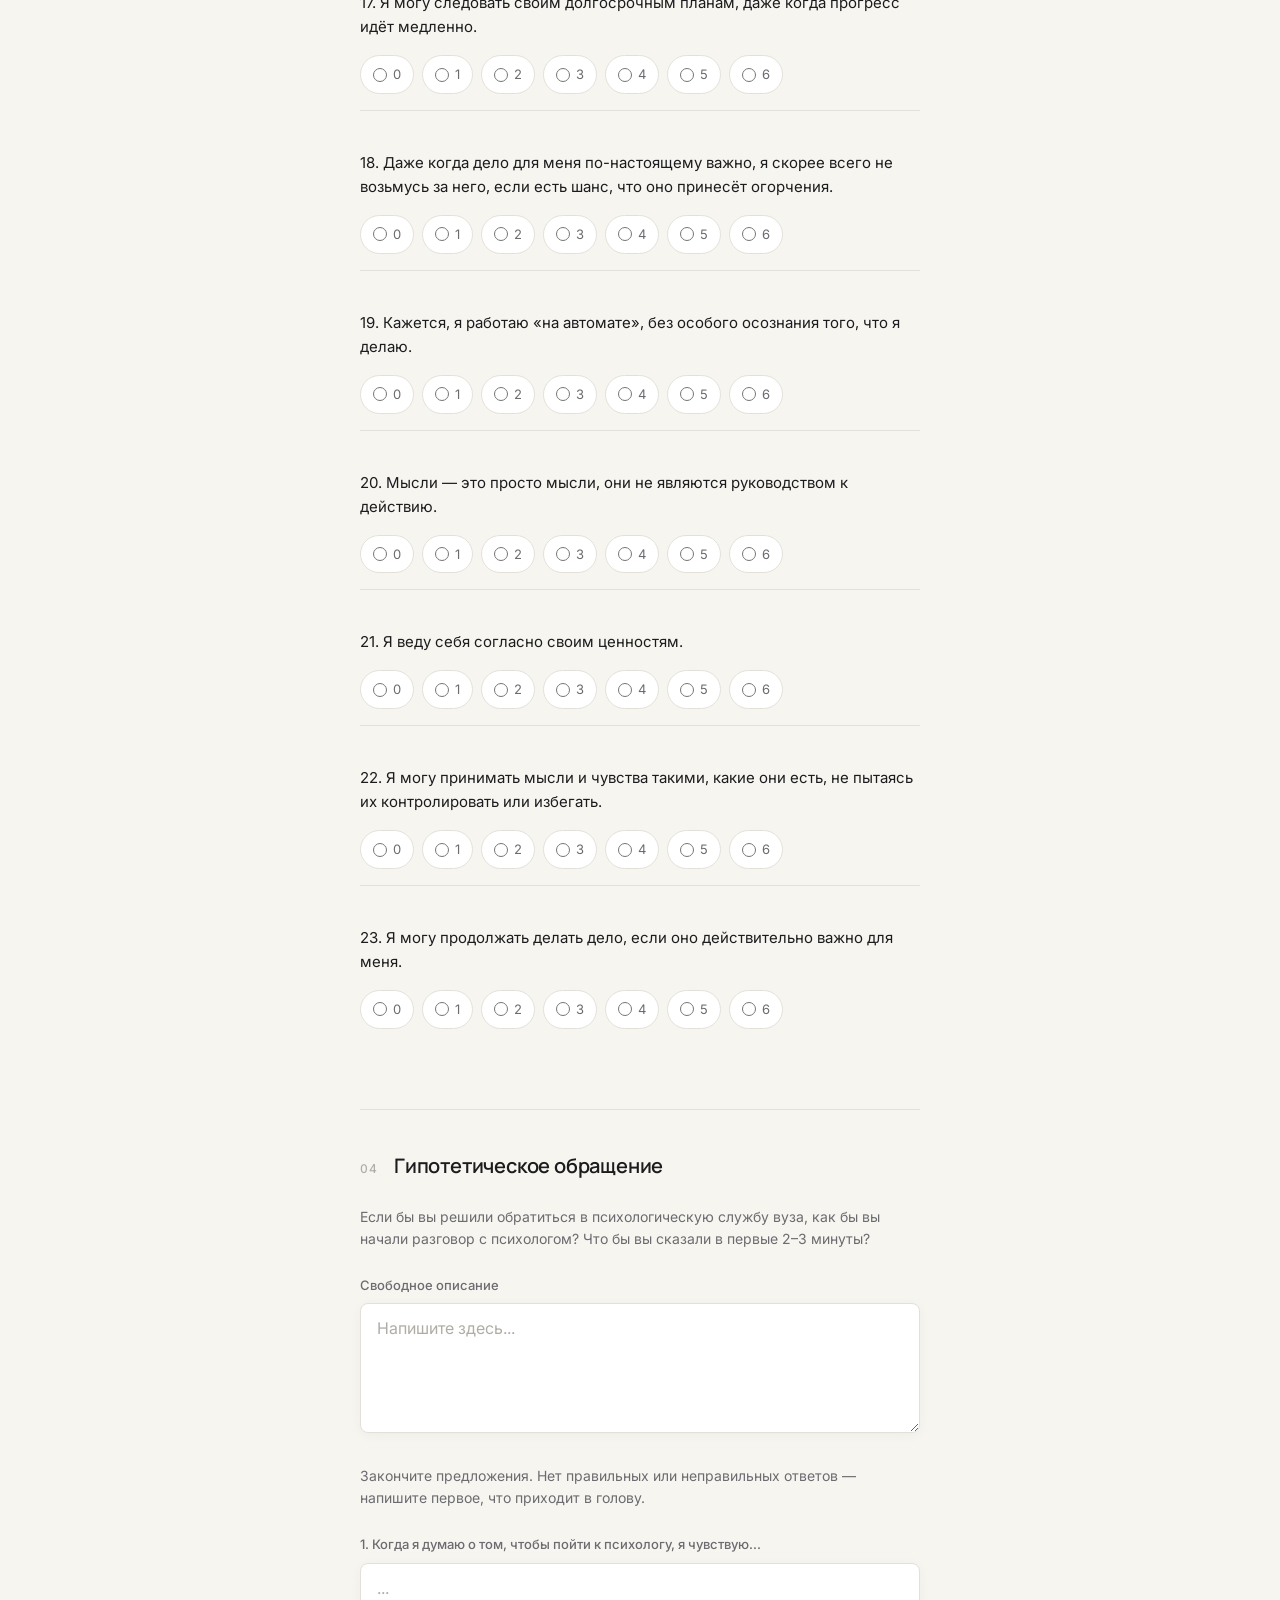
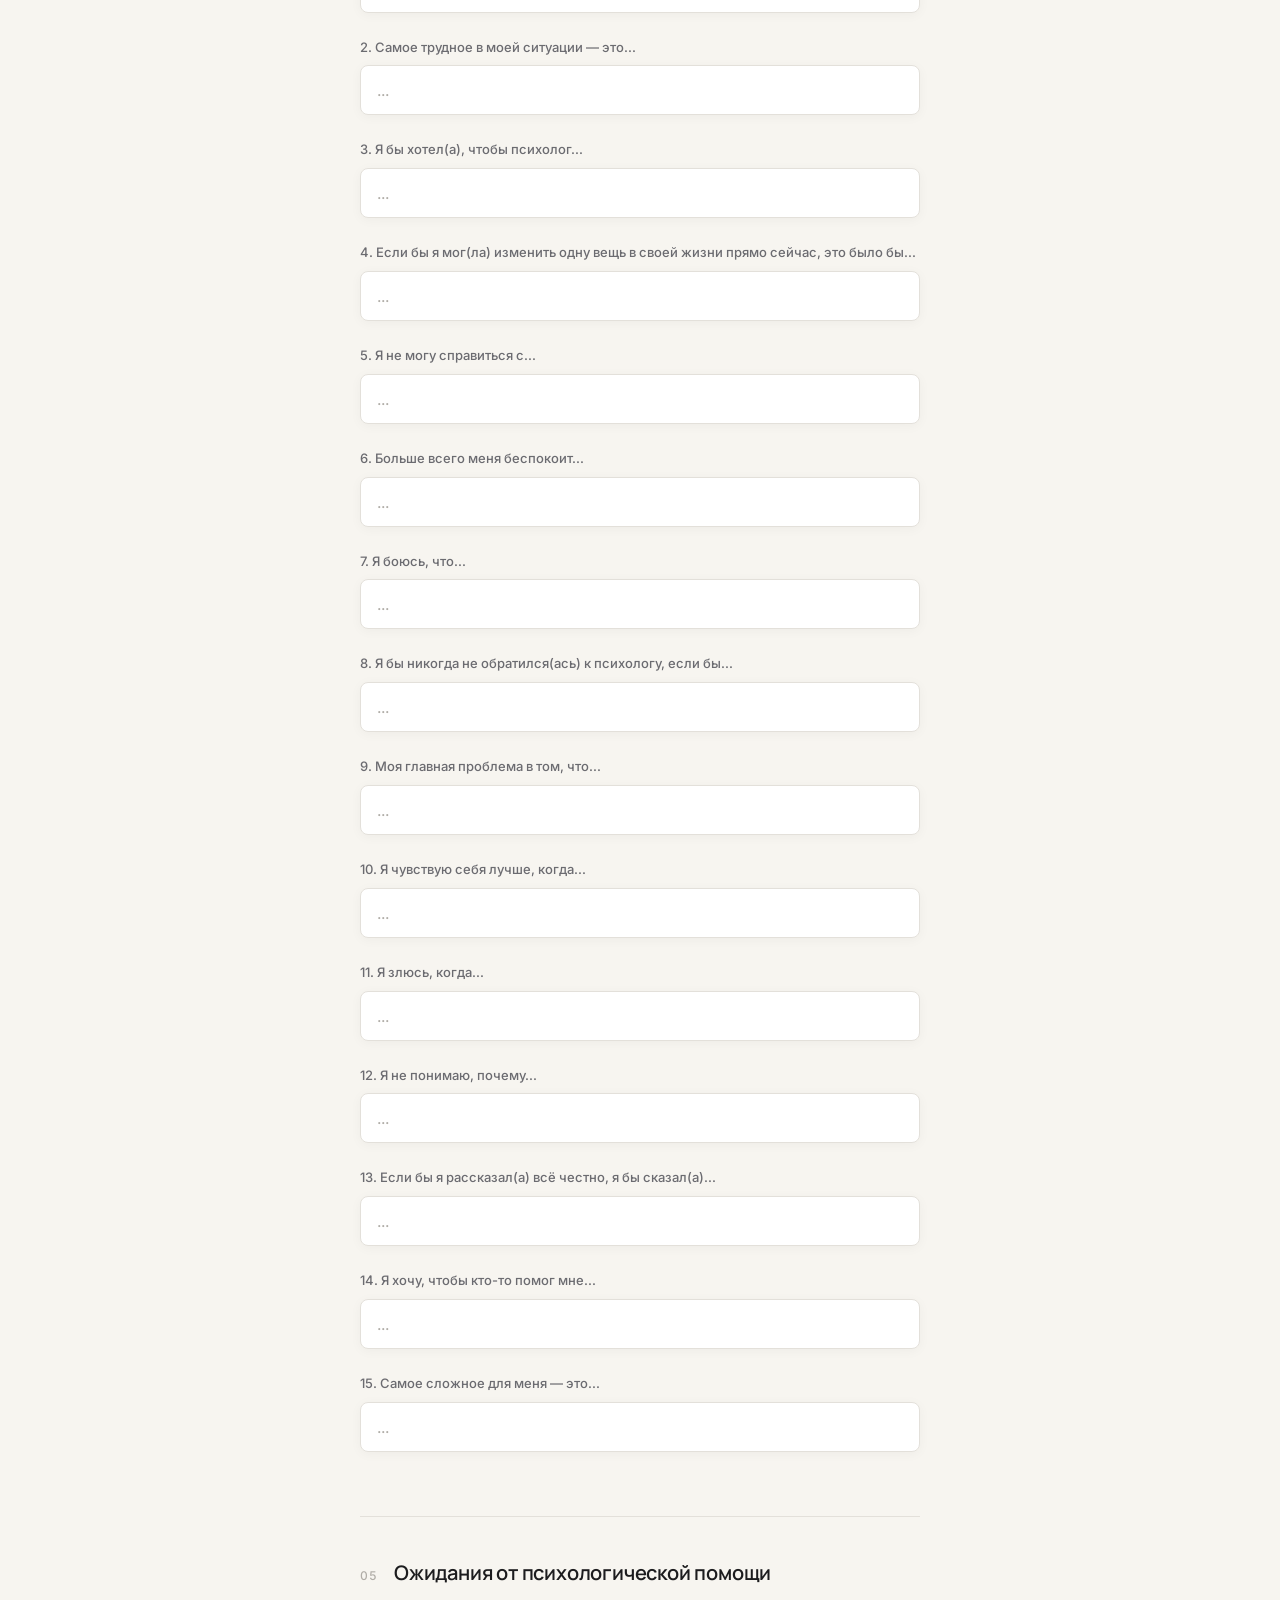
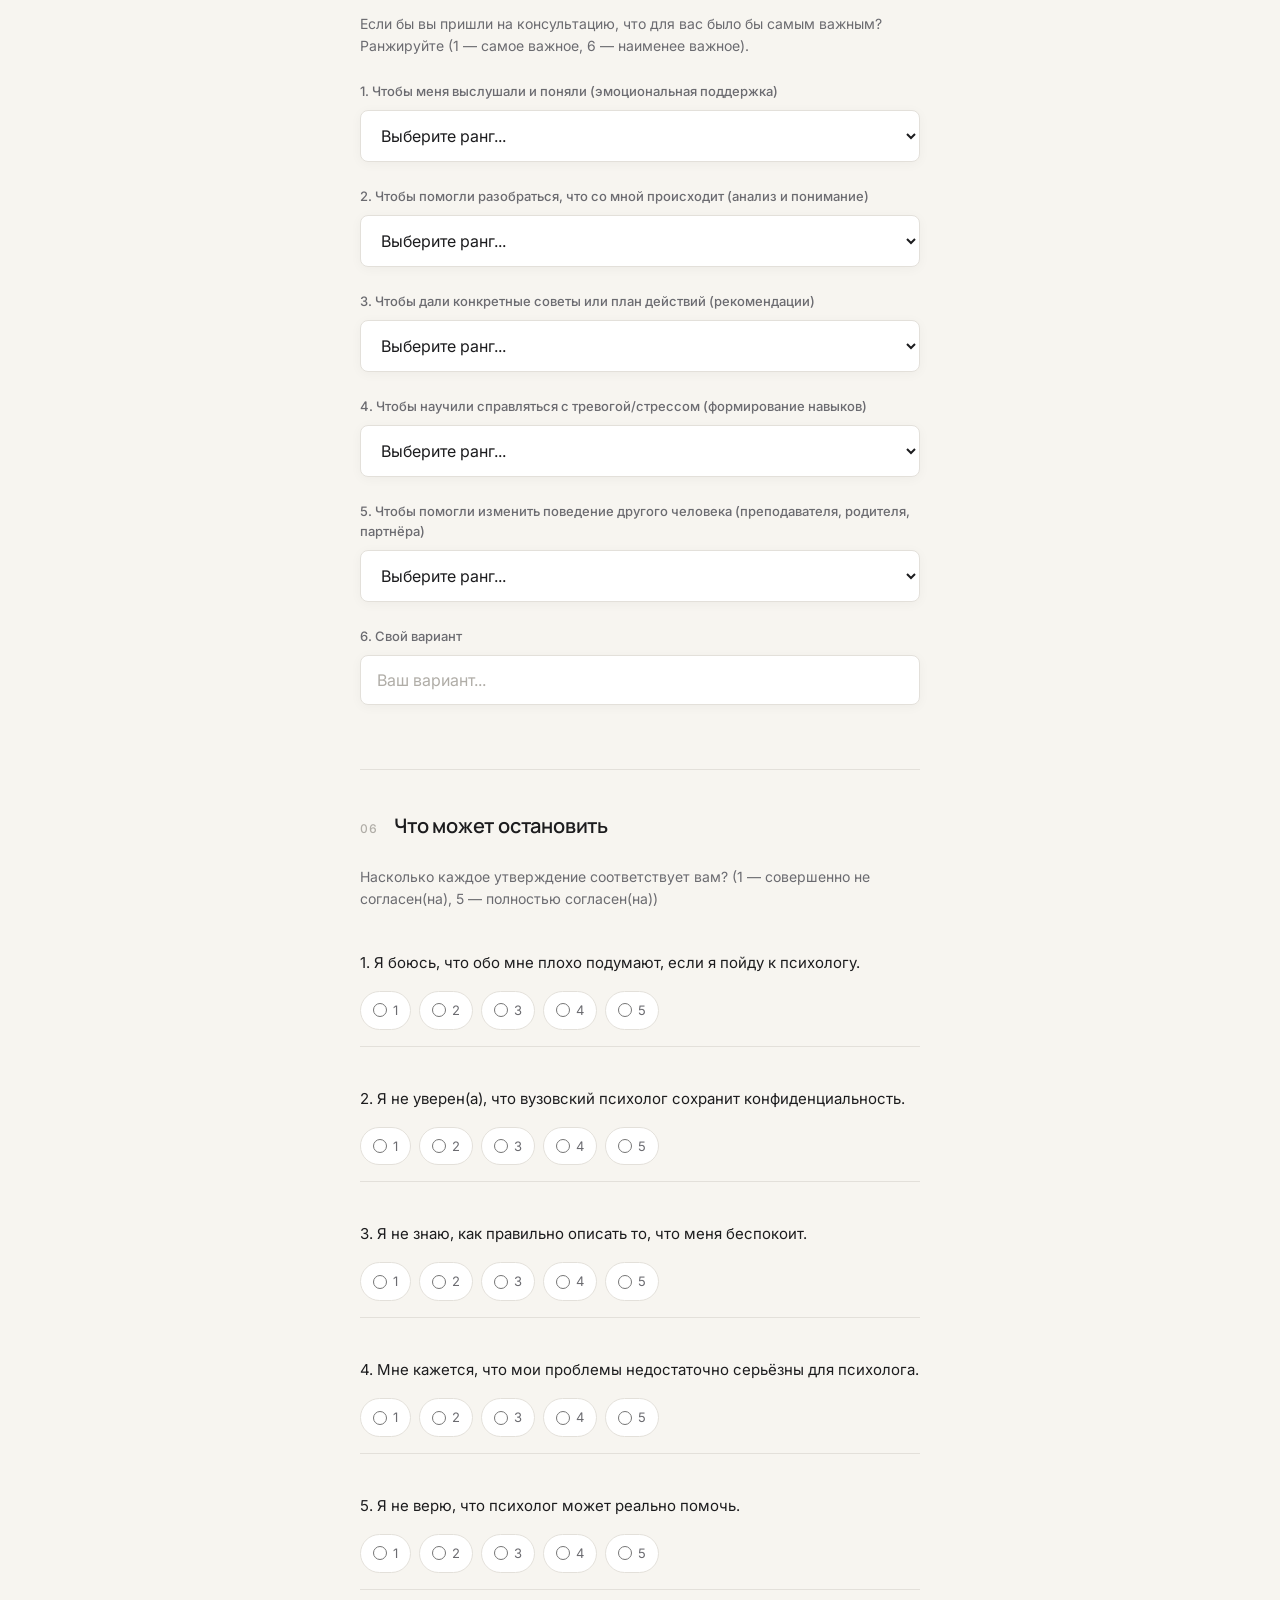
==== commit db6d639c: "Update index.html" ====
--- a/index.html
+++ b/index.html
@@ -11,8 +11,9 @@
 </head>
 <body>
 
-  <div class="progress-container" aria-hidden="true">
-    <div class="progress-bar" id="progressBar"></div>
+  <!-- Полоса-зелье справа (вертикальный прогресс) -->
+  <div class="potion-rail" aria-hidden="true">
+    <div class="potion-fill" id="potionFill"></div>
   </div>
 
   <main class="page">
--- a/style.css
+++ b/style.css
@@ -26,6 +26,9 @@
   --shadow-soft: 0 2px 12px rgba(0, 0, 0, 0.04);
 }
 
+/* ============================================
+   Сброс и база
+   ============================================ */
 *, *::before, *::after {
   box-sizing: border-box;
   margin: 0;
@@ -45,25 +48,68 @@
   min-height: 100vh;
 }
 
-.sr-only {
+/* ============================================
+   Полоса-зелье справа (вертикальный прогресс)
+   ============================================ */
+.potion-rail {
+  position: fixed;
+  top: 0;
+  right: 12px;
+  width: 6px;
+  height: 100vh;
+  background: rgba(227, 224, 218, 0.5);
+  border-radius: 100px;
+  overflow: hidden;
+  z-index: 90;
+  pointer-events: none;
+}
+
+.potion-fill {
   position: absolute;
-  width: 1px;
-  height: 1px;
-  padding: 0;
-  margin: -1px;
-  overflow: hidden;
-  clip: rect(0, 0, 0, 0);
-  white-space: nowrap;
-  border: 0;
-}
-
-/* ============================================
-   Страница (mobile-first)
+  bottom: 0;
+  left: 0;
+  width: 100%;
+  height: 0%;
+  background: linear-gradient(to top, #4A5A49, #5B6B5A 60%, #7A8B78);
+  border-radius: 100px;
+  transition: height 0.4s cubic-bezier(0.22, 1, 0.36, 1);
+  box-shadow: 0 0 12px rgba(91, 107, 90, 0.5);
+}
+
+/* «Пузырь» на верхушке заливки */
+.potion-fill::after {
+  content: '';
+  position: absolute;
+  top: -6px;
+  left: 50%;
+  transform: translateX(-50%);
+  width: 14px;
+  height: 14px;
+  background: radial-gradient(circle, rgba(122, 139, 120, 0.9), transparent 70%);
+  border-radius: 50%;
+  filter: blur(2px);
+}
+
+@media (max-width: 480px) {
+  .potion-rail {
+    right: 6px;
+    width: 4px;
+  }
+}
+
+@media (prefers-reduced-motion: reduce) {
+  .potion-fill {
+    transition: none;
+  }
+}
+
+/* ============================================
+   Страница
    ============================================ */
 .page {
   max-width: 640px;
   margin: 0 auto;
-  padding: var(--space-md) var(--space-sm) var(--space-xl);
+  padding: var(--space-xl) var(--space-md) var(--space-xl);
 }
 
 @media (min-width: 768px) {
@@ -73,43 +119,32 @@
 }
 
 /* ============================================
-   Подсказка сверху
-   ============================================ */
-.top-hint {
-  font-size: 0.8125rem;
-  color: var(--text-muted);
-  text-align: center;
-  padding: var(--space-xs) var(--space-sm);
-  background: var(--accent-soft);
-  border-radius: 100px;
-  margin-bottom: var(--space-md);
-}
-
-/* ============================================
    Шапка
    ============================================ */
 .page-header {
-  margin-bottom: var(--space-lg);
+  margin-bottom: var(--space-xl);
   opacity: 0;
   animation: fadeUp 0.7s ease forwards;
 }
 
 .eyebrow {
+  font-family: var(--font-body);
   font-size: 0.6875rem;
   font-weight: 500;
   letter-spacing: 0.14em;
   text-transform: uppercase;
   color: var(--text-muted);
-  margin-bottom: var(--space-sm);
+  margin-bottom: var(--space-md);
 }
 
 .display {
   font-family: var(--font-display);
-  font-size: clamp(1.75rem, 6vw, 3.25rem);
+  font-size: clamp(2rem, 6vw, 3.25rem);
   font-weight: 600;
   line-height: 1.08;
   letter-spacing: -0.02em;
-  margin-bottom: var(--space-sm);
+  color: var(--text);
+  margin-bottom: var(--space-md);
 }
 
 .lede {
@@ -119,99 +154,7 @@
 }
 
 /* ============================================
-   ОРИЕНТИР: индикатор секций
-   ============================================ */
-.steps-indicator {
-  display: flex;
-  align-items: center;
-  gap: var(--space-xs);
-  margin-bottom: var(--space-sm);
-  padding: var(--space-xs) 0;
-}
-
-.step-dot {
-  display: flex;
-  flex-direction: column;
-  align-items: center;
-  gap: 2px;
-  background: none;
-  border: none;
-  cursor: pointer;
-  padding: var(--space-xs);
-  border-radius: var(--radius-sm);
-  transition: all 0.2s ease;
-  font-family: var(--font-body);
-  flex: 0 0 auto;
-}
-
-.step-dot-num {
-  display: flex;
-  align-items: center;
-  justify-content: center;
-  width: 28px;
-  height: 28px;
-  border-radius: 50%;
-  border: 1.5px solid var(--line-strong);
-  font-size: 0.75rem;
-  font-weight: 600;
-  color: var(--text-muted);
-  background: var(--surface);
-  transition: all 0.2s ease;
-}
-
-.step-dot-label {
-  font-size: 0.625rem;
-  font-weight: 500;
-  letter-spacing: 0.04em;
-  text-transform: uppercase;
-  color: var(--text-muted);
-  transition: color 0.2s ease;
-}
-
-.step-dot.is-active .step-dot-num {
-  background: var(--accent);
-  border-color: var(--accent);
-  color: #FFFFFF;
-}
-
-.step-dot.is-active .step-dot-label {
-  color: var(--text);
-}
-
-.step-dot.is-done .step-dot-num {
-  background: var(--accent-soft);
-  border-color: var(--accent);
-  color: var(--accent);
-}
-
-.step-dot-line {
-  flex: 1;
-  height: 1px;
-  background: var(--line);
-  min-width: 12px;
-}
-
-/* ============================================
-   Полоса прогресса
-   ============================================ */
-.progress-container {
-  width: 100%;
-  height: 3px;
-  background: var(--line);
-  border-radius: 100px;
-  overflow: hidden;
-  margin-bottom: var(--space-lg);
-}
-
-.progress-bar {
-  height: 100%;
-  width: 0%;
-  background: var(--accent);
-  transition: width 0.4s ease;
-}
-
-/* ============================================
-   Секции (переходы не трогаем)
+   Секции
    ============================================ */
 .section {
   padding: var(--space-lg) 0;
@@ -234,6 +177,7 @@
 }
 
 .section-num {
+  font-family: var(--font-body);
   font-size: 0.75rem;
   font-weight: 500;
   letter-spacing: 0.08em;
@@ -267,6 +211,7 @@
   font-weight: 500;
   color: var(--text-muted);
   margin-bottom: var(--space-xs);
+  transition: color 0.2s ease;
 }
 
 input[type="text"],
@@ -276,7 +221,7 @@
 select {
   width: 100%;
   font-family: var(--font-body);
-  font-size: 16px; /* предотвращает зум на iOS */
+  font-size: 1rem;
   color: var(--text);
   background: var(--surface);
   border: 1px solid var(--line);
@@ -288,7 +233,7 @@
 
 textarea {
   resize: vertical;
-  min-height: 100px;
+  min-height: 120px;
 }
 
 input::placeholder,
@@ -313,18 +258,17 @@
 input:focus-visible,
 textarea:focus-visible,
 select:focus-visible,
-button:focus-visible,
-.step-dot:focus-visible {
+button:focus-visible {
   outline: 2px solid var(--accent);
   outline-offset: 2px;
 }
 
 /* ============================================
-   Radio-вопросы
+   Radio-вопросы (Эллис, CompACT, барьеры)
    ============================================ */
 .question {
   margin-bottom: var(--space-md);
-  padding-bottom: var(--space-sm);
+  padding: var(--space-sm) 0;
   border-bottom: 1px solid var(--line);
 }
 
@@ -335,6 +279,7 @@
 .question p {
   font-size: 0.9375rem;
   margin-bottom: var(--space-sm);
+  color: var(--text);
 }
 
 .scale {
@@ -383,7 +328,6 @@
   gap: var(--space-sm);
   cursor: pointer;
   align-items: flex-start;
-  margin-bottom: var(--space-md);
 }
 
 .check input {
@@ -487,15 +431,21 @@
 }
 
 /* ============================================
-   Анимация
+   Анимация появления
    ============================================ */
 @keyframes fadeUp {
-  from { opacity: 0; transform: translateY(12px); }
-  to { opacity: 1; transform: translateY(0); }
-}
-
-/* ============================================
-   Адаптив (mobile-first)
+  from {
+    opacity: 0;
+    transform: translateY(12px);
+  }
+  to {
+    opacity: 1;
+    transform: translateY(0);
+  }
+}
+
+/* ============================================
+   Адаптив
    ============================================ */
 @media (max-width: 480px) {
   .page {
@@ -503,20 +453,16 @@
   }
 
   .display {
-    font-size: 1.75rem;
+    font-size: 1.875rem;
   }
 
   .section {
     padding: var(--space-md) 0;
   }
 
-  .step-dot-label {
-    display: none;
-  }
-
-  .step-dot-num {
-    width: 26px;
-    height: 26px;
+  .seg span {
+    font-size: 0.8125rem;
+    padding: 0.5rem 0.875rem;
   }
 }
 
